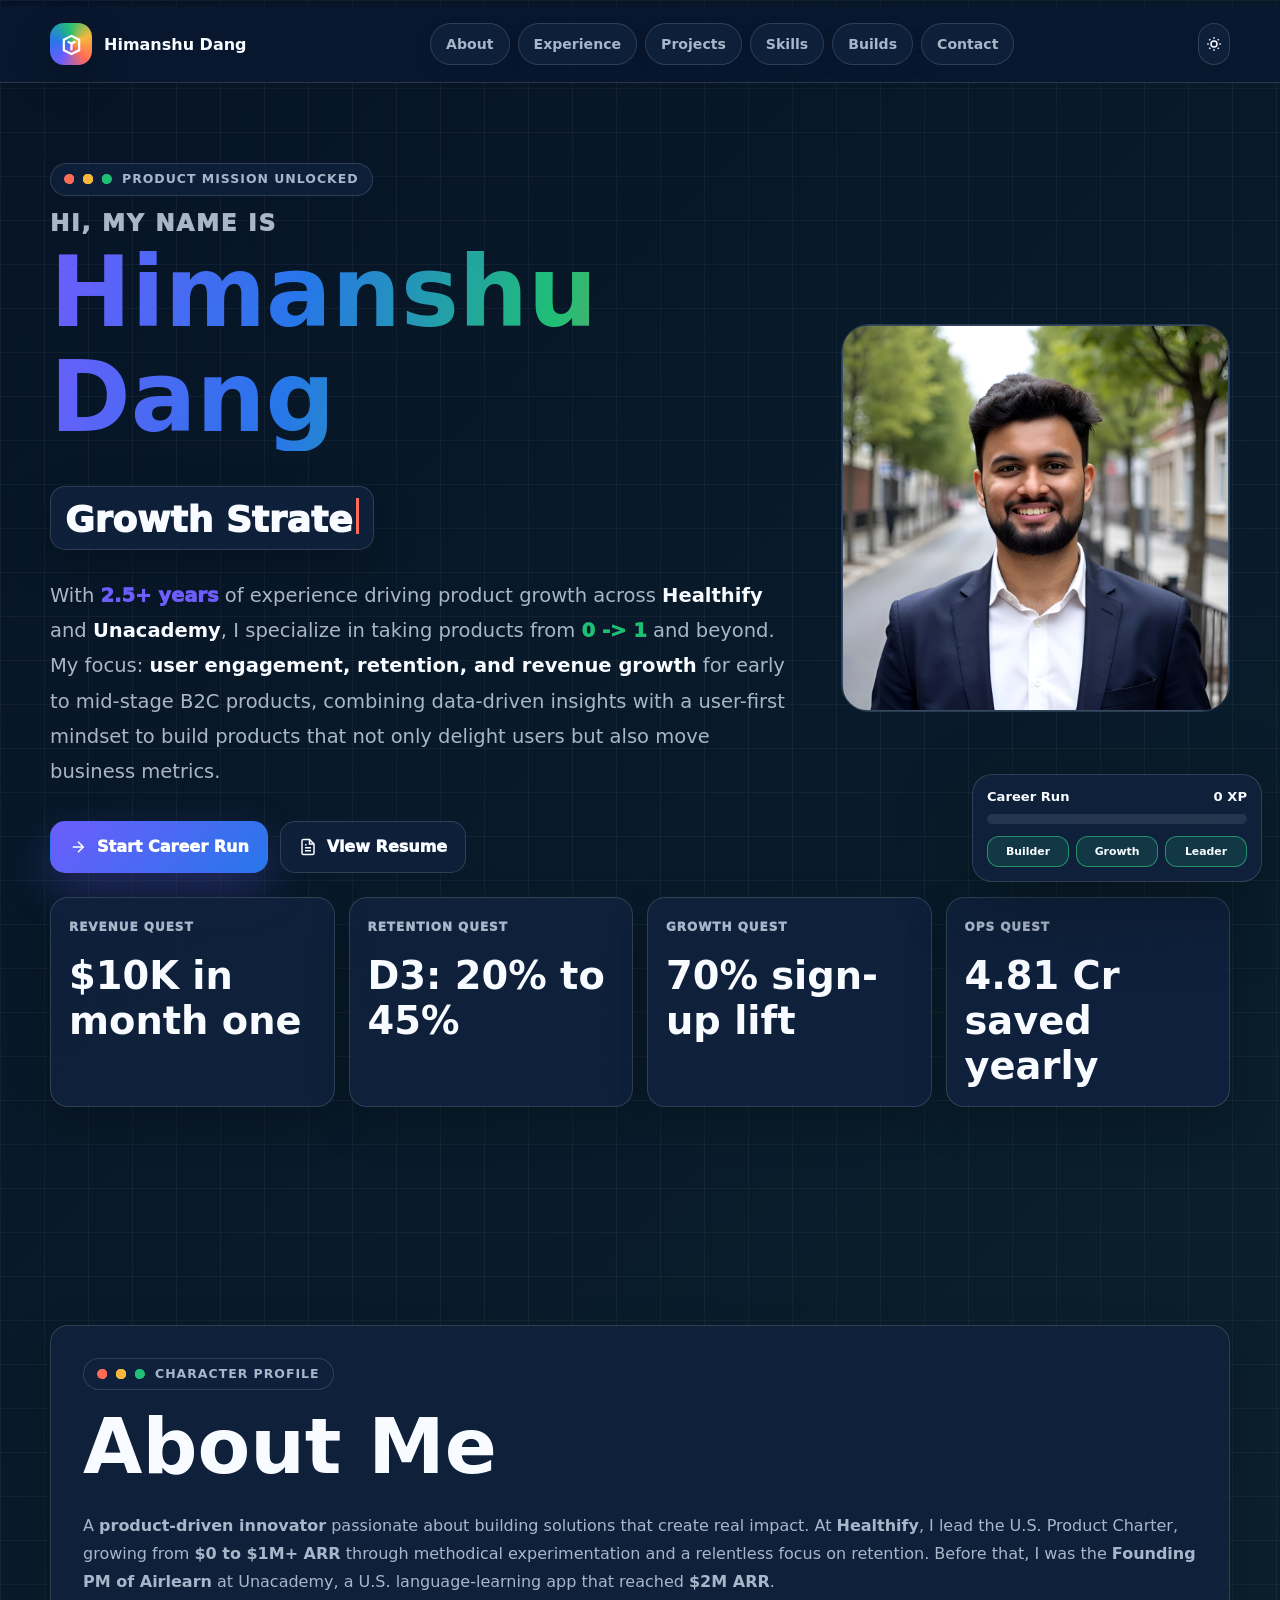
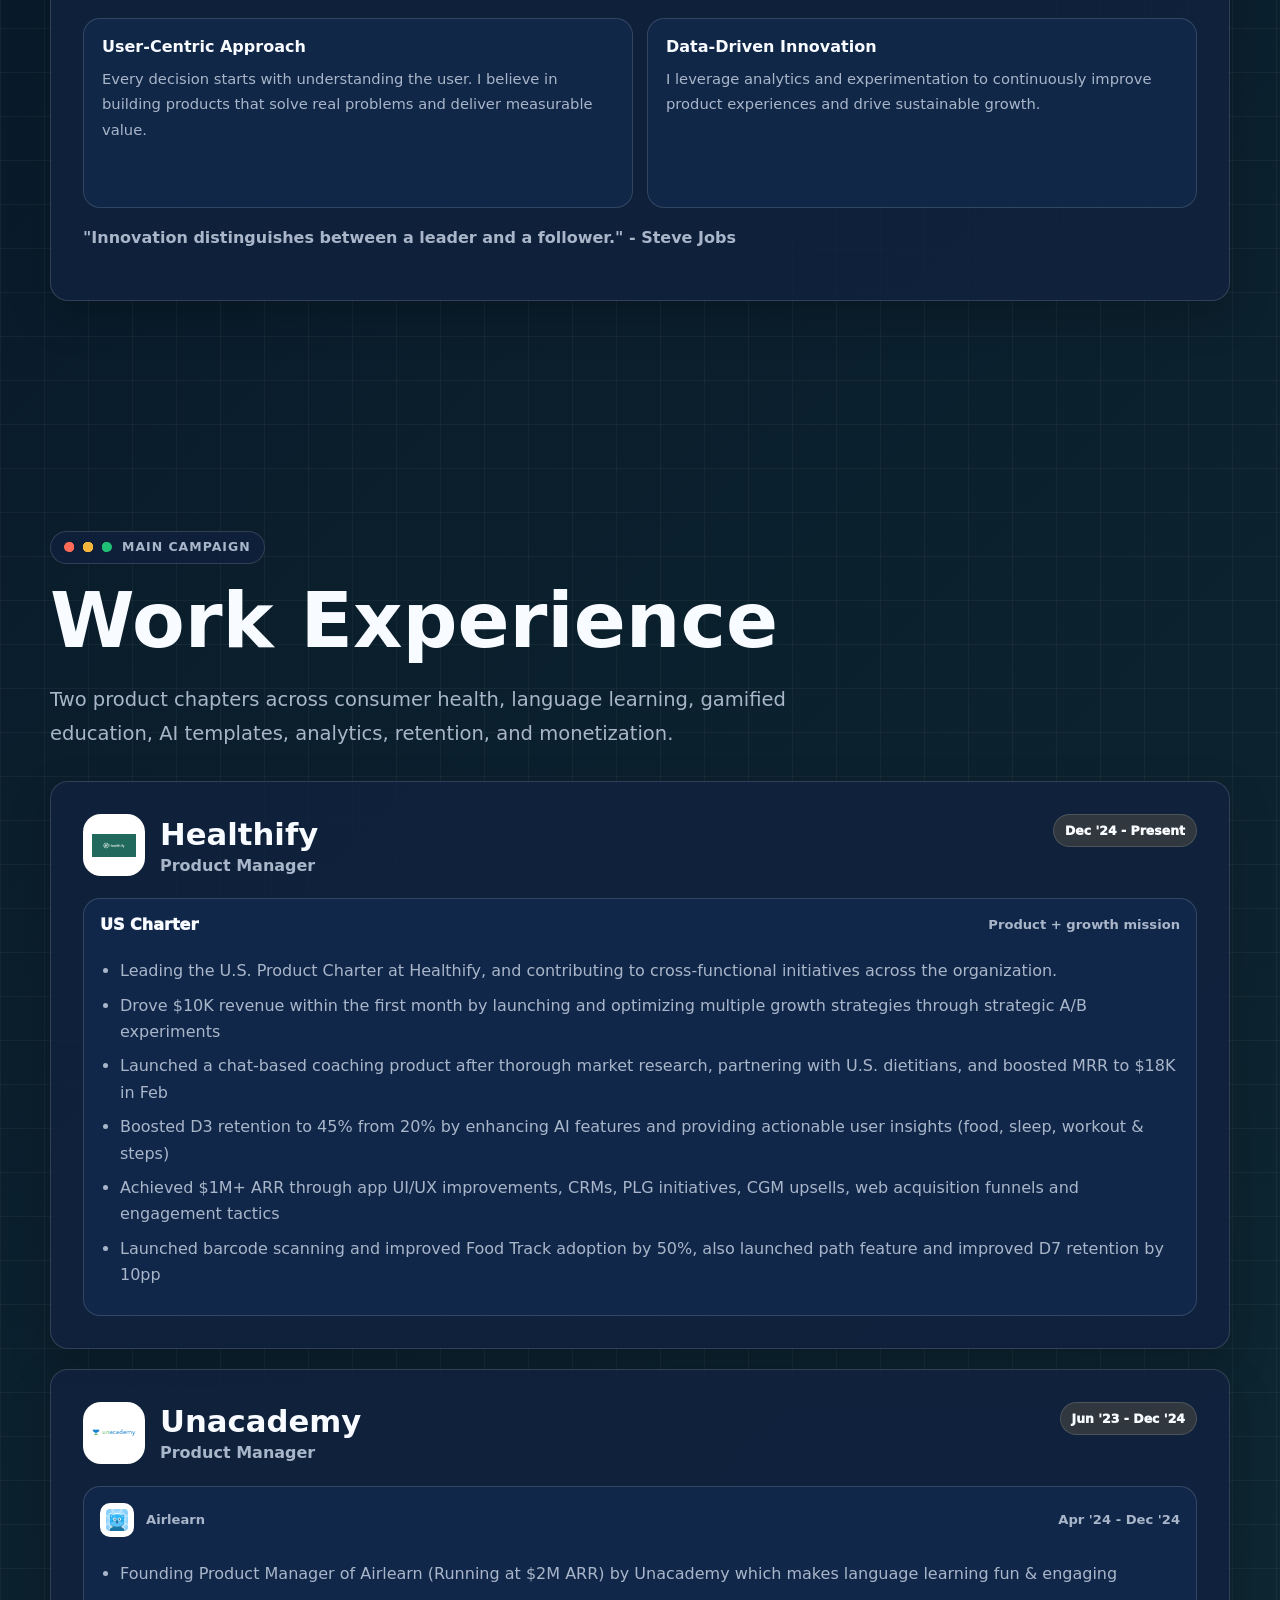
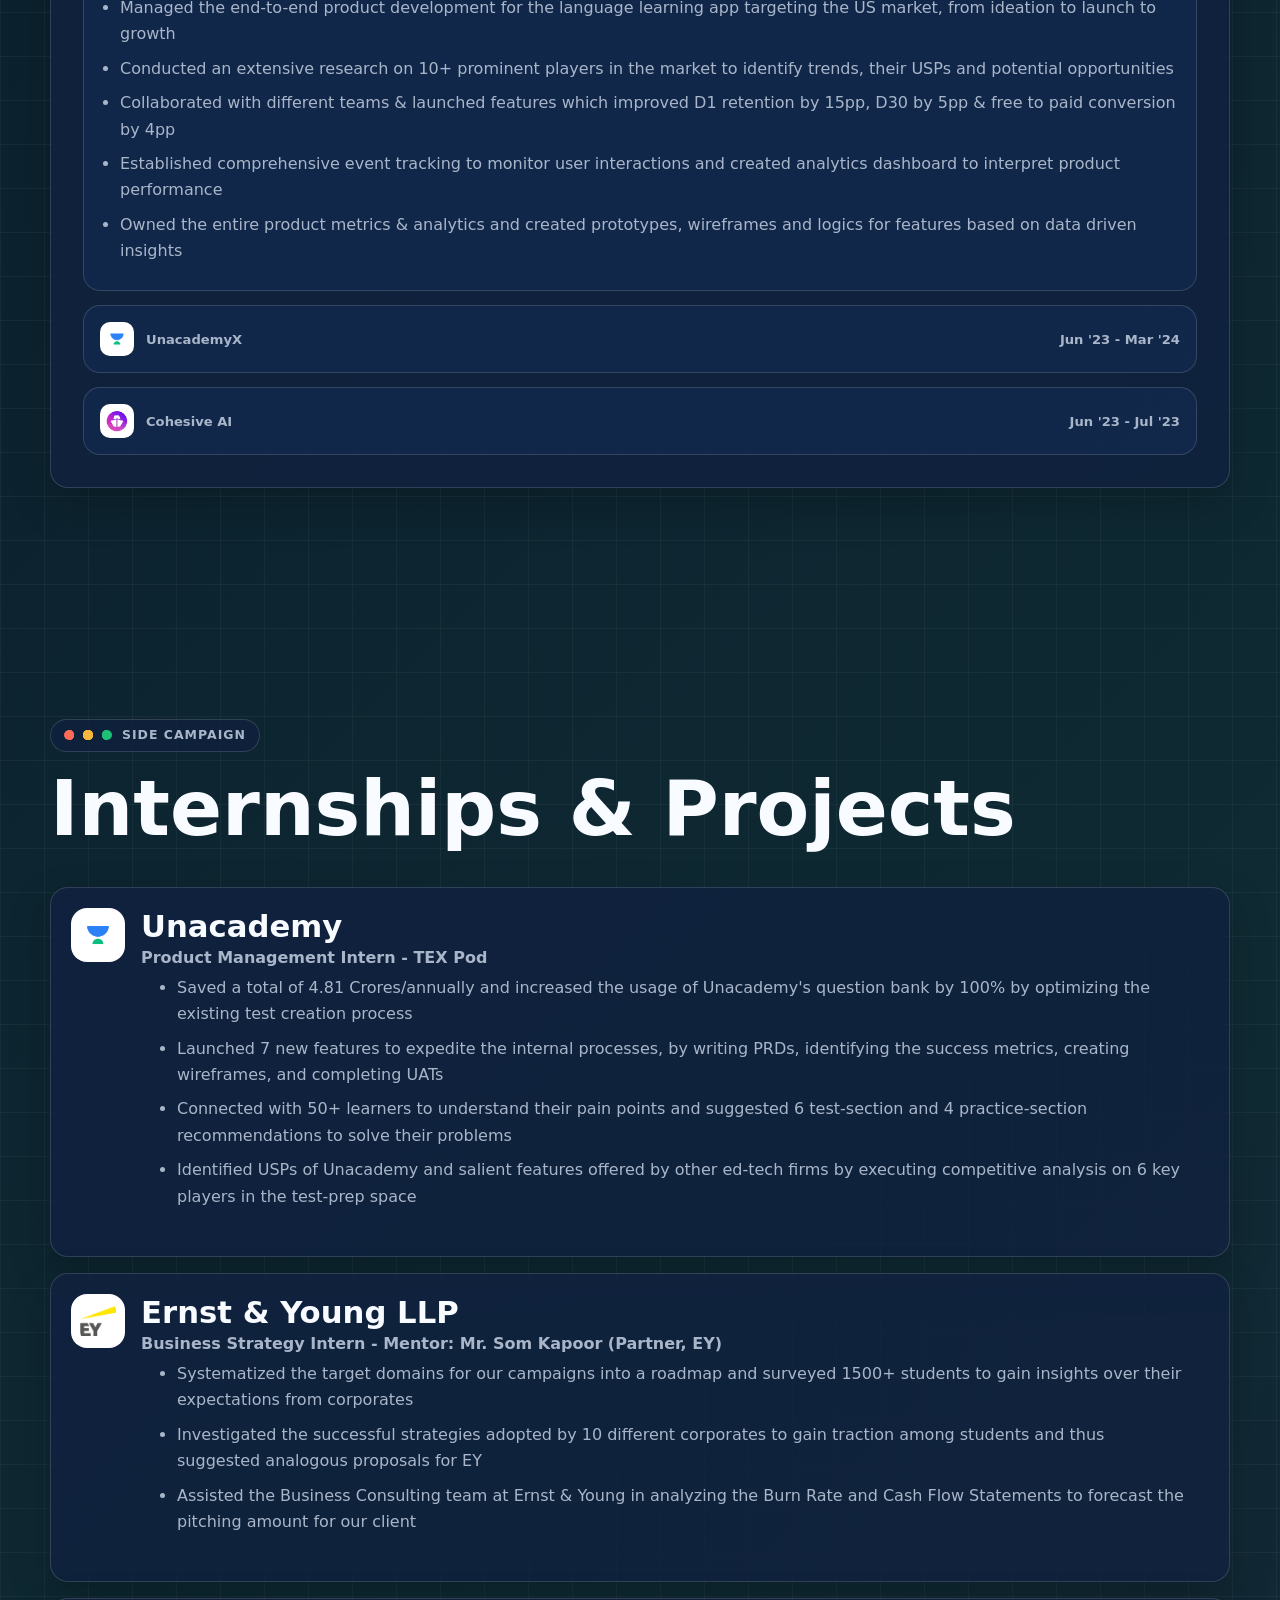
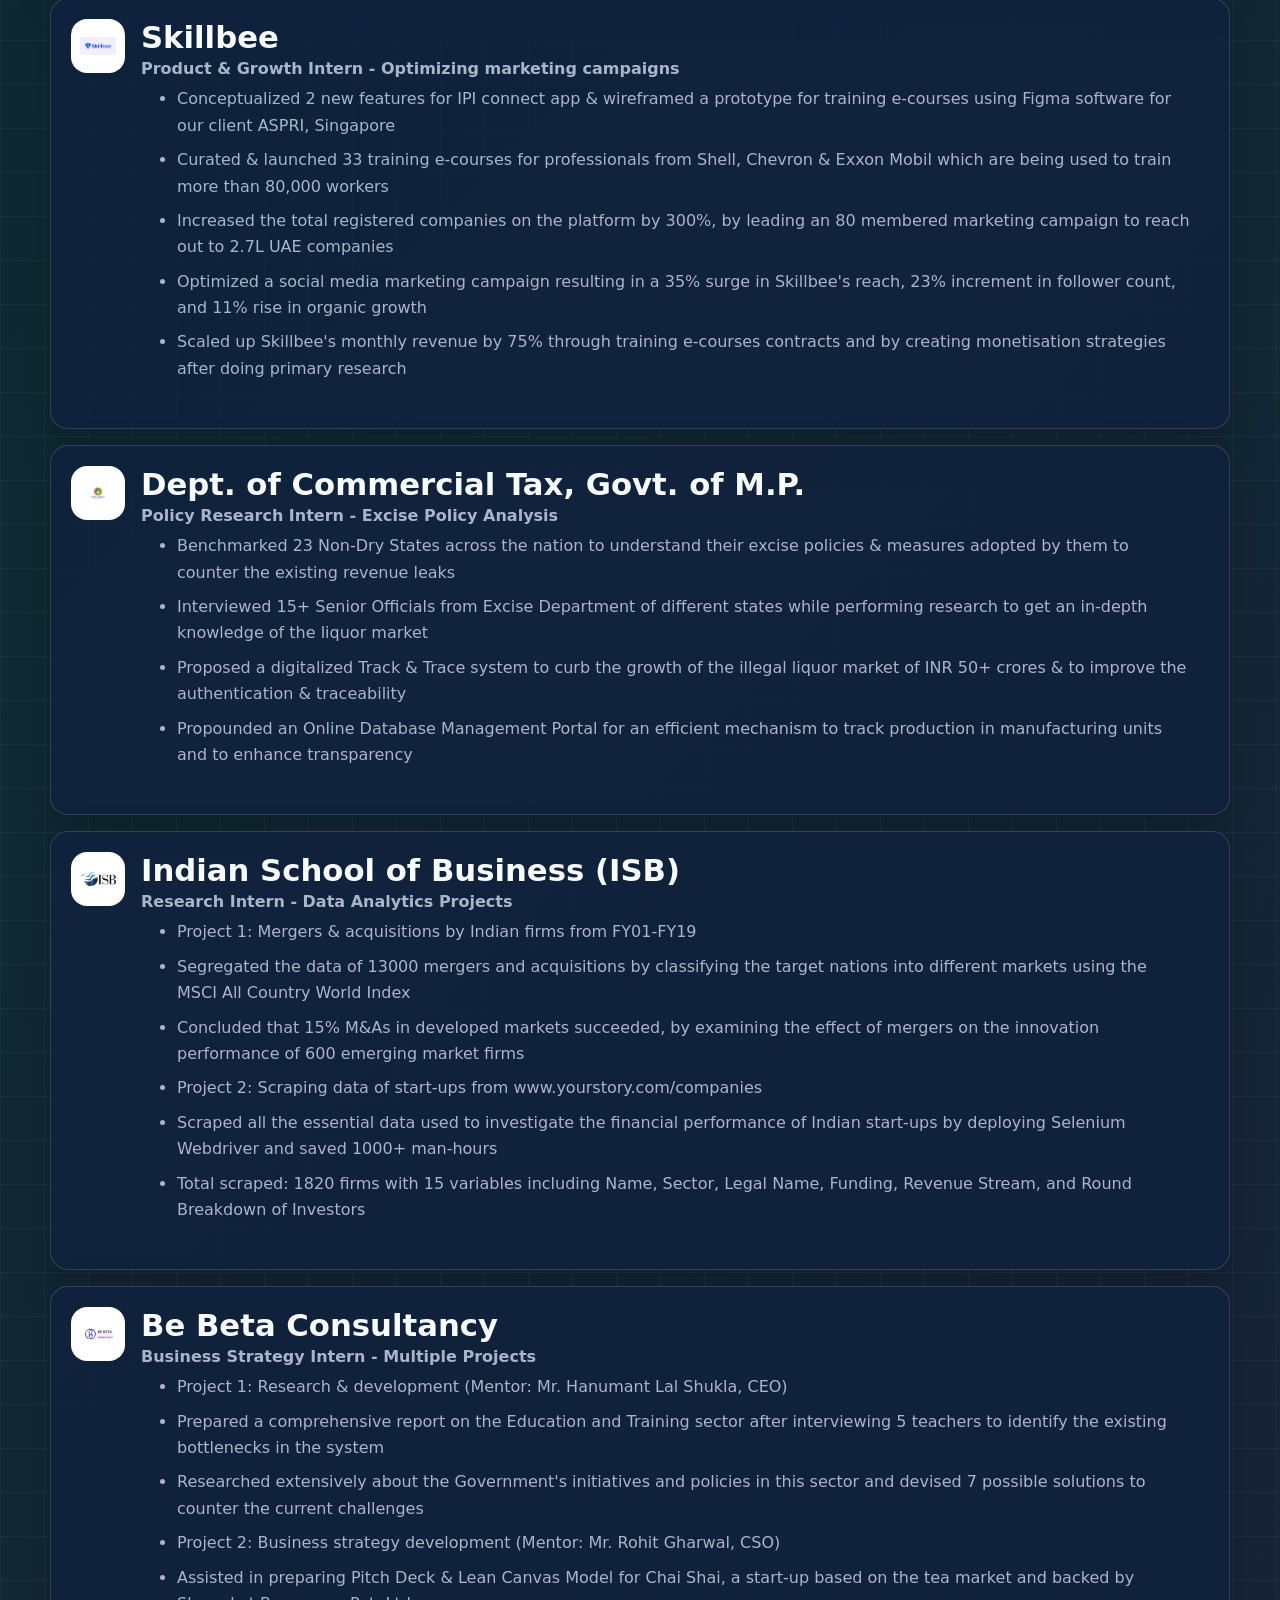
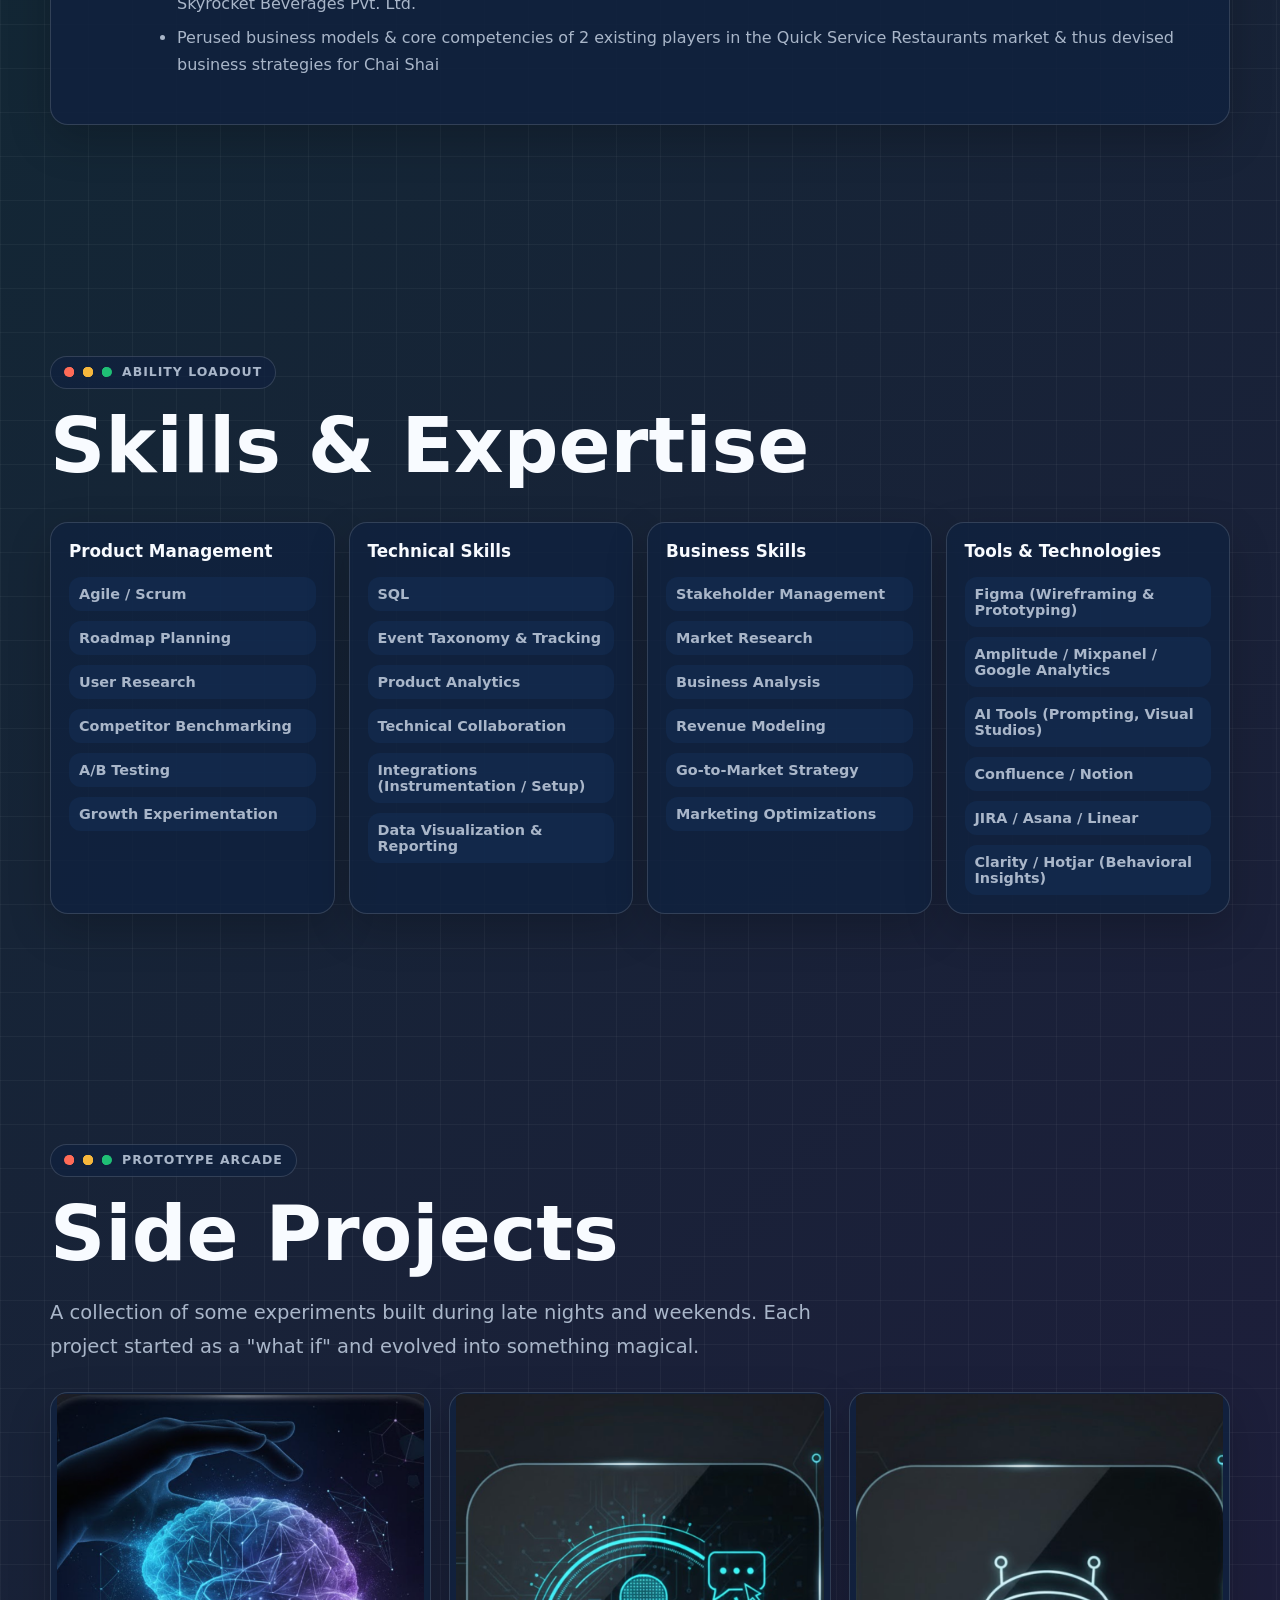
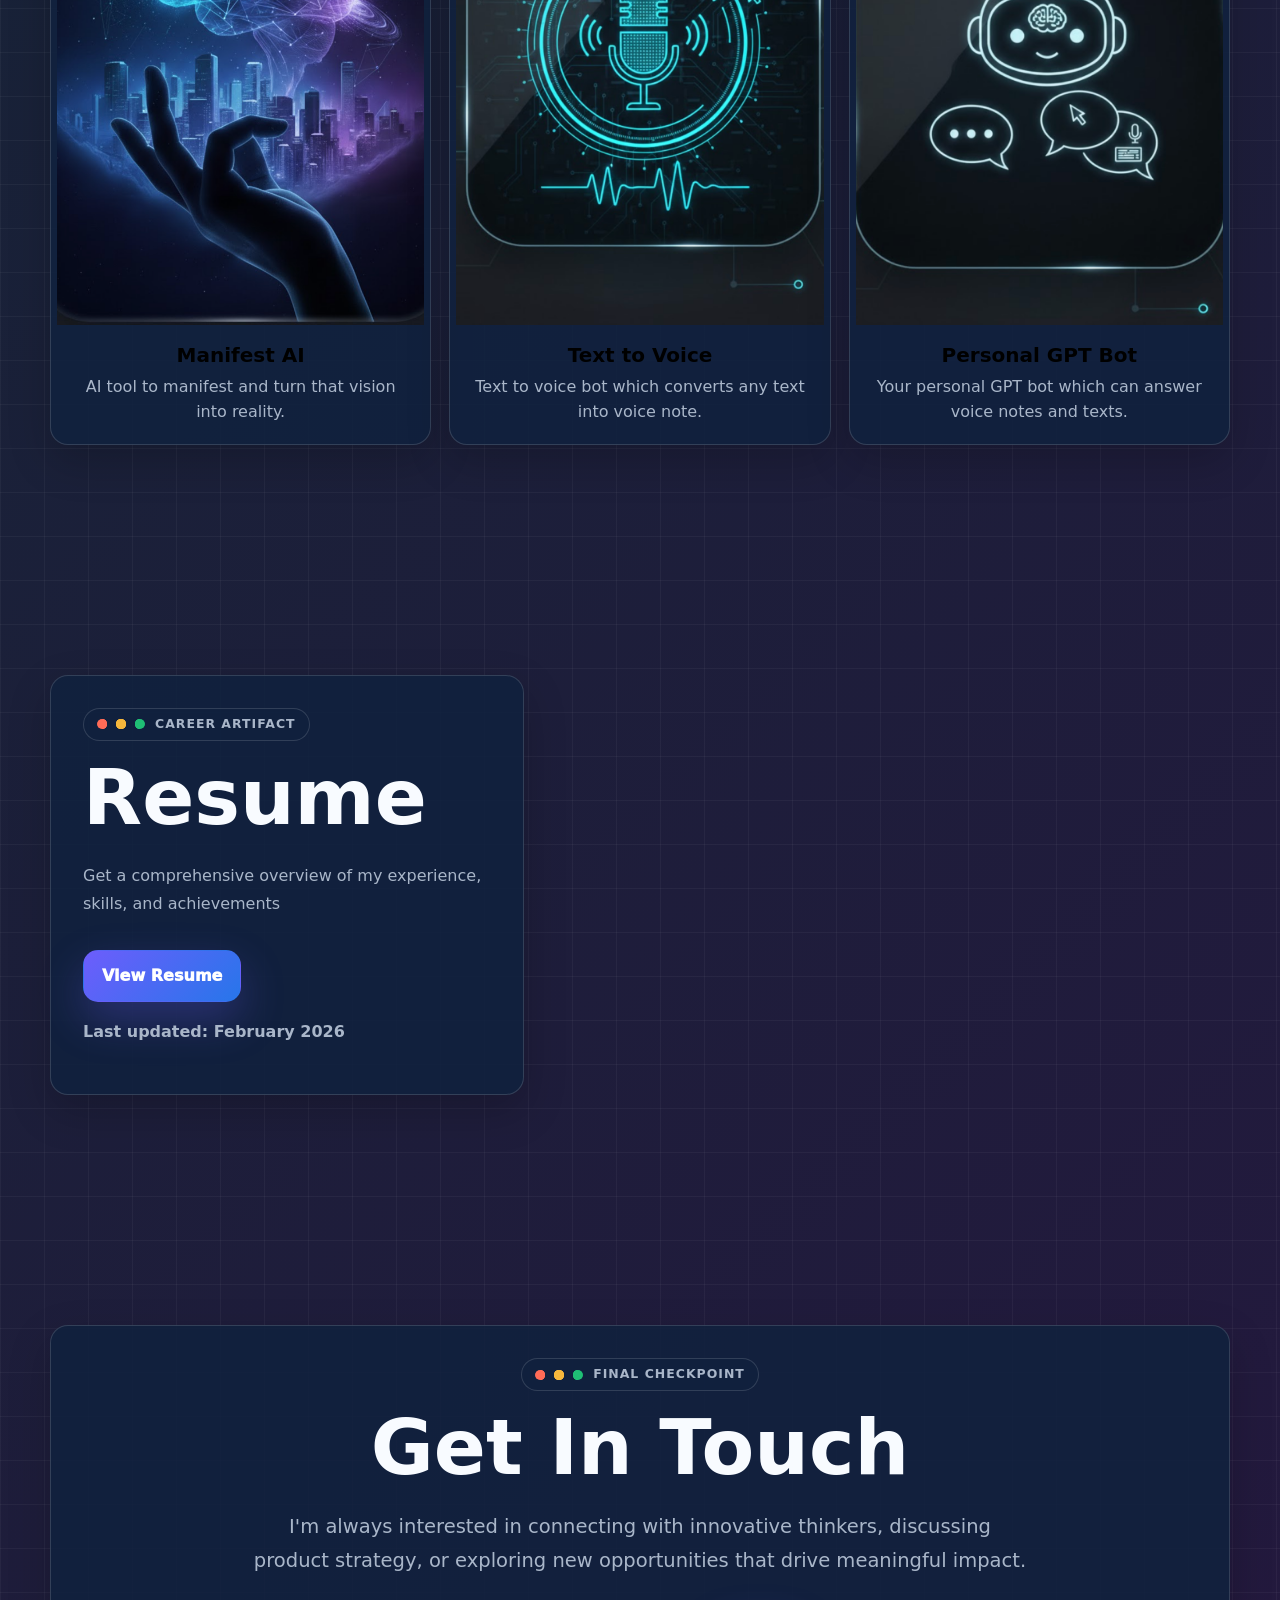
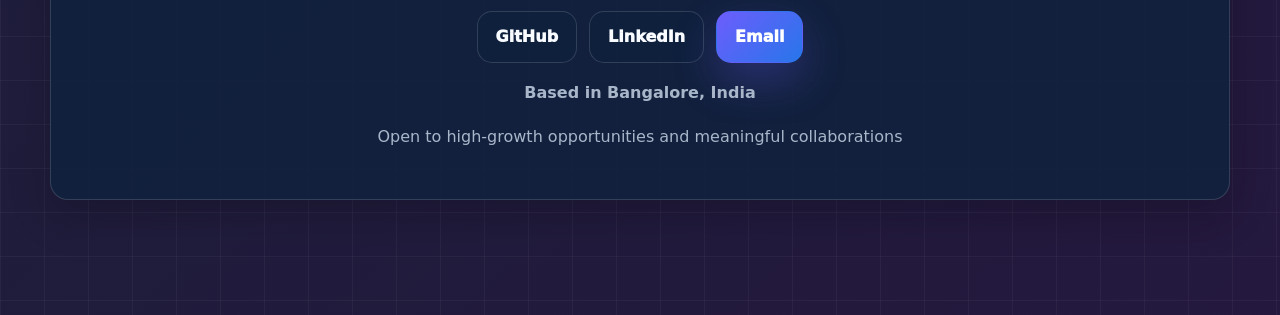
==== index.html @ cb5bceaf "Add portfolio favicon metadata" ====
<!DOCTYPE html>
<html lang="en">
<head>
  <meta charset="UTF-8" />
  <meta name="viewport" content="width=device-width, initial-scale=1.0" />
  <title>Himanshu Dang Portfolio - Iteration 1</title>
  <meta name="description" content="Product Manager with 2.5+ years of experience at Healthify and Unacademy. Specializing in 0 to 1 products, engagement, retention, and revenue growth." />
  <link rel="icon" type="image/png" sizes="32x32" href="./assets/favicon-32.png" />
  <link rel="apple-touch-icon" sizes="180x180" href="./assets/apple-touch-icon.png" />
  <meta name="theme-color" content="#061725" />
  <script>try{if(localStorage.getItem("portfolio-theme-v2")!=="light")document.documentElement.classList.add("dark")}catch(e){document.documentElement.classList.add("dark")}</script>
  <link rel="stylesheet" href="./shared.css" />
</head>
<body>
  <div class="progress-rail"><div class="progress-fill"></div></div>

  <header class="topbar">
    <div class="topbar-inner">
      <a class="brand" href="#hero" aria-label="Himanshu Dang home">
        <span class="brand-mark">
          <svg viewBox="0 0 24 24" fill="none" stroke="currentColor" stroke-width="2.25"><path d="M4 18V7l8-4 8 4v11l-8 4-8-4Z"/><path d="m8 9 4 2 4-2"/><path d="M12 11v7"/></svg>
        </span>
        <span>Himanshu Dang</span>
      </a>
      <nav class="navlinks" data-nav>
        <a href="#about">About</a>
        <a href="#experience">Experience</a>
        <a href="#internships">Projects</a>
        <a href="#skills">Skills</a>
        <a href="#side-projects">Builds</a>
        <a href="#contact">Contact</a>
      </nav>
      <div style="display:flex;gap:8px;align-items:center">
        <button class="icon-button" type="button" data-theme-toggle aria-label="Toggle theme">
          <svg viewBox="0 0 24 24" fill="none" stroke="currentColor" stroke-width="2"><path d="M12 3v2m0 14v2m9-9h-2M5 12H3m15.36-6.36-1.42 1.42M7.05 16.95l-1.41 1.41m12.72 0-1.42-1.41M7.05 7.05 5.64 5.64"/><circle cx="12" cy="12" r="4"/></svg>
        </button>
        <button class="menu-toggle" type="button" data-menu-toggle aria-label="Open menu">
          <svg viewBox="0 0 24 24" fill="none" stroke="currentColor" stroke-width="2.2"><path d="M4 7h16M4 12h16M4 17h16"/></svg>
        </button>
      </div>
    </div>
  </header>

  <aside class="hud" aria-label="Portfolio progress">
    <div class="hud-row"><span>Career Run</span><strong data-xp>0 XP</strong></div>
    <div class="hud-bar"><span data-hud-fill></span></div>
    <div class="hud-badges">
      <div class="badge-mini" data-badge>Builder</div>
      <div class="badge-mini" data-badge>Growth</div>
      <div class="badge-mini" data-badge>Leader</div>
    </div>
  </aside>

  <main>
    <section class="hero" id="hero">
      <div class="container hero-grid">
        <div class="reveal visible">
          <span class="section-kicker">Product mission unlocked</span>
          <h1><span class="hero-intro">Hi, my name is</span><span class="hero-name-gradient">Himanshu Dang</span></h1>
          <div class="typing-line"><span data-typing></span></div>
          <p class="hero-copy">
            With <span class="accent">2.5+ years</span> of experience driving product growth across
            <strong>Healthify</strong> and <strong>Unacademy</strong>, I specialize in taking products from
            <span class="accent-green">0 -> 1</span> and beyond. My focus:
            <strong>user engagement, retention, and revenue growth</strong> for early to mid-stage B2C products,
            combining data-driven insights with a user-first mindset to build products that not only delight users
            but also move business metrics.
          </p>
          <div class="cta-row">
            <a class="cta primary" href="#experience">
              <svg viewBox="0 0 24 24" fill="none" stroke="currentColor" stroke-width="2"><path d="M5 12h14"/><path d="m12 5 7 7-7 7"/></svg>
              Start Career Run
            </a>
            <a class="cta secondary" href="./resume.html">
              <svg viewBox="0 0 24 24" fill="none" stroke="currentColor" stroke-width="2"><path d="M14 2H6a2 2 0 0 0-2 2v16a2 2 0 0 0 2 2h12a2 2 0 0 0 2-2V8z"/><path d="M14 2v6h6"/><path d="M16 13H8M16 17H8M10 9H8"/></svg>
              View Resume
            </a>
          </div>
        </div>

        <div class="player-card clean tilt reveal visible">
          <div class="player-photo">
            <img src="./assets/favicon.jpg" alt="Himanshu Dang" />
          </div>
        </div>
      </div>

      <div class="container mission-strip reveal">
        <div class="mission"><span>Revenue quest</span><strong>$10K in month one</strong></div>
        <div class="mission"><span>Retention quest</span><strong>D3: 20% to 45%</strong></div>
        <div class="mission"><span>Growth quest</span><strong>70% sign-up lift</strong></div>
        <div class="mission"><span>Ops quest</span><strong>4.81 Cr saved yearly</strong></div>
      </div>
    </section>

    <section class="section" id="about">
      <div class="container about-layout">
        <div class="panel reveal">
          <span class="section-kicker">Character profile</span>
          <h2 class="section-title">About Me</h2>
          <p>
            A <strong>product-driven innovator</strong> passionate about building solutions that create real impact.
            At <strong>Healthify</strong>, I lead the U.S. Product Charter, growing from <strong>$0 to $1M+ ARR</strong>
            through methodical experimentation and a relentless focus on retention. Before that, I was the
            <strong>Founding PM of Airlearn</strong> at Unacademy, a U.S. language-learning app that reached
            <strong>$2M ARR</strong>.
          </p>
          <div class="approach-grid">
            <div class="approach-card">
              <h4>User-Centric Approach</h4>
              <p>Every decision starts with understanding the user. I believe in building products that solve real problems and deliver measurable value.</p>
            </div>
            <div class="approach-card">
              <h4>Data-Driven Innovation</h4>
              <p>I leverage analytics and experimentation to continuously improve product experiences and drive sustainable growth.</p>
            </div>
          </div>
          <p><strong>"Innovation distinguishes between a leader and a follower." - Steve Jobs</strong></p>
        </div>
      </div>
    </section>

    <section class="section" id="experience">
      <div class="container">
        <span class="section-kicker reveal">Main campaign</span>
        <h2 class="section-title reveal">Work Experience</h2>
        <p class="section-subtitle reveal">Two product chapters across consumer health, language learning, gamified education, AI templates, analytics, retention, and monetization.</p>

        <div class="quest-stack" style="margin-top:30px">
          <article class="quest-card tilt reveal">
            <div class="quest-head">
              <div class="quest-company">
                <a href="https://www.healthifyme.com/us/" target="_blank" rel="noopener noreferrer"><img class="logo" src="./assets/healthify-logo-BnQLW1wV.png" alt="Healthify logo"></a>
                <div>
                  <h3><a href="https://www.healthifyme.com/us/" target="_blank" rel="noopener noreferrer">Healthify</a></h3>
                  <p class="role">Product Manager</p>
                </div>
              </div>
              <span class="date-pill">Dec '24 - Present</span>
            </div>
            <div class="project-list">
              <details class="project-mini" open>
                <summary>US Charter <span>Product + growth mission</span></summary>
                <ul>
                  <li>Leading the U.S. Product Charter at Healthify, and contributing to cross-functional initiatives across the organization.</li>
                  <li>Drove $10K revenue within the first month by launching and optimizing multiple growth strategies through strategic A/B experiments</li>
                  <li>Launched a chat-based coaching product after thorough market research, partnering with U.S. dietitians, and boosted MRR to $18K in Feb</li>
                  <li>Boosted D3 retention to 45% from 20% by enhancing AI features and providing actionable user insights (food, sleep, workout & steps)</li>
                  <li>Achieved $1M+ ARR through app UI/UX improvements, CRMs, PLG initiatives, CGM upsells, web acquisition funnels and engagement tactics</li>
                  <li>Launched barcode scanning and improved Food Track adoption by 50%, also launched path feature and improved D7 retention by 10pp</li>
                </ul>
              </details>
            </div>
          </article>

          <article class="quest-card tilt reveal">
            <div class="quest-head">
              <div class="quest-company">
                <a href="https://unacademy.com" target="_blank" rel="noopener noreferrer"><img class="logo" src="./assets/unacademy-logo-D3rL4uFy.png" alt="Unacademy logo"></a>
                <div>
                  <h3><a href="https://unacademy.com" target="_blank" rel="noopener noreferrer">Unacademy</a></h3>
                  <p class="role">Product Manager</p>
                </div>
              </div>
              <span class="date-pill">Jun '23 - Dec '24</span>
            </div>
            <div class="project-list">
              <details class="project-mini" open>
                <summary>
                  <span class="project-summary-main">
                    <img class="mini-logo" src="./assets/airlearn-logo-B7maITIO.png" alt="Airlearn logo">
                    <a href="https://airlearn.com/" target="_blank" rel="noopener noreferrer">Airlearn</a>
                  </span>
                  <span>Apr '24 - Dec '24</span>
                </summary>
                <ul>
                  <li>Founding Product Manager of Airlearn (Running at $2M ARR) by Unacademy which makes language learning fun & engaging</li>
                  <li>Managed the end-to-end product development for the language learning app targeting the US market, from ideation to launch to growth</li>
                  <li>Conducted an extensive research on 10+ prominent players in the market to identify trends, their USPs and potential opportunities</li>
                  <li>Collaborated with different teams & launched features which improved D1 retention by 15pp, D30 by 5pp & free to paid conversion by 4pp</li>
                  <li>Established comprehensive event tracking to monitor user interactions and created analytics dashboard to interpret product performance</li>
                  <li>Owned the entire product metrics & analytics and created prototypes, wireframes and logics for features based on data driven insights</li>
                </ul>
              </details>
              <details class="project-mini">
                <summary>
                  <span class="project-summary-main">
                    <img class="mini-logo" src="./assets/unacademyx-logo-CcSRe7ei.png" alt="UnacademyX logo">
                    <a href="https://unacademy.com" target="_blank" rel="noopener noreferrer">UnacademyX</a>
                  </span>
                  <span>Jun '23 - Mar '24</span>
                </summary>
                <ul>
                  <li>UnacademyX is a gamified educational app for UPSC and NEET preparation</li>
                  <li>Collaborated closely with senior leadership in brainstorming and spearheaded product initiatives to enhance user engagement and retention</li>
                  <li>Remarkably increased the D1 Retention from 11% to 22% by leading the launch of Leagues and initiating customer communications via PNs</li>
                  <li>Led the launch of all growth campaigns and executed K-factor experiments to increase the total sign-ups in the NEET-UG category by 70%</li>
                  <li>Concluded 5 A/B experiments on lesson's content with variations like AI lessons in UPSC and interactive lessons with gamification in NEET</li>
                  <li>Owned the entire product metrics & analytics and created prototypes, wireframes and logics for features based on data driven insights</li>
                </ul>
              </details>
              <details class="project-mini">
                <summary>
                  <span class="project-summary-main">
                    <img class="mini-logo" src="./assets/cohesive-logo-CNdfymbT.png" alt="Cohesive AI logo">
                    <a href="https://cohesive-ai.en.softonic.com/web-apps" target="_blank" rel="noopener noreferrer">Cohesive AI</a>
                  </span>
                  <span>Jun '23 - Jul '23</span>
                </summary>
                <ul>
                  <li>Increased the MRR by 50% by spearheading the launch of Knowledge base feature to provide the latest and accurate data to customers</li>
                  <li>Created 100+ AI powered templates required for content creation that are currently serving 1500+ paid subscribers with ARR 300K USD</li>
                </ul>
              </details>
            </div>
          </article>
        </div>
      </div>
    </section>

    <section class="section" id="internships">
      <div class="container">
        <span class="section-kicker reveal">Side campaign</span>
        <h2 class="section-title reveal">Internships & Projects</h2>
        <div class="timeline" style="margin-top:30px">
          <article class="timeline-card reveal">
            <img class="logo" src="./assets/unacademyx-logo-CcSRe7ei.png" alt="Unacademy">
            <div>
              <h3>Unacademy</h3>
              <p class="role">Product Management Intern - TEX Pod</p>
              <ul>
                <li>Saved a total of 4.81 Crores/annually and increased the usage of Unacademy's question bank by 100% by optimizing the existing test creation process</li>
                <li>Launched 7 new features to expedite the internal processes, by writing PRDs, identifying the success metrics, creating wireframes, and completing UATs</li>
                <li>Connected with 50+ learners to understand their pain points and suggested 6 test-section and 4 practice-section recommendations to solve their problems</li>
                <li>Identified USPs of Unacademy and salient features offered by other ed-tech firms by executing competitive analysis on 6 key players in the test-prep space</li>
              </ul>
            </div>
          </article>

          <article class="timeline-card reveal">
            <img class="logo" src="./assets/ey-logo-BgG1Wc1F.png" alt="EY">
            <div>
              <h3>Ernst & Young LLP</h3>
              <p class="role">Business Strategy Intern - Mentor: Mr. Som Kapoor (Partner, EY)</p>
              <ul>
                <li>Systematized the target domains for our campaigns into a roadmap and surveyed 1500+ students to gain insights over their expectations from corporates</li>
                <li>Investigated the successful strategies adopted by 10 different corporates to gain traction among students and thus suggested analogous proposals for EY</li>
                <li>Assisted the Business Consulting team at Ernst & Young in analyzing the Burn Rate and Cash Flow Statements to forecast the pitching amount for our client</li>
              </ul>
            </div>
          </article>

          <article class="timeline-card reveal">
            <img class="logo" src="./assets/skillbee-logo-DbFC6B-G.png" alt="Skillbee">
            <div>
              <h3>Skillbee</h3>
              <p class="role">Product & Growth Intern - Optimizing marketing campaigns</p>
              <ul>
                <li>Conceptualized 2 new features for IPI connect app & wireframed a prototype for training e-courses using Figma software for our client ASPRI, Singapore</li>
                <li>Curated & launched 33 training e-courses for professionals from Shell, Chevron & Exxon Mobil which are being used to train more than 80,000 workers</li>
                <li>Increased the total registered companies on the platform by 300%, by leading an 80 membered marketing campaign to reach out to 2.7L UAE companies</li>
                <li>Optimized a social media marketing campaign resulting in a 35% surge in Skillbee's reach, 23% increment in follower count, and 11% rise in organic growth</li>
                <li>Scaled up Skillbee's monthly revenue by 75% through training e-courses contracts and by creating monetisation strategies after doing primary research</li>
              </ul>
            </div>
          </article>

          <article class="timeline-card reveal">
            <img class="logo" src="./assets/mpgovt-logo-BsinwV2K.png" alt="MP Govt">
            <div>
              <h3>Dept. of Commercial Tax, Govt. of M.P.</h3>
              <p class="role">Policy Research Intern - Excise Policy Analysis</p>
              <ul>
                <li>Benchmarked 23 Non-Dry States across the nation to understand their excise policies & measures adopted by them to counter the existing revenue leaks</li>
                <li>Interviewed 15+ Senior Officials from Excise Department of different states while performing research to get an in-depth knowledge of the liquor market</li>
                <li>Proposed a digitalized Track & Trace system to curb the growth of the illegal liquor market of INR 50+ crores & to improve the authentication & traceability</li>
                <li>Propounded an Online Database Management Portal for an efficient mechanism to track production in manufacturing units and to enhance transparency</li>
              </ul>
            </div>
          </article>

          <article class="timeline-card reveal">
            <img class="logo" src="./assets/isb-logo-Cz7ex_cP.png" alt="ISB">
            <div>
              <h3>Indian School of Business (ISB)</h3>
              <p class="role">Research Intern - Data Analytics Projects</p>
              <ul>
                <li>Project 1: Mergers & acquisitions by Indian firms from FY01-FY19</li>
                <li>Segregated the data of 13000 mergers and acquisitions by classifying the target nations into different markets using the MSCI All Country World Index</li>
                <li>Concluded that 15% M&As in developed markets succeeded, by examining the effect of mergers on the innovation performance of 600 emerging market firms</li>
                <li>Project 2: Scraping data of start-ups from www.yourstory.com/companies</li>
                <li>Scraped all the essential data used to investigate the financial performance of Indian start-ups by deploying Selenium Webdriver and saved 1000+ man-hours</li>
                <li>Total scraped: 1820 firms with 15 variables including Name, Sector, Legal Name, Funding, Revenue Stream, and Round Breakdown of Investors</li>
              </ul>
            </div>
          </article>

          <article class="timeline-card reveal">
            <img class="logo" src="./assets/bebeta-logo-Bg5K1AFi.png" alt="Be Beta">
            <div>
              <h3>Be Beta Consultancy</h3>
              <p class="role">Business Strategy Intern - Multiple Projects</p>
              <ul>
                <li>Project 1: Research & development (Mentor: Mr. Hanumant Lal Shukla, CEO)</li>
                <li>Prepared a comprehensive report on the Education and Training sector after interviewing 5 teachers to identify the existing bottlenecks in the system</li>
                <li>Researched extensively about the Government's initiatives and policies in this sector and devised 7 possible solutions to counter the current challenges</li>
                <li>Project 2: Business strategy development (Mentor: Mr. Rohit Gharwal, CSO)</li>
                <li>Assisted in preparing Pitch Deck & Lean Canvas Model for Chai Shai, a start-up based on the tea market and backed by Skyrocket Beverages Pvt. Ltd.</li>
                <li>Perused business models & core competencies of 2 existing players in the Quick Service Restaurants market & thus devised business strategies for Chai Shai</li>
              </ul>
            </div>
          </article>
        </div>
      </div>
    </section>

    <section class="section" id="skills">
      <div class="container">
        <span class="section-kicker reveal">Ability loadout</span>
        <h2 class="section-title reveal">Skills & Expertise</h2>
        <div class="skills-grid">
          <div class="skill-card reveal"><h3>Product Management</h3><ul><li>Agile / Scrum</li><li>Roadmap Planning</li><li>User Research</li><li>Competitor Benchmarking</li><li>A/B Testing</li><li>Growth Experimentation</li></ul></div>
          <div class="skill-card reveal"><h3>Technical Skills</h3><ul><li>SQL</li><li>Event Taxonomy & Tracking</li><li>Product Analytics</li><li>Technical Collaboration</li><li>Integrations (Instrumentation / Setup)</li><li>Data Visualization & Reporting</li></ul></div>
          <div class="skill-card reveal"><h3>Business Skills</h3><ul><li>Stakeholder Management</li><li>Market Research</li><li>Business Analysis</li><li>Revenue Modeling</li><li>Go-to-Market Strategy</li><li>Marketing Optimizations</li></ul></div>
          <div class="skill-card reveal"><h3>Tools & Technologies</h3><ul><li>Figma (Wireframing & Prototyping)</li><li>Amplitude / Mixpanel / Google Analytics</li><li>AI Tools (Prompting, Visual Studios)</li><li>Confluence / Notion</li><li>JIRA / Asana / Linear</li><li>Clarity / Hotjar (Behavioral Insights)</li></ul></div>
        </div>
      </div>
    </section>

    <section class="section" id="side-projects">
      <div class="container">
        <span class="section-kicker reveal">Prototype arcade</span>
        <h2 class="section-title reveal">Side Projects</h2>
        <p class="section-subtitle reveal">A collection of some experiments built during late nights and weekends. Each project started as a "what if" and evolved into something magical.</p>
        <div class="project-gallery">
          <button class="project-card reveal" type="button" onclick="openVideo('./assets/manifest-ai-0_m1M68F.mp4')">
            <div class="project-thumb"><img src="./assets/manifest-ai-thumb-Cvb-9Ytn.png" alt="Manifest AI"></div>
            <div class="project-body"><h3>Manifest AI</h3><p>AI tool to manifest and turn that vision into reality.</p></div>
          </button>
          <button class="project-card reveal" type="button" onclick="openVideo('./assets/text-to-voice-C361Z4tL.mp4')">
            <div class="project-thumb"><img src="./assets/text-to-voice-thumb-02S0sp1g.png" alt="Text to Voice"></div>
            <div class="project-body"><h3>Text to Voice</h3><p>Text to voice bot which converts any text into voice note.</p></div>
          </button>
          <button class="project-card reveal" type="button" onclick="openVideo('./assets/gpt-voice-bot-Bj2va2DW.mp4')">
            <div class="project-thumb"><img src="./assets/gpt-voice-bot-thumb-DGoxhQDK.png" alt="Personal GPT Bot"></div>
            <div class="project-body"><h3>Personal GPT Bot</h3><p>Your personal GPT bot which can answer voice notes and texts.</p></div>
          </button>
        </div>
      </div>
    </section>

    <section class="section" id="resume">
      <div class="container two-column">
        <div class="panel reveal">
          <span class="section-kicker">Career artifact</span>
          <h2 class="section-title">Resume</h2>
          <p>Get a comprehensive overview of my experience, skills, and achievements</p>
          <div class="cta-row"><a class="cta primary" href="./resume.html">View Resume</a></div>
          <p><strong>Last updated: February 2026</strong></p>
        </div>
        <div class="panel reveal">
          <span class="section-kicker">Bonus world</span>
          <h2 class="section-title">Beyond Work</h2>
          <p>Discover my journey in sports excellence, leadership roles, and achievements that shaped my professional growth</p>
          <div class="cta-row"><a class="cta secondary" href="./extracurricular.html">Explore My Journey</a></div>
        </div>
      </div>
    </section>

    <section class="section" id="contact">
      <div class="container">
        <div class="panel reveal" style="text-align:center">
          <span class="section-kicker">Final checkpoint</span>
          <h2 class="section-title">Get In Touch</h2>
          <p class="section-subtitle" style="margin:0 auto">I'm always interested in connecting with innovative thinkers, discussing product strategy, or exploring new opportunities that drive meaningful impact.</p>
          <div class="cta-row" style="justify-content:center">
            <a class="cta secondary" href="https://github.com/hdang2000" target="_blank" rel="noopener noreferrer">GitHub</a>
            <a class="cta secondary" href="https://www.linkedin.com/in/himanshudang/" target="_blank" rel="noopener noreferrer">LinkedIn</a>
            <a class="cta primary" href="mailto:himanshudang2000@gmail.com">Email</a>
          </div>
          <p><strong>Based in Bangalore, India</strong></p>
          <p>Open to high-growth opportunities and meaningful collaborations</p>
        </div>
      </div>
    </section>
  </main>

  <div class="modal" data-video-modal>
    <div class="modal-box">
      <button class="close" type="button" onclick="closeVideo()" aria-label="Close video">X</button>
      <video data-video controls playsinline></video>
    </div>
  </div>

  <script src="./shared.js"></script>
</body>
</html>
---- shared.css ----
:root {
  --ink: #111827;
  --paper: #fbfaf6;
  --panel: #ffffff;
  --panel-2: #f2f7f5;
  --line: rgba(17, 24, 39, 0.12);
  --muted: #5b6472;
  --violet: #6d5dfc;
  --green: #1fbf75;
  --coral: #ff6b57;
  --gold: #f6b73c;
  --blue: #2776ea;
  --navy: #0a192f;
  --shadow: 0 22px 70px rgba(17, 24, 39, 0.12);
  --shadow-soft: 0 12px 36px rgba(17, 24, 39, 0.09);
  --radius: 18px;
}

* { box-sizing: border-box; }

html {
  scroll-behavior: smooth;
  font-family: Inter, ui-sans-serif, system-ui, -apple-system, BlinkMacSystemFont, "Segoe UI", sans-serif;
}

body {
  margin: 0;
  min-height: 100vh;
  color: var(--ink);
  background:
    linear-gradient(90deg, rgba(17, 24, 39, 0.035) 1px, transparent 1px),
    linear-gradient(180deg, rgba(17, 24, 39, 0.035) 1px, transparent 1px),
    linear-gradient(135deg, #fbfaf6 0%, #eef8f2 42%, #f7f0ff 100%);
  background-size: 44px 44px, 44px 44px, auto;
  overflow-x: hidden;
}

body.dark {
  --ink: #f8fbff;
  --paper: #0a192f;
  --panel: #10223e;
  --panel-2: #132b4f;
  --line: rgba(255, 255, 255, 0.14);
  --muted: #a9b6c9;
  --shadow: 0 24px 80px rgba(0, 0, 0, 0.28);
  --shadow-soft: 0 16px 44px rgba(0, 0, 0, 0.2);
  background:
    linear-gradient(90deg, rgba(255, 255, 255, 0.04) 1px, transparent 1px),
    linear-gradient(180deg, rgba(255, 255, 255, 0.04) 1px, transparent 1px),
    linear-gradient(135deg, #061426 0%, #0f2a33 48%, #24183e 100%);
  background-size: 44px 44px, 44px 44px, auto;
}

:root.dark {
  --ink: #f8fbff;
  --paper: #0a192f;
  --panel: #10223e;
  --panel-2: #132b4f;
  --line: rgba(255, 255, 255, 0.14);
  --muted: #a9b6c9;
  --shadow: 0 24px 80px rgba(0, 0, 0, 0.28);
  --shadow-soft: 0 16px 44px rgba(0, 0, 0, 0.2);
}

:root.dark body {
  background:
    linear-gradient(90deg, rgba(255, 255, 255, 0.04) 1px, transparent 1px),
    linear-gradient(180deg, rgba(255, 255, 255, 0.04) 1px, transparent 1px),
    linear-gradient(135deg, #061426 0%, #0f2a33 48%, #24183e 100%);
  background-size: 44px 44px, 44px 44px, auto;
}

a { color: inherit; text-decoration: none; }
img { display: block; max-width: 100%; }
button { font: inherit; }

.progress-rail {
  position: fixed;
  top: 0;
  left: 0;
  right: 0;
  height: 6px;
  z-index: 100;
  background: rgba(17, 24, 39, 0.08);
}

.progress-fill {
  height: 100%;
  width: 0%;
  background: linear-gradient(90deg, var(--green), var(--gold), var(--coral), var(--violet));
  transform-origin: left center;
  box-shadow: 0 0 18px rgba(31, 191, 117, 0.4);
}

.topbar {
  position: sticky;
  top: 6px;
  z-index: 90;
  border-bottom: 1px solid var(--line);
  background: color-mix(in srgb, var(--paper) 88%, transparent);
  backdrop-filter: blur(18px);
}

.topbar-inner {
  width: min(1180px, calc(100% - 32px));
  height: 76px;
  margin: 0 auto;
  display: flex;
  align-items: center;
  justify-content: space-between;
  gap: 18px;
}

.brand {
  display: inline-flex;
  align-items: center;
  gap: 12px;
  font-weight: 900;
  letter-spacing: 0;
}

.brand-mark {
  width: 42px;
  height: 42px;
  border-radius: 14px;
  display: grid;
  place-items: center;
  color: white;
  background: conic-gradient(from 210deg, var(--violet), var(--blue), var(--green), var(--gold), var(--coral), var(--violet));
  box-shadow: var(--shadow-soft);
}

.brand-mark svg { width: 23px; height: 23px; }

.navlinks {
  display: flex;
  align-items: center;
  gap: 8px;
  flex-wrap: wrap;
  justify-content: center;
}

.navlinks a,
.chip-button,
.icon-button,
.menu-toggle {
  border: 1px solid var(--line);
  background: color-mix(in srgb, var(--panel) 84%, transparent);
  color: var(--ink);
  border-radius: 999px;
  min-height: 42px;
  display: inline-flex;
  align-items: center;
  justify-content: center;
  gap: 9px;
  box-shadow: 0 8px 22px rgba(17, 24, 39, 0.06);
  transition: transform 180ms ease, border-color 180ms ease, background 180ms ease, box-shadow 180ms ease;
}

.navlinks a {
  padding: 0 15px;
  font-size: 0.88rem;
  font-weight: 800;
  color: var(--muted);
}

.navlinks a:hover,
.navlinks a.active,
.chip-button:hover,
.icon-button:hover,
.menu-toggle:hover {
  color: var(--ink);
  transform: translateY(-2px);
  border-color: color-mix(in srgb, var(--violet) 60%, var(--line));
  box-shadow: var(--shadow-soft);
}

.menu-toggle {
  display: none;
  width: 44px;
  padding: 0;
  cursor: pointer;
}

.menu-toggle svg,
.icon-button svg,
.chip-button svg,
.cta svg { width: 18px; height: 18px; }

.hud {
  position: fixed;
  right: 18px;
  bottom: 18px;
  z-index: 80;
  width: min(290px, calc(100vw - 36px));
  padding: 14px;
  border: 1px solid var(--line);
  border-radius: 20px;
  background: color-mix(in srgb, var(--panel) 88%, transparent);
  backdrop-filter: blur(18px);
  box-shadow: var(--shadow);
}

.hud-row {
  display: flex;
  align-items: center;
  justify-content: space-between;
  gap: 12px;
  font-weight: 900;
  font-size: 0.82rem;
}

.hud-bar {
  height: 10px;
  margin-top: 10px;
  border-radius: 999px;
  overflow: hidden;
  background: color-mix(in srgb, var(--muted) 14%, transparent);
}

.hud-bar span {
  display: block;
  height: 100%;
  width: 0%;
  border-radius: inherit;
  background: linear-gradient(90deg, var(--green), var(--gold), var(--coral));
}

.hud-badges {
  display: grid;
  grid-template-columns: repeat(3, 1fr);
  gap: 7px;
  margin-top: 12px;
}

.badge-mini {
  border: 1px solid var(--line);
  border-radius: 12px;
  padding: 8px 6px;
  text-align: center;
  font-size: 0.68rem;
  font-weight: 900;
  color: var(--muted);
  background: color-mix(in srgb, var(--panel-2) 70%, transparent);
}

.badge-mini.unlocked {
  color: var(--ink);
  border-color: color-mix(in srgb, var(--green) 55%, var(--line));
  background: color-mix(in srgb, var(--green) 14%, var(--panel));
}

.container {
  width: min(1180px, calc(100% - 32px));
  margin: 0 auto;
}

.section {
  position: relative;
  padding: clamp(74px, 9vw, 120px) 0;
}

.section-kicker {
  display: inline-flex;
  align-items: center;
  gap: 10px;
  padding: 8px 13px;
  border: 1px solid var(--line);
  border-radius: 999px;
  color: var(--muted);
  background: color-mix(in srgb, var(--panel) 76%, transparent);
  font-size: 0.78rem;
  font-weight: 900;
  text-transform: uppercase;
  letter-spacing: 0.08em;
  line-height: 1.2;
}

.section-kicker::before {
  content: "";
  width: 48px;
  height: 10px;
  flex: 0 0 48px;
  border-radius: 999px;
  background:
    radial-gradient(circle at 5px 50%, var(--coral) 0 5px, transparent 5.5px),
    radial-gradient(circle at 24px 50%, var(--gold) 0 5px, transparent 5.5px),
    radial-gradient(circle at 43px 50%, var(--green) 0 5px, transparent 5.5px);
}

.section-title {
  margin: 16px 0 14px;
  font-size: clamp(2.15rem, 6vw, 5.2rem);
  line-height: 1.08;
  letter-spacing: 0;
  padding-bottom: 0.08em;
  overflow: visible;
}

.section-subtitle {
  max-width: 780px;
  margin: 0;
  color: var(--muted);
  font-size: clamp(1rem, 2vw, 1.22rem);
  line-height: 1.75;
}

.hero {
  min-height: calc(100vh - 82px);
  display: grid;
  align-items: center;
  padding: clamp(42px, 7vw, 86px) 0 clamp(60px, 8vw, 110px);
}

.hero-grid {
  display: grid;
  grid-template-columns: minmax(0, 1.18fr) minmax(280px, 0.62fr);
  align-items: center;
  gap: clamp(24px, 4vw, 56px);
}

.hero-card,
.panel,
.quest-card,
.timeline-card,
.project-card,
.sport-card,
.achievement-card,
.resume-shell {
  border: 1px solid var(--line);
  border-radius: var(--radius);
  background: color-mix(in srgb, var(--panel) 88%, transparent);
  box-shadow: var(--shadow-soft);
}

.hero h1 {
  margin: 14px 0 0;
  max-width: min(100%, 920px);
  font-size: clamp(3rem, 7.6vw, 6.9rem);
  line-height: 1.08;
  letter-spacing: 0;
  padding-bottom: 0.12em;
  overflow: visible;
}

.hero-intro {
  display: block;
  margin-bottom: 0.12em;
  color: var(--muted);
  font-size: clamp(1rem, 1.8vw, 1.45rem);
  line-height: 1.2;
  font-weight: 950;
  text-transform: uppercase;
  letter-spacing: 0.08em;
}

.hero-name-gradient {
  display: block;
  max-width: 100%;
  color: transparent;
  background: linear-gradient(100deg, var(--violet), var(--blue), var(--green), var(--coral));
  -webkit-background-clip: text;
  background-clip: text;
  overflow-wrap: normal;
}

.typing-line {
  min-height: 52px;
  margin: 24px 0 0;
  display: inline-flex;
  align-items: center;
  padding: 9px 14px;
  border: 1px solid var(--line);
  border-radius: 15px;
  background: color-mix(in srgb, var(--panel) 82%, transparent);
  box-shadow: var(--shadow-soft);
  font-size: clamp(1.35rem, 3vw, 2.25rem);
  font-weight: 950;
}

.typing-line span::after {
  content: "";
  display: inline-block;
  width: 3px;
  height: 1em;
  margin-left: 4px;
  transform: translateY(2px);
  background: var(--coral);
  animation: blink 800ms steps(2) infinite;
}

.hero-copy {
  max-width: 800px;
  margin: 28px 0 0;
  color: var(--muted);
  font-size: clamp(1rem, 1.7vw, 1.22rem);
  line-height: 1.8;
}

.hero-copy strong { color: var(--ink); }
.accent { color: var(--violet); font-weight: 950; }
.accent-green { color: var(--green); font-weight: 950; }
.accent-coral { color: var(--coral); font-weight: 950; }

.cta-row {
  display: flex;
  flex-wrap: wrap;
  gap: 12px;
  margin-top: 32px;
}

.cta {
  min-height: 52px;
  padding: 0 18px;
  display: inline-flex;
  align-items: center;
  justify-content: center;
  gap: 10px;
  border: 1px solid var(--line);
  border-radius: 15px;
  font-weight: 950;
  cursor: pointer;
  transition: transform 180ms ease, box-shadow 180ms ease, background 180ms ease;
}

.cta.primary {
  color: white;
  background: linear-gradient(135deg, var(--violet), var(--blue));
  border-color: transparent;
  box-shadow: 0 18px 44px rgba(109, 93, 252, 0.28);
}

.cta.secondary {
  color: var(--ink);
  background: color-mix(in srgb, var(--panel) 85%, transparent);
}

.cta:hover {
  transform: translateY(-3px);
  box-shadow: var(--shadow);
}

.player-card {
  position: relative;
  overflow: hidden;
  padding: 18px;
  border-radius: 28px;
  border: 1px solid var(--line);
  background:
    linear-gradient(135deg, color-mix(in srgb, var(--panel) 90%, transparent), color-mix(in srgb, var(--panel-2) 78%, transparent));
  box-shadow: var(--shadow);
}

.player-card.clean {
  padding: 0;
  background: transparent;
  box-shadow: none;
}

.player-photo {
  position: relative;
  aspect-ratio: 1 / 1;
  overflow: hidden;
  border-radius: 22px;
  border: 1px solid var(--line);
  background: var(--panel-2);
}

.player-card.clean .player-photo {
  border-radius: 24px;
  box-shadow: var(--shadow);
}

.player-photo img {
  width: 100%;
  height: 100%;
  object-fit: cover;
  filter: saturate(1.04) contrast(1.04);
}

.scanline {
  position: absolute;
  left: 0;
  right: 0;
  top: -20%;
  height: 18%;
  background: linear-gradient(180deg, transparent, rgba(255, 255, 255, 0.55), transparent);
  animation: scan 5s linear infinite;
  mix-blend-mode: overlay;
}

.player-stats {
  display: grid;
  grid-template-columns: repeat(3, 1fr);
  gap: 10px;
  margin-top: 14px;
}

.stat-tile {
  padding: 12px 10px;
  border: 1px solid var(--line);
  border-radius: 16px;
  background: color-mix(in srgb, var(--panel) 78%, transparent);
  text-align: center;
}

.stat-tile strong {
  display: block;
  font-size: 1.45rem;
  line-height: 1;
}

.stat-tile span {
  display: block;
  margin-top: 6px;
  color: var(--muted);
  font-size: 0.72rem;
  font-weight: 900;
  text-transform: uppercase;
  letter-spacing: 0.06em;
}

.mission-strip {
  display: grid;
  grid-template-columns: repeat(4, 1fr);
  gap: 14px;
  margin-top: 24px;
}

.mission {
  min-height: 132px;
  padding: 18px;
  border: 1px solid var(--line);
  border-radius: 18px;
  background: color-mix(in srgb, var(--panel) 84%, transparent);
  box-shadow: var(--shadow-soft);
}

.mission span {
  color: var(--muted);
  font-size: 0.75rem;
  font-weight: 950;
  text-transform: uppercase;
  letter-spacing: 0.08em;
}

.mission strong {
  display: block;
  margin-top: 18px;
  font-size: clamp(1.3rem, 3vw, 2.4rem);
}

.two-column {
  display: grid;
  grid-template-columns: minmax(0, 0.82fr) minmax(0, 1.18fr);
  gap: 24px;
  align-items: start;
}

.about-layout {
  display: grid;
  grid-template-columns: minmax(0, 1fr);
}

.panel {
  padding: clamp(20px, 3vw, 32px);
  overflow: visible;
}

.panel h3 {
  margin: 0;
  font-size: clamp(1.4rem, 2.8vw, 2.4rem);
  line-height: 1.1;
}

.panel p {
  color: var(--muted);
  line-height: 1.75;
}

.approach-grid {
  display: grid;
  grid-template-columns: repeat(2, 1fr);
  gap: 14px;
  margin-top: 22px;
}

.approach-card {
  min-height: 190px;
  padding: 18px;
  border: 1px solid var(--line);
  border-radius: 17px;
  background: color-mix(in srgb, var(--panel-2) 70%, transparent);
}

.approach-card h4 {
  margin: 0 0 10px;
  font-size: 1rem;
}

.approach-card p { margin: 0; font-size: 0.92rem; }

.map {
  position: sticky;
  top: 102px;
  display: grid;
  gap: 12px;
}

.map-node {
  display: grid;
  grid-template-columns: 44px 1fr auto;
  align-items: center;
  gap: 12px;
  padding: 14px;
  border: 1px solid var(--line);
  border-radius: 18px;
  background: color-mix(in srgb, var(--panel) 82%, transparent);
  box-shadow: var(--shadow-soft);
}

.node-icon {
  width: 44px;
  height: 44px;
  border-radius: 14px;
  display: grid;
  place-items: center;
  color: white;
  background: linear-gradient(135deg, var(--blue), var(--green));
}

.node-icon svg { width: 22px; height: 22px; }

.map-node strong { display: block; }
.map-node span { color: var(--muted); font-size: 0.84rem; font-weight: 800; }
.node-xp { font-size: 0.78rem; font-weight: 950; color: var(--coral); }

.quest-stack {
  display: grid;
  gap: 20px;
}

.quest-card {
  position: relative;
  overflow: hidden;
  padding: clamp(20px, 4vw, 32px);
  transition: transform 180ms ease, box-shadow 180ms ease;
}

.quest-card:hover {
  transform: translateY(-4px);
  box-shadow: var(--shadow);
}

.quest-head {
  display: flex;
  align-items: flex-start;
  gap: 16px;
  justify-content: space-between;
}

.quest-company {
  display: flex;
  align-items: center;
  gap: 15px;
}

.logo {
  width: 62px;
  height: 62px;
  padding: 8px;
  object-fit: contain;
  border-radius: 18px;
  border: 1px solid var(--line);
  background: white;
}

.quest-company h3,
.timeline-card h3 {
  margin: 0 0 4px;
  font-size: clamp(1.35rem, 2.4vw, 2.2rem);
}

.role {
  margin: 0;
  color: var(--muted);
  font-weight: 800;
}

.date-pill {
  white-space: nowrap;
  padding: 8px 11px;
  border: 1px solid var(--line);
  border-radius: 999px;
  background: color-mix(in srgb, var(--gold) 14%, var(--panel));
  font-size: 0.78rem;
  font-weight: 950;
}

.project-list {
  display: grid;
  gap: 14px;
  margin-top: 22px;
}

.project-mini {
  border: 1px solid var(--line);
  border-radius: 17px;
  background: color-mix(in srgb, var(--panel-2) 76%, transparent);
  overflow: hidden;
}

.project-mini summary {
  list-style: none;
  cursor: pointer;
  padding: 16px;
  display: flex;
  align-items: center;
  justify-content: space-between;
  gap: 16px;
  font-weight: 950;
}

.project-summary-main {
  display: inline-flex;
  align-items: center;
  min-width: 0;
  gap: 12px;
}

.mini-logo {
  width: 34px;
  height: 34px;
  padding: 5px;
  object-fit: contain;
  flex: 0 0 34px;
  border-radius: 10px;
  border: 1px solid var(--line);
  background: white;
}

.project-mini summary::-webkit-details-marker { display: none; }

.project-mini summary span {
  color: var(--muted);
  font-size: 0.82rem;
  font-weight: 800;
}

.project-mini ul,
.timeline-card ul,
.sport-card ul {
  margin: 0;
  padding: 0 18px 18px 36px;
  color: var(--muted);
  line-height: 1.65;
}

.project-mini li,
.timeline-card li,
.sport-card li { margin: 8px 0; }

.timeline {
  position: relative;
  display: grid;
  gap: 16px;
}

.timeline-card {
  padding: 20px;
  display: grid;
  grid-template-columns: auto 1fr;
  gap: 16px;
}

.timeline-card .logo { width: 54px; height: 54px; border-radius: 16px; }

.skills-grid {
  display: grid;
  grid-template-columns: repeat(4, 1fr);
  gap: 14px;
  margin-top: 28px;
}

.skill-card {
  min-height: 260px;
  padding: 18px;
  border: 1px solid var(--line);
  border-radius: 18px;
  background: color-mix(in srgb, var(--panel) 84%, transparent);
  box-shadow: var(--shadow-soft);
}

.skill-card h3 {
  margin: 0 0 16px;
  font-size: 1.05rem;
}

.skill-card ul {
  margin: 0;
  padding: 0;
  list-style: none;
  display: grid;
  gap: 10px;
}

.skill-card li {
  padding: 9px 10px;
  border-radius: 12px;
  background: color-mix(in srgb, var(--panel-2) 78%, transparent);
  color: var(--muted);
  font-weight: 800;
  font-size: 0.9rem;
}

.project-gallery {
  display: grid;
  grid-template-columns: repeat(3, 1fr);
  gap: 18px;
  margin-top: 28px;
}

.project-card {
  overflow: hidden;
  cursor: pointer;
  transition: transform 180ms ease, box-shadow 180ms ease;
}

.project-card:hover {
  transform: translateY(-5px) rotate(-0.4deg);
  box-shadow: var(--shadow);
}

.project-thumb {
  aspect-ratio: 9 / 13;
  overflow: hidden;
  background: #111827;
}

.project-thumb img {
  width: 100%;
  height: 100%;
  object-fit: cover;
}

.project-body {
  padding: 18px;
}

.project-body h3 {
  margin: 0 0 8px;
  font-size: 1.25rem;
}

.project-body p {
  margin: 0;
  color: var(--muted);
  line-height: 1.55;
}

.arena-hero {
  min-height: 62vh;
  display: grid;
  align-items: end;
  position: relative;
  overflow: hidden;
  padding: 110px 0 54px;
  color: white;
  background: #0a192f;
}

.arena-hero::before {
  content: "";
  position: absolute;
  inset: 0;
  background: linear-gradient(180deg, rgba(10, 25, 47, 0.2), rgba(10, 25, 47, 0.88)), url("./assets/hockey-hero-BPnyLo-I.jpg") center / cover;
  transform: scale(1.04);
}

.arena-hero .container { position: relative; z-index: 1; }

.arena-hero h1 {
  max-width: 850px;
  margin: 14px 0 0;
  font-size: clamp(3.2rem, 11vw, 8rem);
  line-height: 0.9;
}

.arena-hero p {
  max-width: 640px;
  color: rgba(255, 255, 255, 0.76);
  font-size: clamp(1rem, 2vw, 1.24rem);
  line-height: 1.7;
}

.sports-grid {
  display: grid;
  grid-template-columns: repeat(3, 1fr);
  gap: 16px;
  margin-top: 28px;
}

.sport-card {
  min-height: 260px;
  padding: 20px;
  transition: transform 180ms ease, box-shadow 180ms ease;
}

.sport-card:hover {
  transform: translateY(-4px);
  box-shadow: var(--shadow);
}

.sport-date {
  color: var(--coral);
  font-weight: 950;
  text-transform: uppercase;
  letter-spacing: 0.08em;
  font-size: 0.72rem;
}

.sport-card h3 {
  margin: 10px 0 14px;
  font-size: 1.2rem;
}

.achievement-grid {
  display: grid;
  grid-template-columns: repeat(4, 1fr);
  gap: 16px;
  margin-top: 28px;
}

.achievement-card {
  padding: 20px;
  min-height: 170px;
}

.achievement-card p {
  margin: 0;
  color: var(--muted);
  line-height: 1.65;
  font-weight: 780;
}

.resume-page {
  min-height: 100vh;
  display: grid;
  grid-template-rows: auto 1fr;
}

.resume-shell {
  width: min(1180px, calc(100% - 32px));
  margin: 24px auto 32px;
  overflow: hidden;
  display: grid;
  grid-template-rows: auto minmax(640px, 1fr);
}

.resume-toolbar {
  padding: 16px;
  display: flex;
  align-items: center;
  justify-content: space-between;
  gap: 14px;
  border-bottom: 1px solid var(--line);
}

.resume-toolbar h1 {
  margin: 0;
  font-size: clamp(1.1rem, 2.4vw, 1.75rem);
}

.resume-frame {
  width: 100%;
  height: 100%;
  min-height: 640px;
  border: 0;
  background: white;
}

.modal {
  position: fixed;
  inset: 0;
  z-index: 110;
  display: none;
  align-items: center;
  justify-content: center;
  padding: 22px;
  background: rgba(8, 15, 28, 0.7);
  backdrop-filter: blur(14px);
}

.modal.open { display: flex; }

.modal-box {
  position: relative;
  width: min(420px, calc(100vw - 44px));
  border-radius: 24px;
  overflow: hidden;
  background: #060b14;
  box-shadow: 0 30px 90px rgba(0, 0, 0, 0.5);
}

.modal video {
  width: 100%;
  max-height: min(82vh, 760px);
  display: block;
}

.close {
  position: absolute;
  top: 10px;
  right: 10px;
  z-index: 1;
  width: 42px;
  height: 42px;
  border: 0;
  border-radius: 50%;
  color: white;
  background: rgba(0, 0, 0, 0.52);
  cursor: pointer;
}

.reveal {
  opacity: 0;
  transform: translateY(22px);
  transition: opacity 600ms ease, transform 600ms ease;
}

.reveal.visible {
  opacity: 1;
  transform: translateY(0);
}

.tilt {
  transform-style: preserve-3d;
}

@keyframes blink {
  0%, 48% { opacity: 1; }
  49%, 100% { opacity: 0; }
}

@keyframes scan {
  from { transform: translateY(0); }
  to { transform: translateY(760%); }
}

@media (prefers-reduced-motion: reduce) {
  *, *::before, *::after {
    animation-duration: 0.01ms !important;
    animation-iteration-count: 1 !important;
    scroll-behavior: auto !important;
    transition-duration: 0.01ms !important;
  }
}

@media (max-width: 980px) {
  .hero-grid,
  .two-column {
    grid-template-columns: 1fr;
  }

  .mission-strip,
  .skills-grid,
  .achievement-grid {
    grid-template-columns: repeat(2, 1fr);
  }

  .project-gallery,
  .sports-grid {
    grid-template-columns: 1fr 1fr;
  }

  .hud { display: none; }
  .map { position: relative; top: auto; }
}

@media (max-width: 760px) {
  .topbar-inner { height: 68px; }
  .menu-toggle { display: inline-flex; }
  .navlinks {
    position: absolute;
    left: 16px;
    right: 16px;
    top: 76px;
    display: none;
    padding: 12px;
    border: 1px solid var(--line);
    border-radius: 18px;
    background: color-mix(in srgb, var(--panel) 96%, transparent);
    box-shadow: var(--shadow);
  }

  .navlinks.open { display: grid; grid-template-columns: 1fr 1fr; }
  .navlinks a { min-height: 42px; }
  .hero { min-height: auto; }
  .mission-strip,
  .skills-grid,
  .achievement-grid,
  .project-gallery,
  .sports-grid,
  .approach-grid {
    grid-template-columns: 1fr;
  }

  .quest-head {
    flex-direction: column;
  }

  .date-pill { white-space: normal; }
}
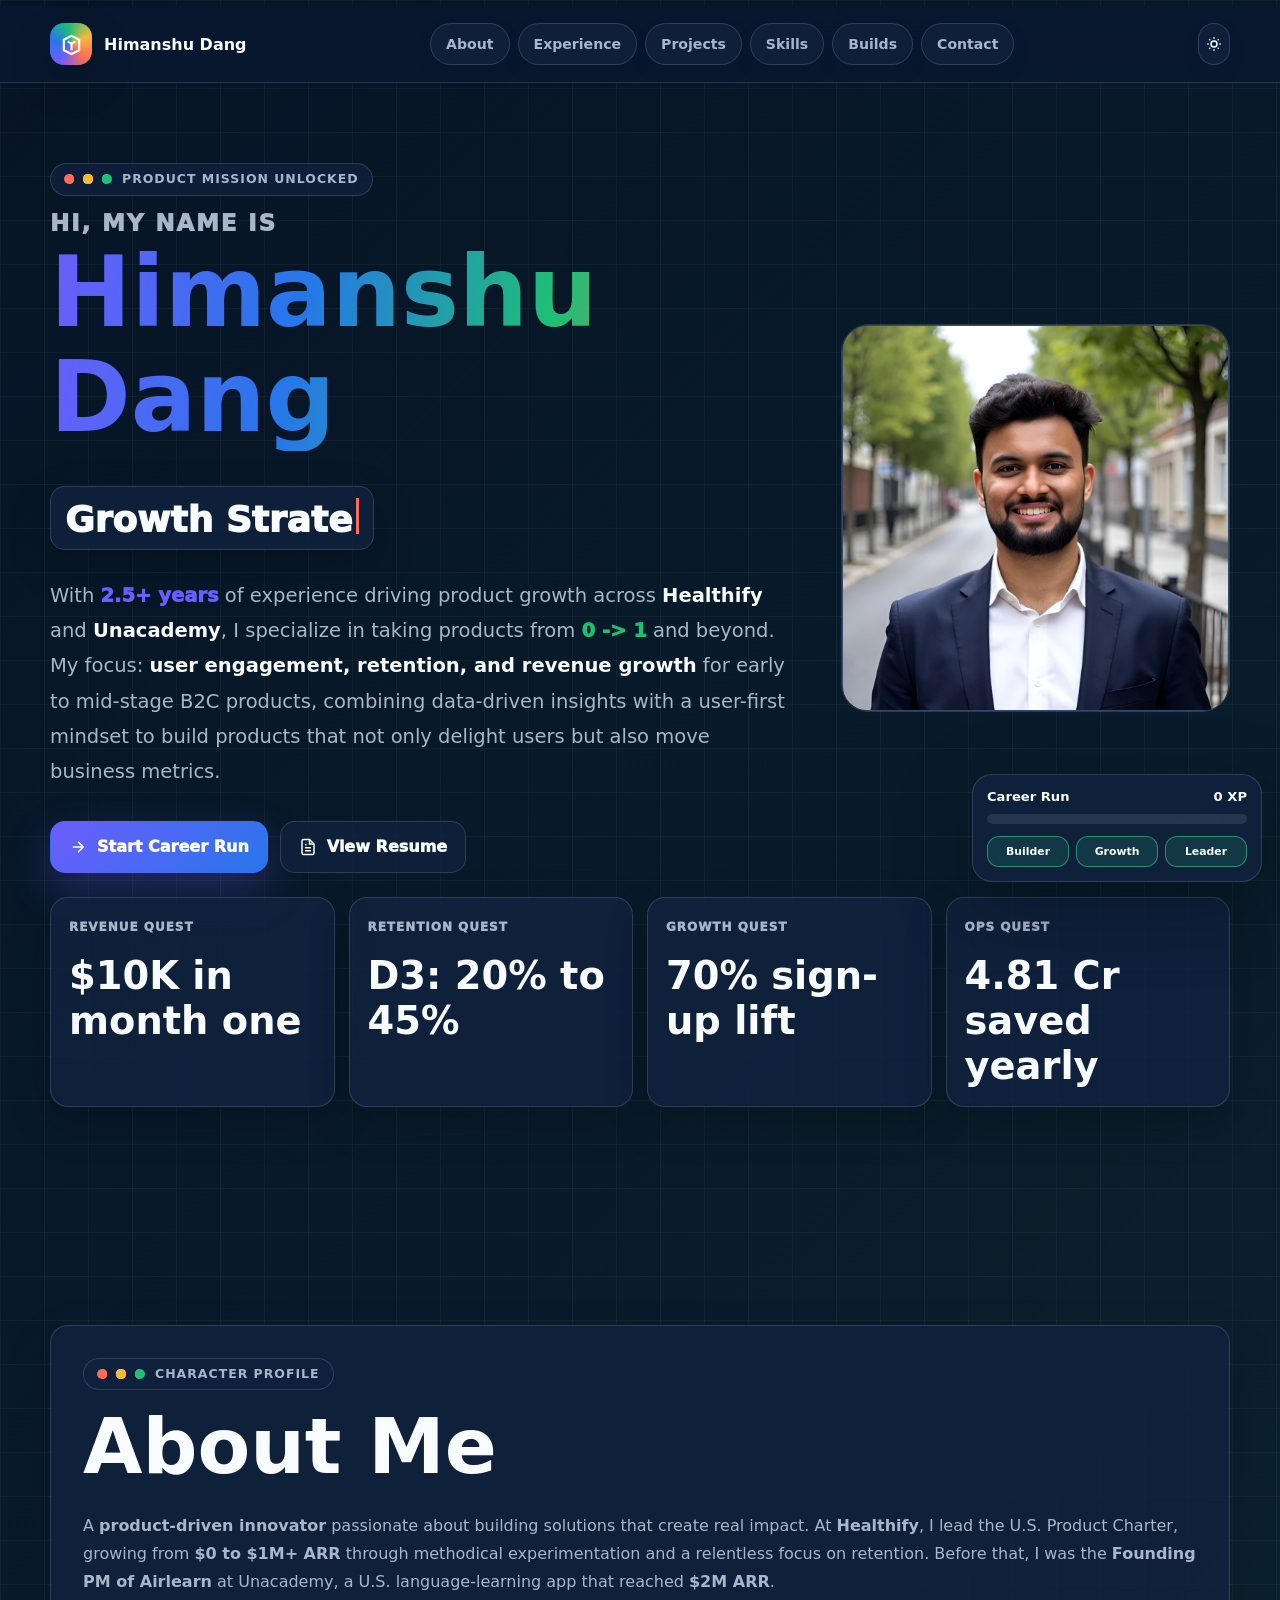
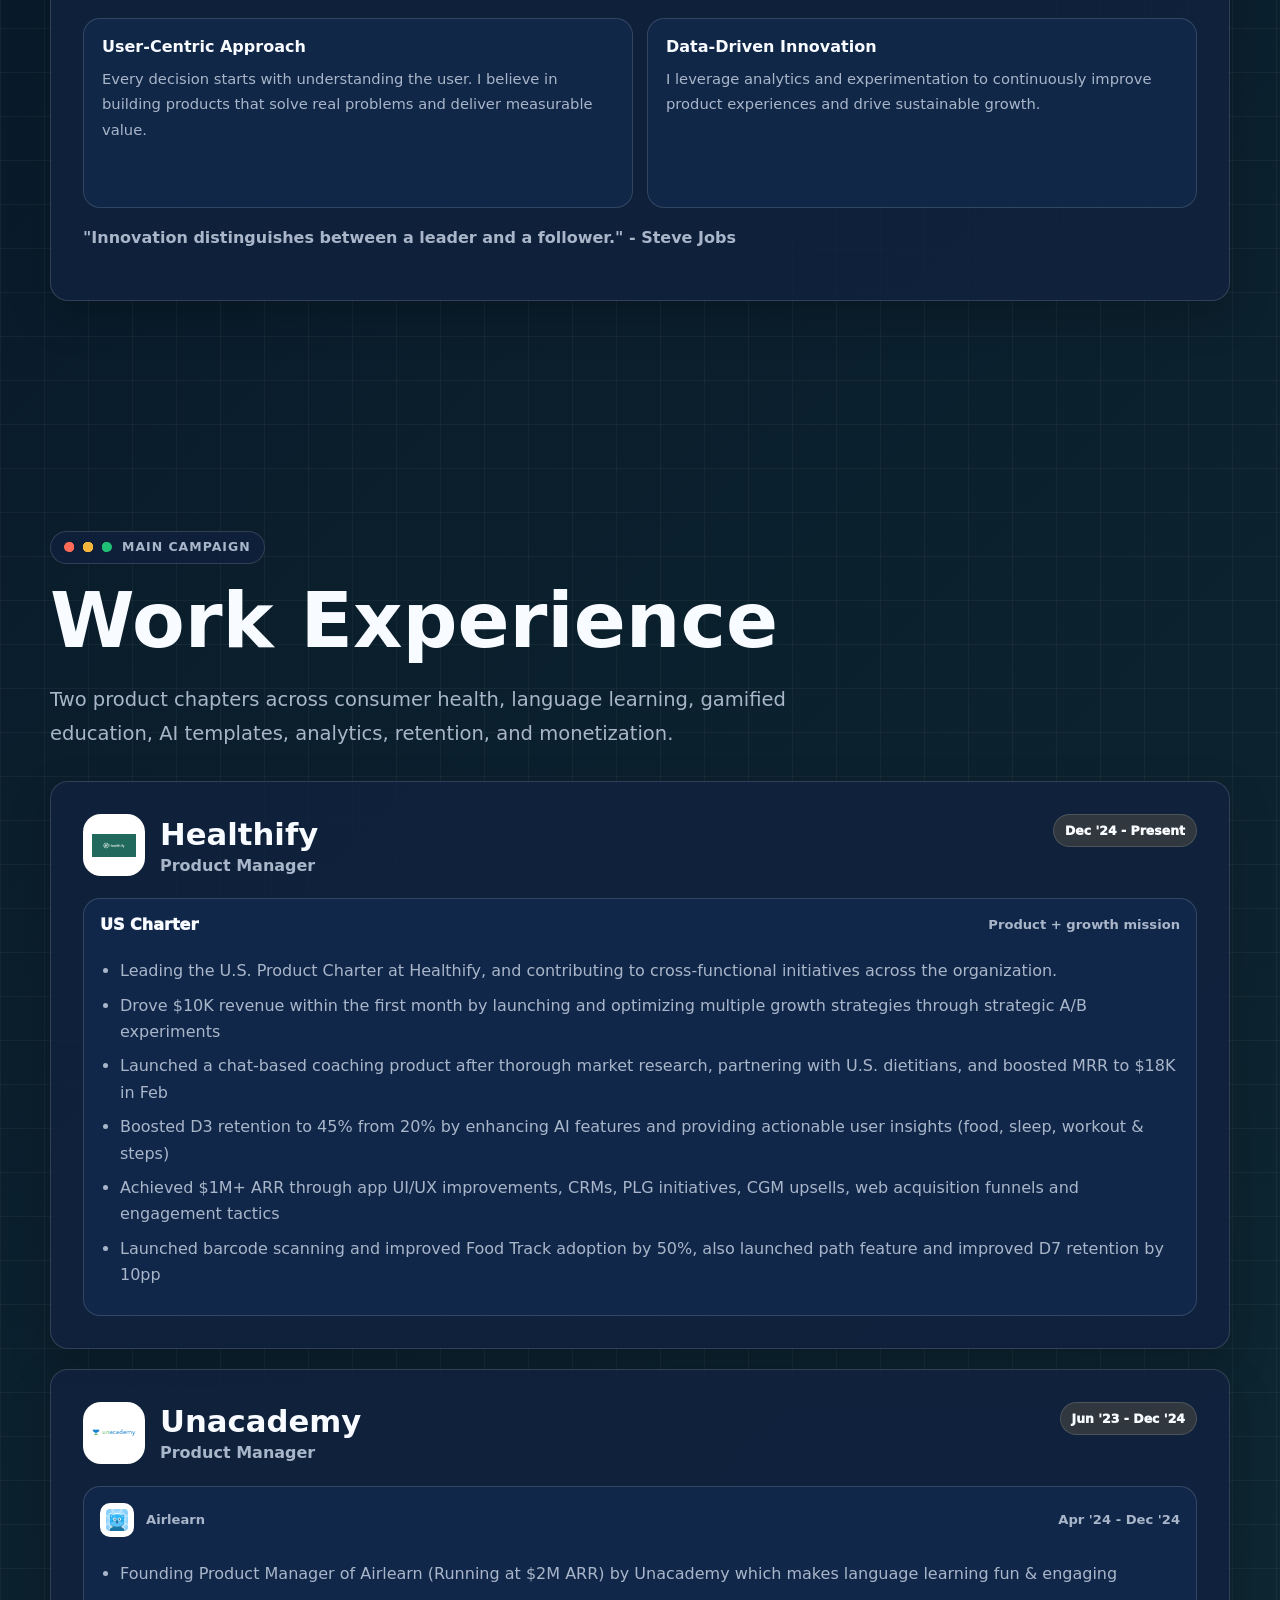
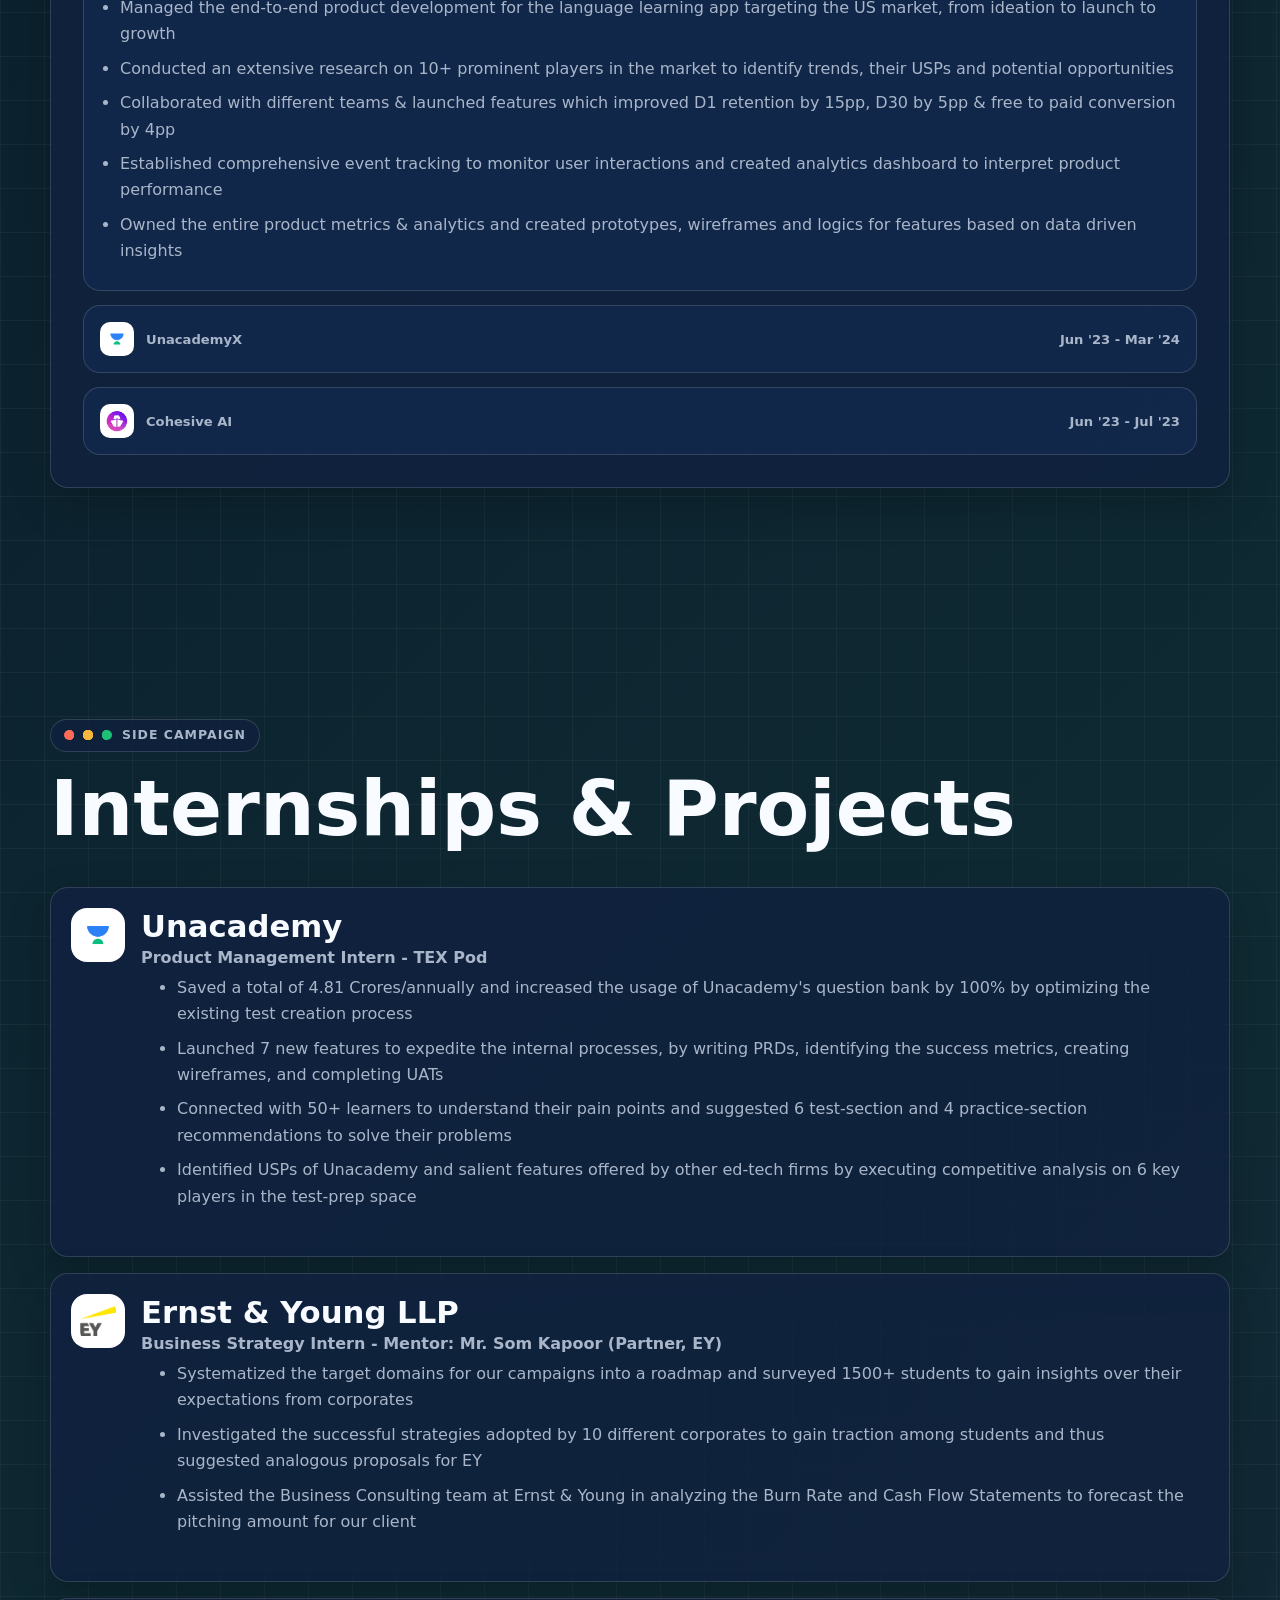
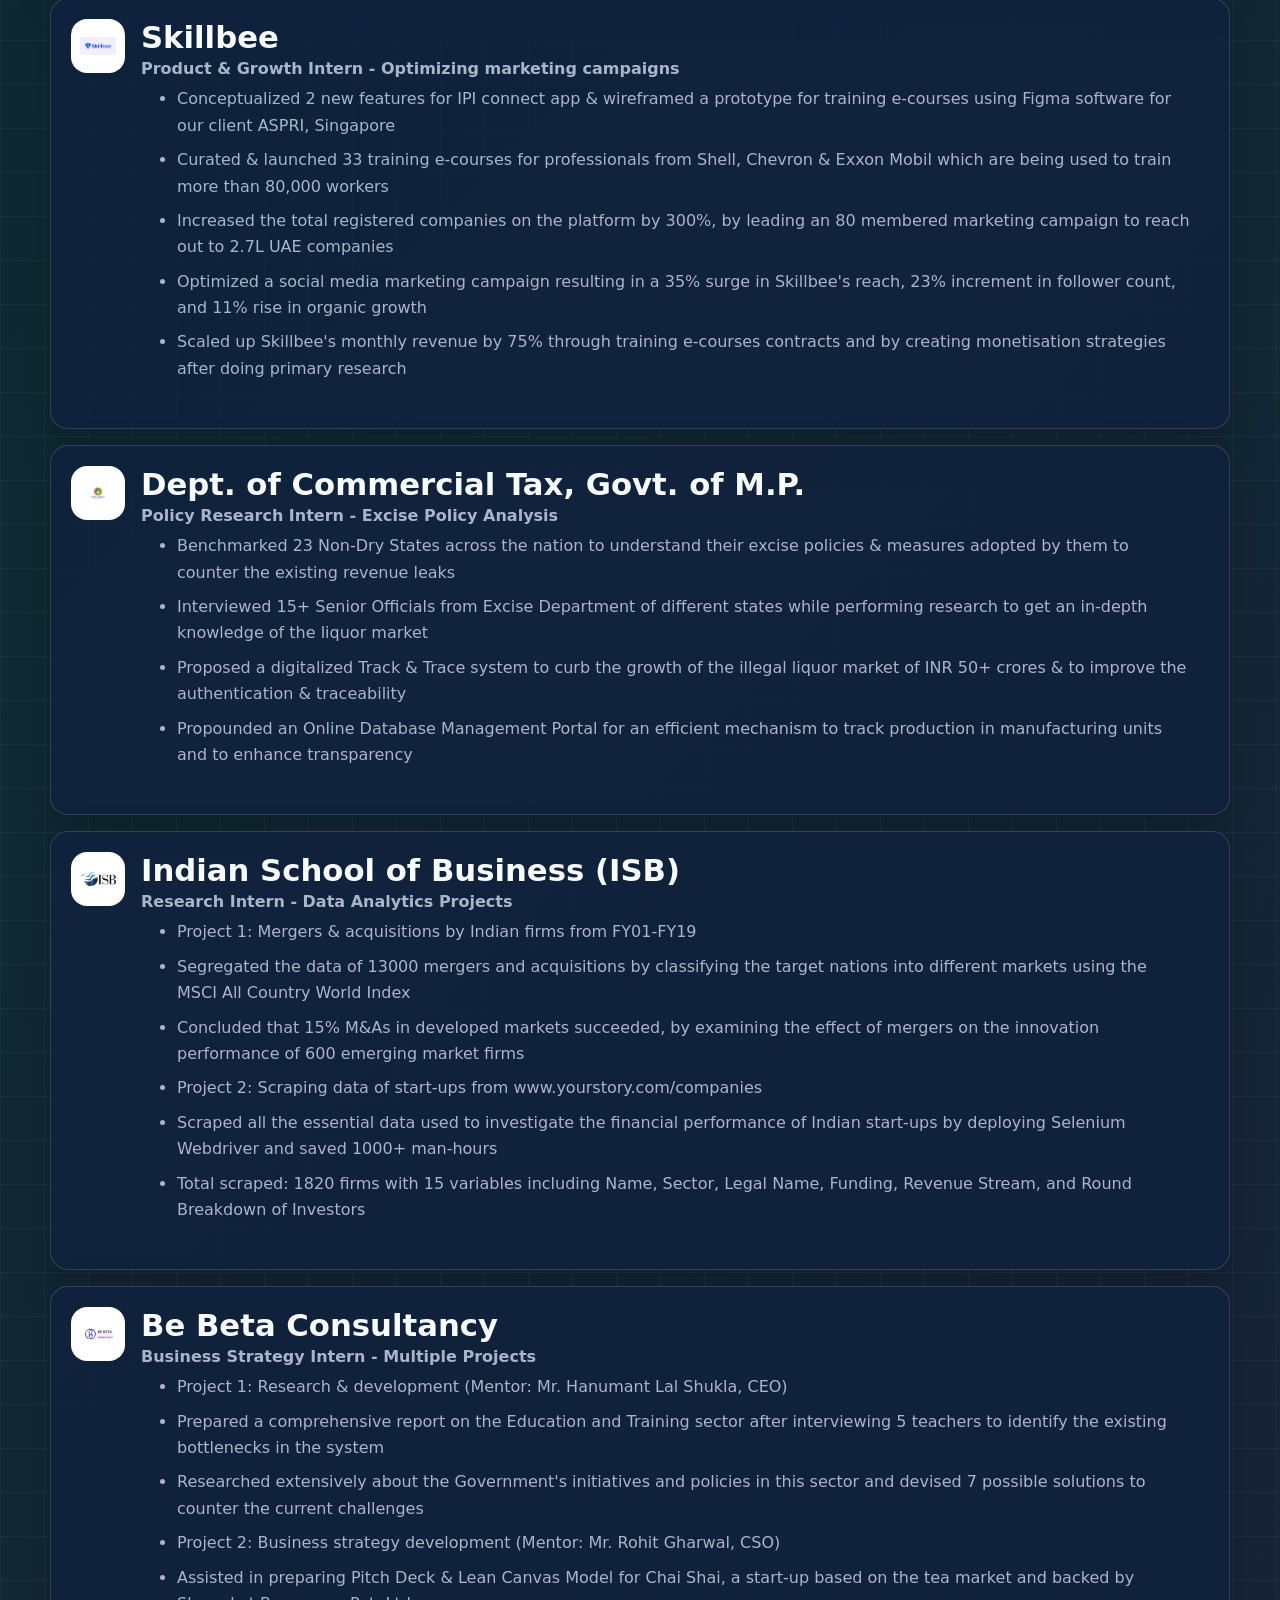
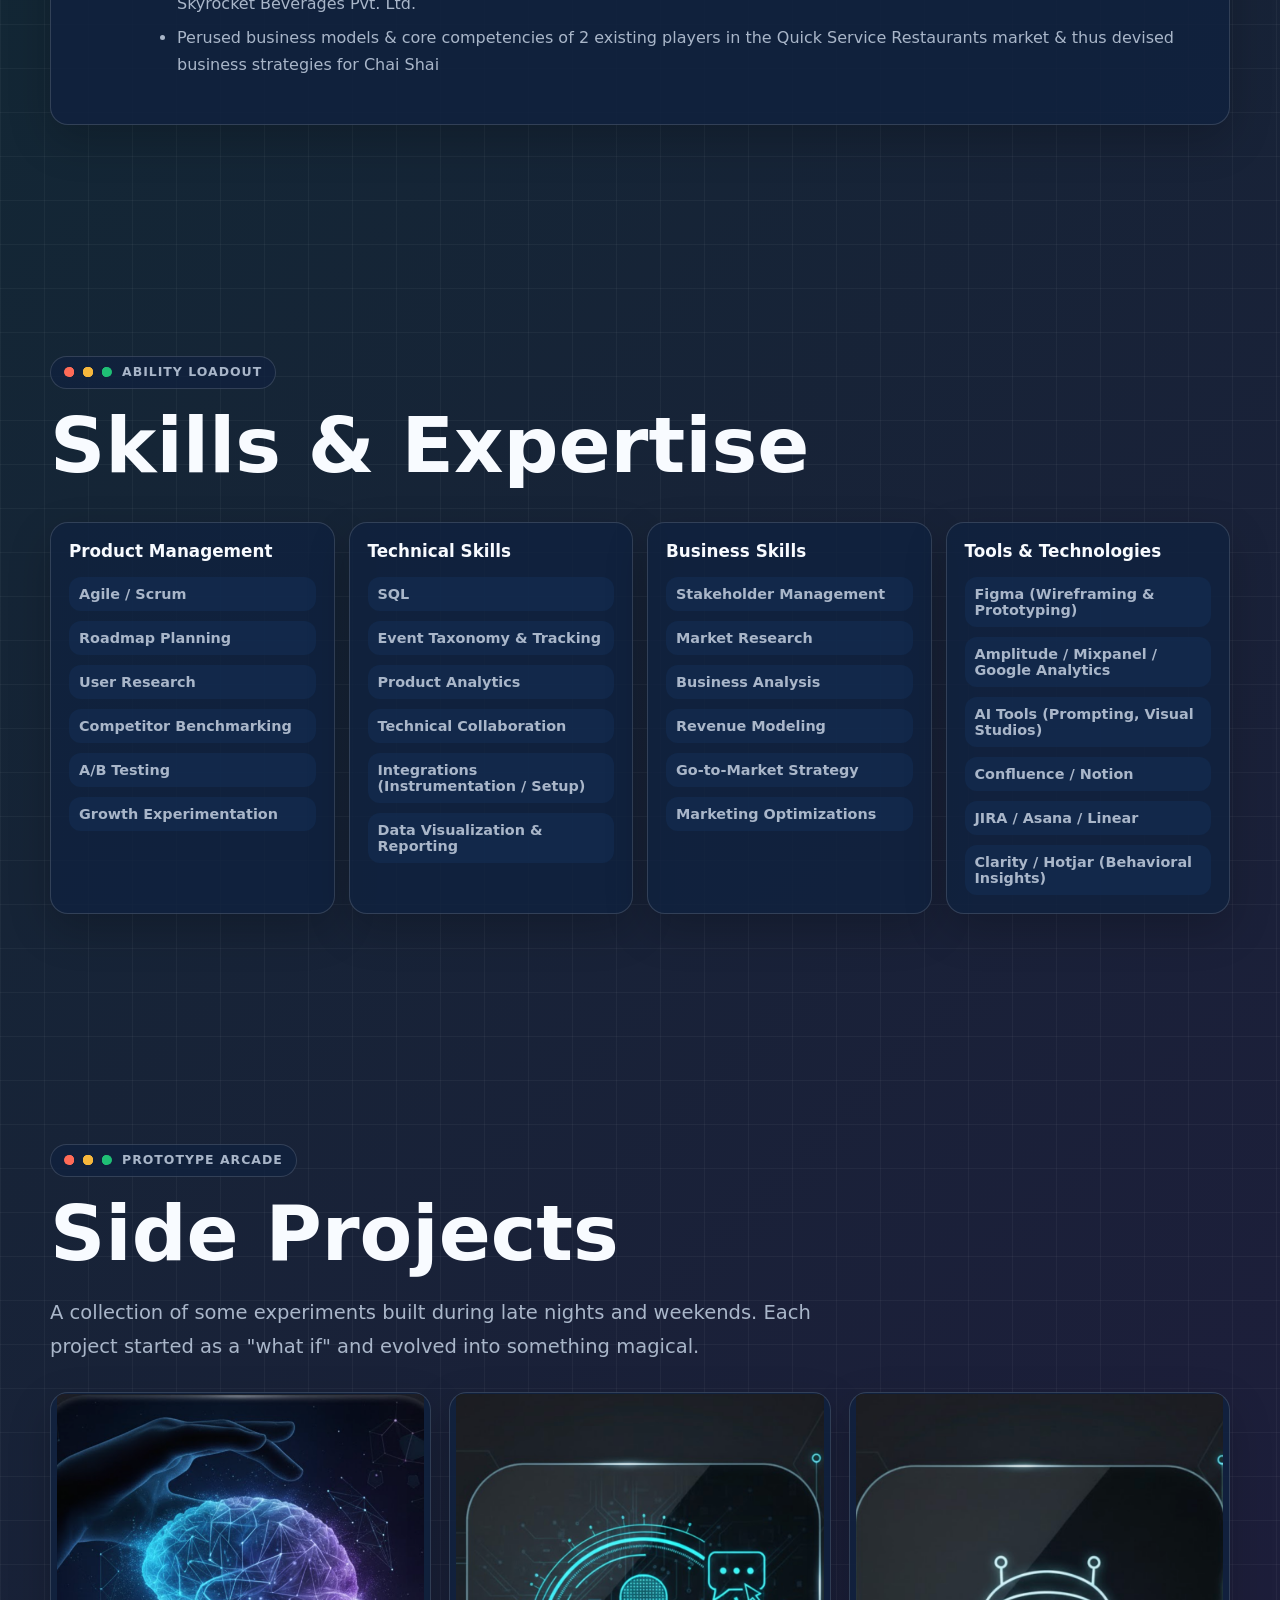
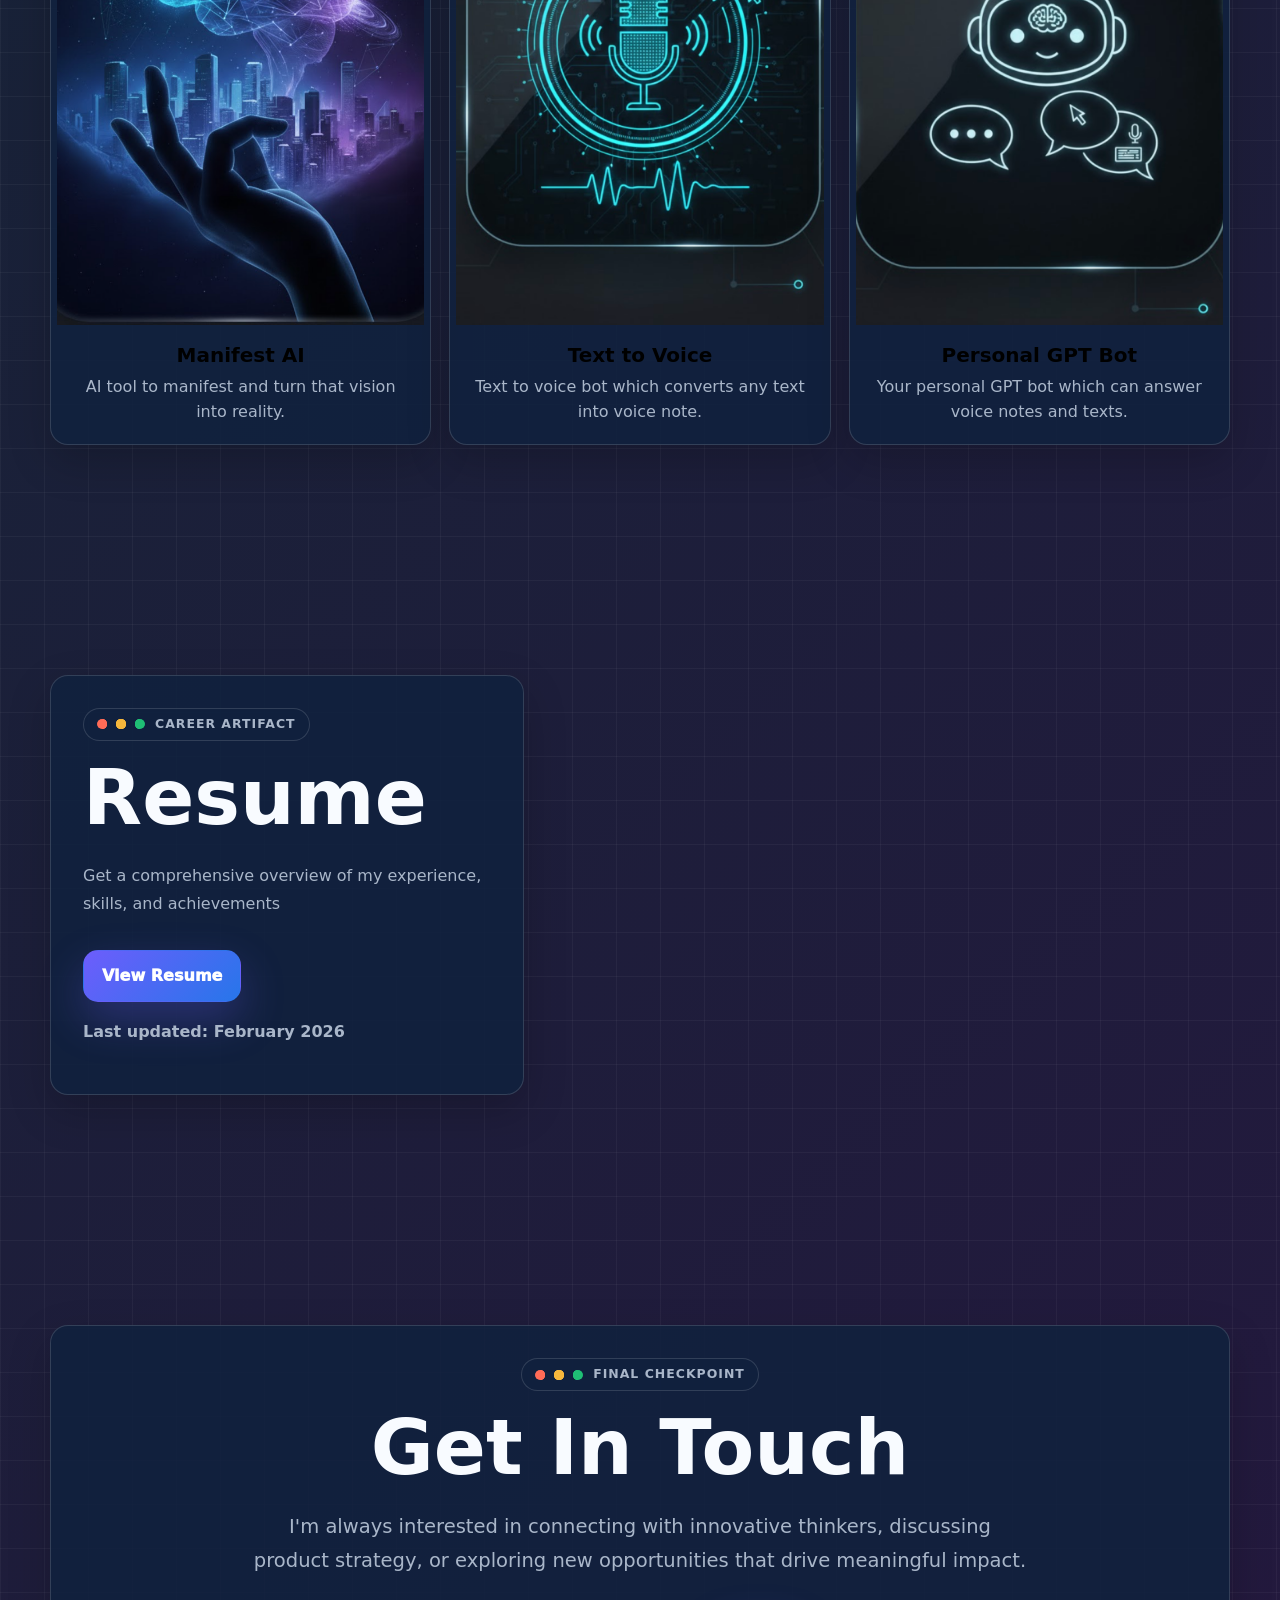
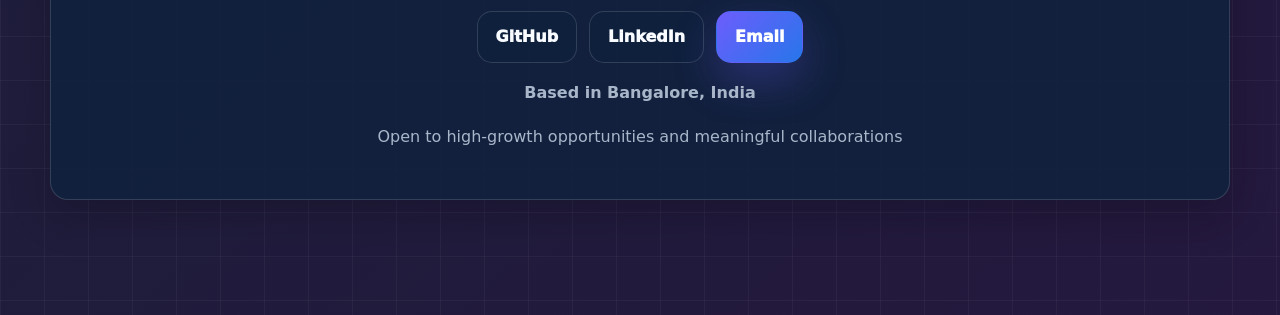
==== commit ecec951a: "Update portfolio page title" ====
--- a/index.html
+++ b/index.html
@@ -3,7 +3,7 @@
 <head>
   <meta charset="UTF-8" />
   <meta name="viewport" content="width=device-width, initial-scale=1.0" />
-  <title>Himanshu Dang Portfolio - Iteration 1</title>
+  <title>Himanshu Dang - Product Manager</title>
   <meta name="description" content="Product Manager with 2.5+ years of experience at Healthify and Unacademy. Specializing in 0 to 1 products, engagement, retention, and revenue growth." />
   <link rel="icon" type="image/png" sizes="32x32" href="./assets/favicon-32.png" />
   <link rel="apple-touch-icon" sizes="180x180" href="./assets/apple-touch-icon.png" />
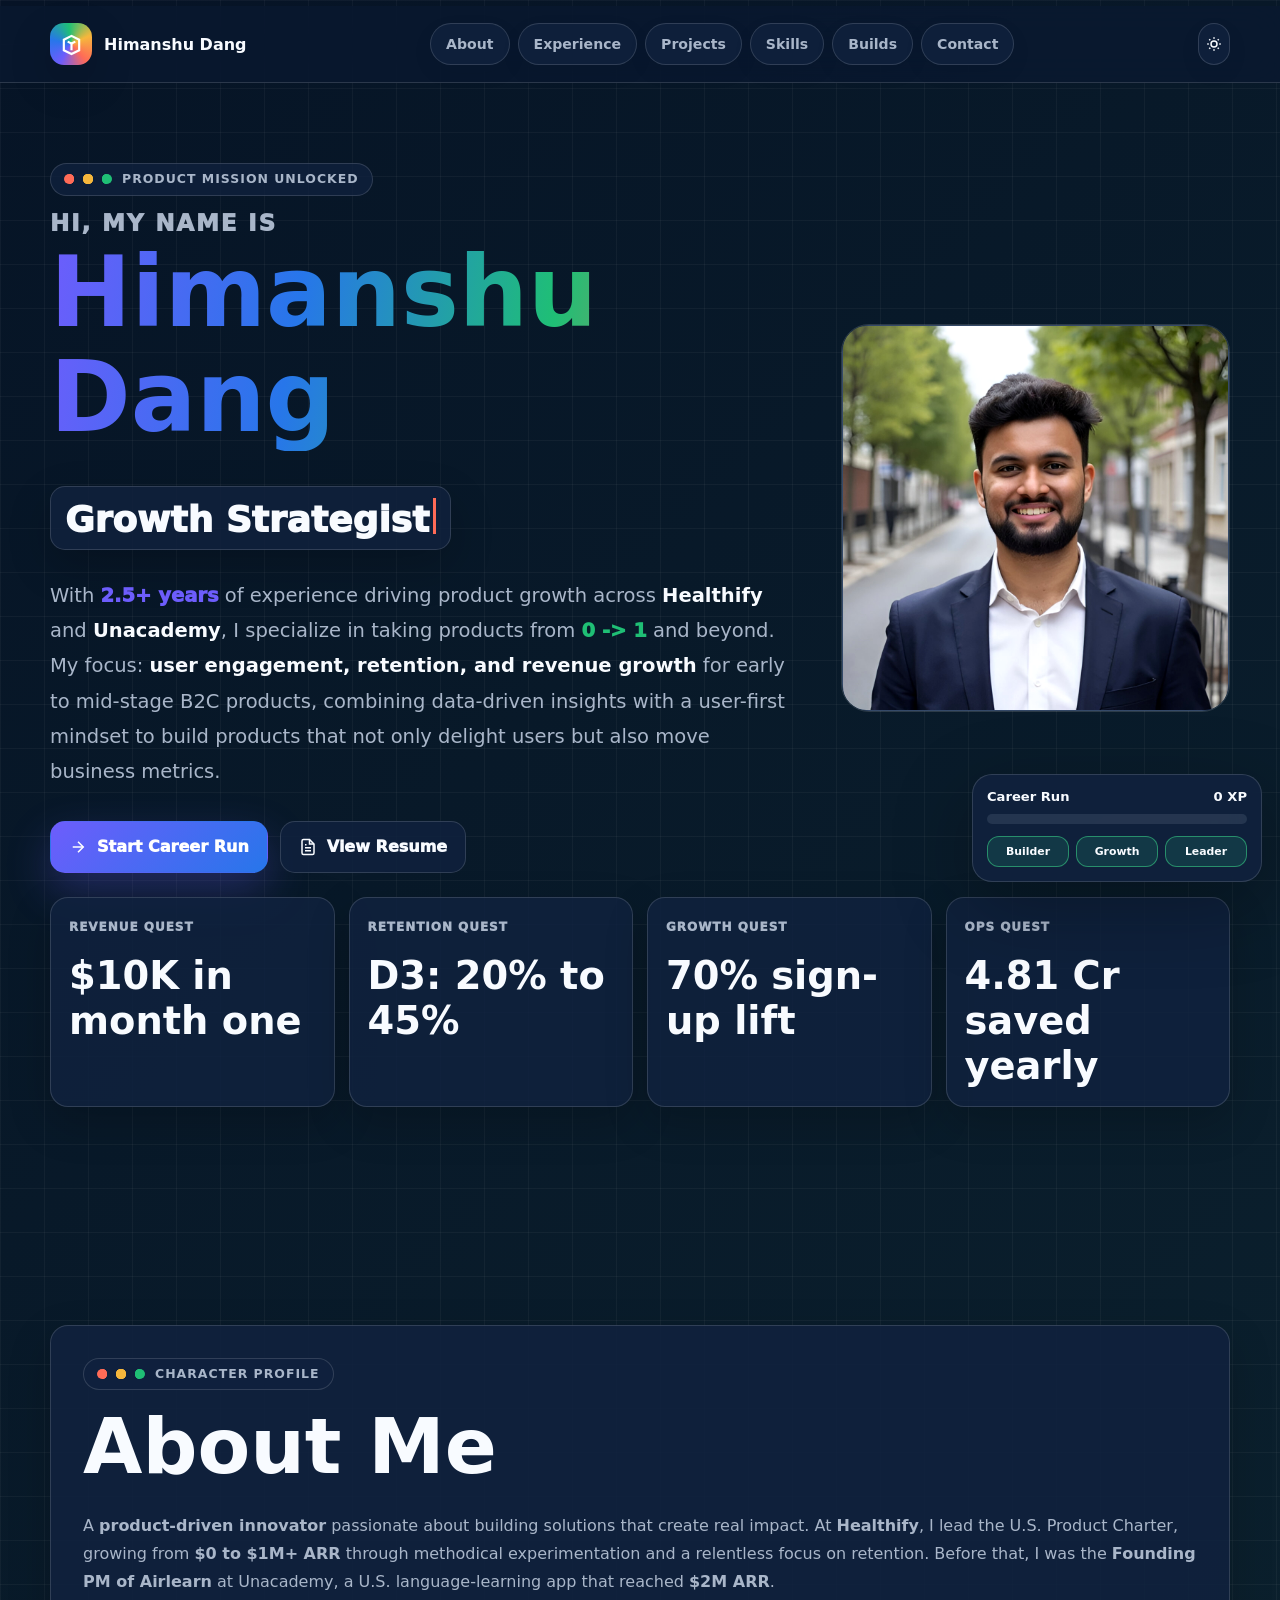
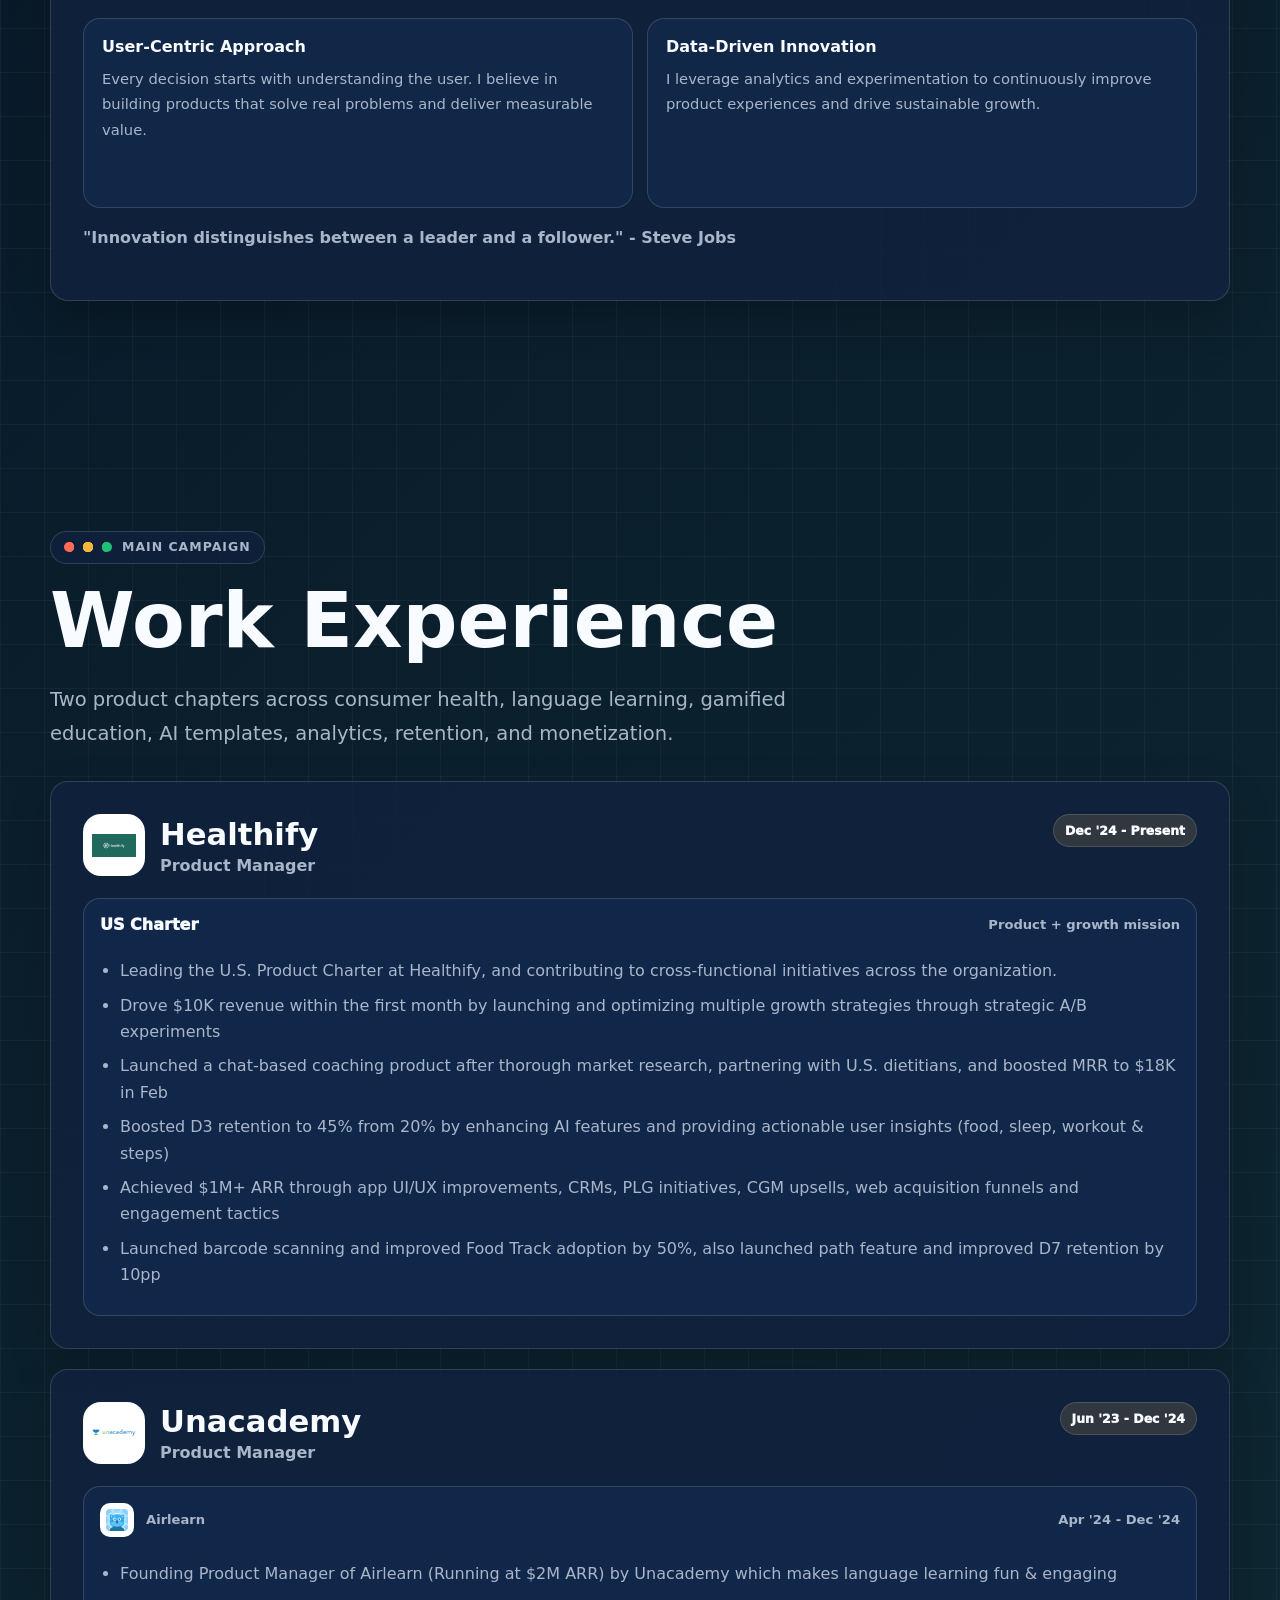
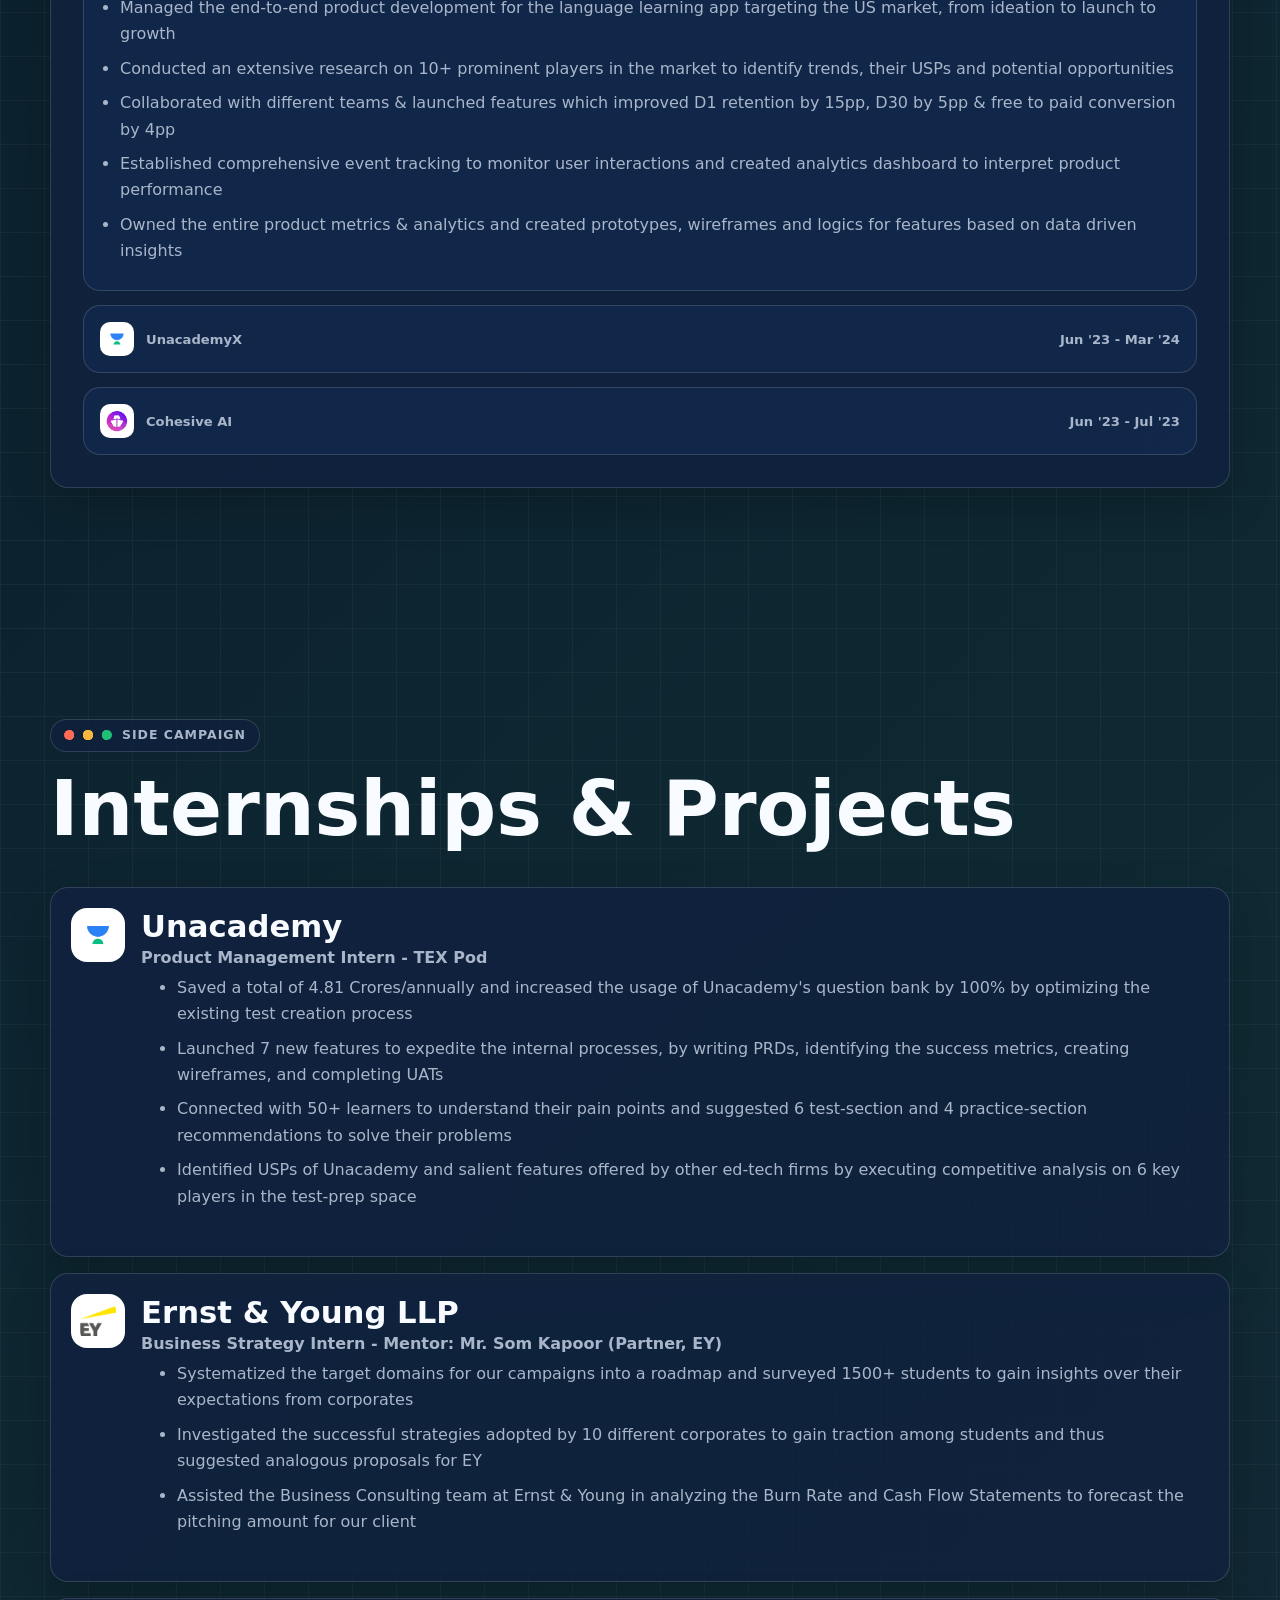
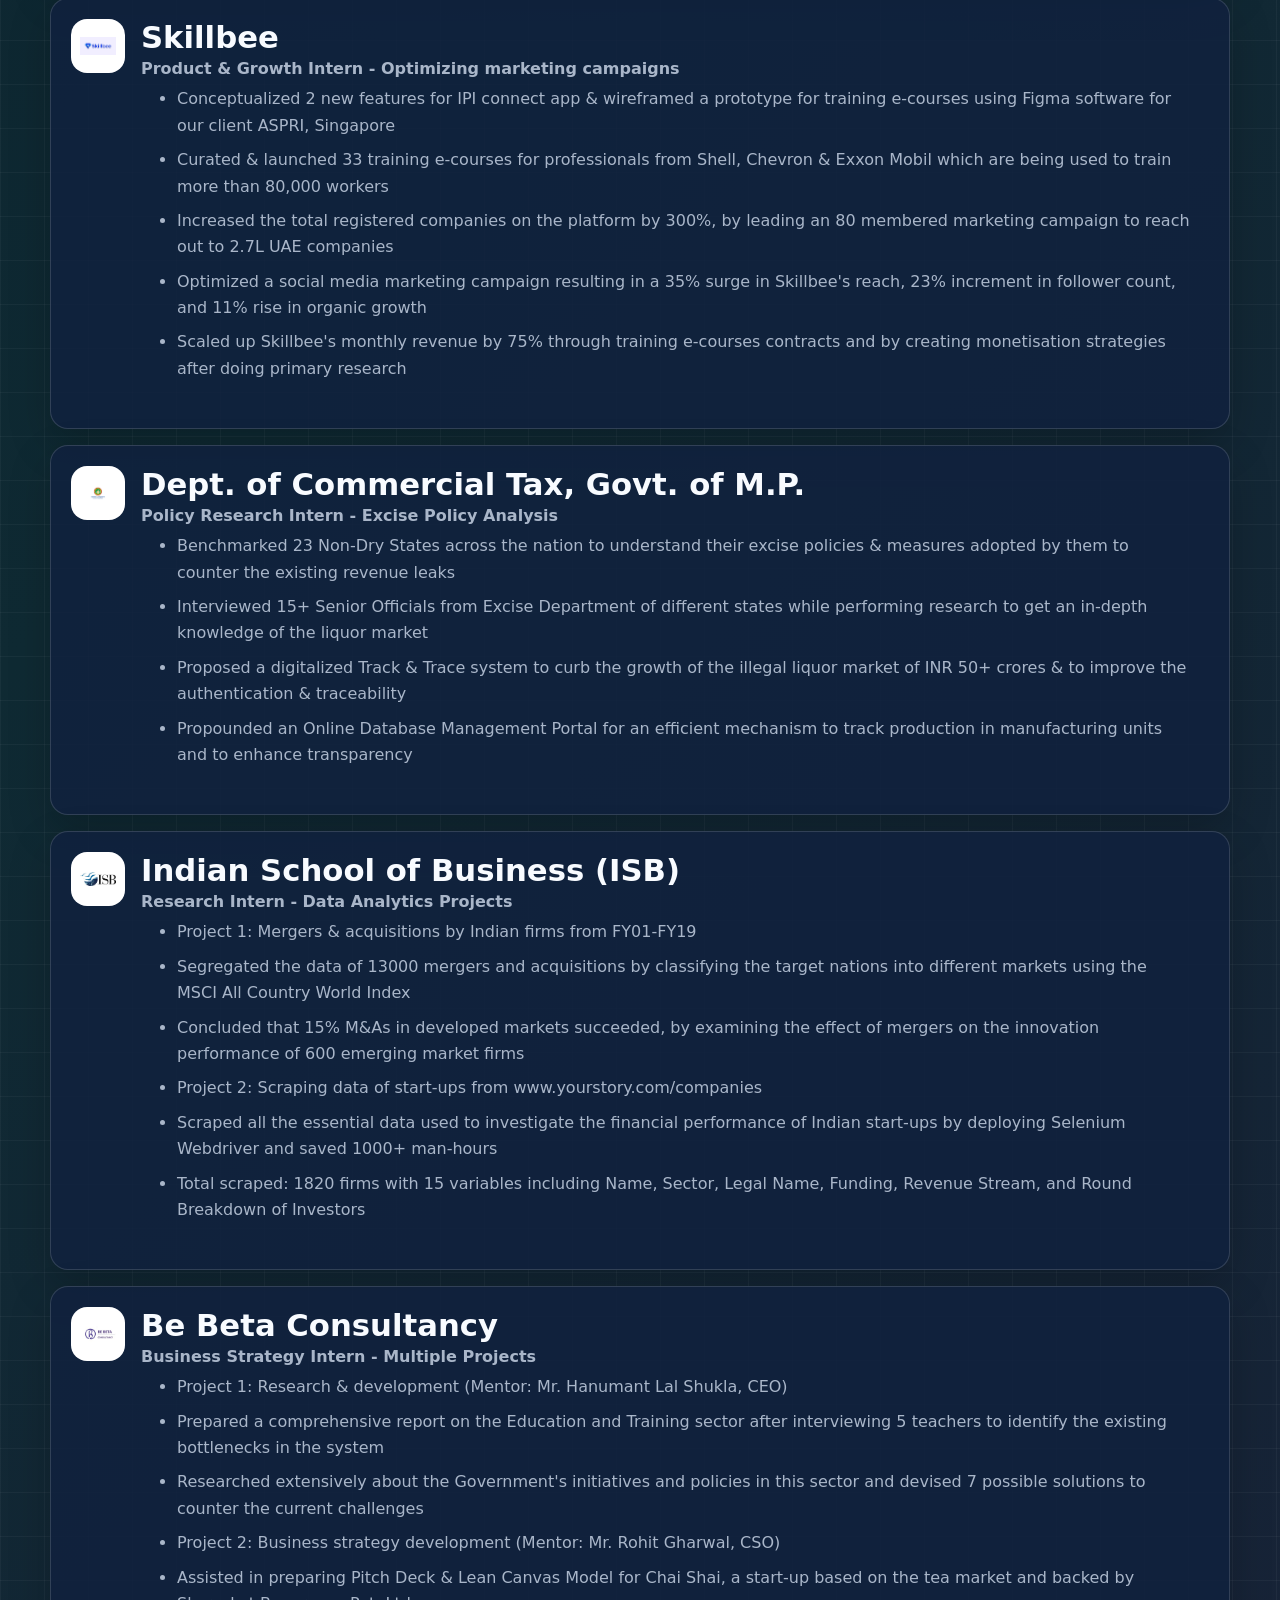
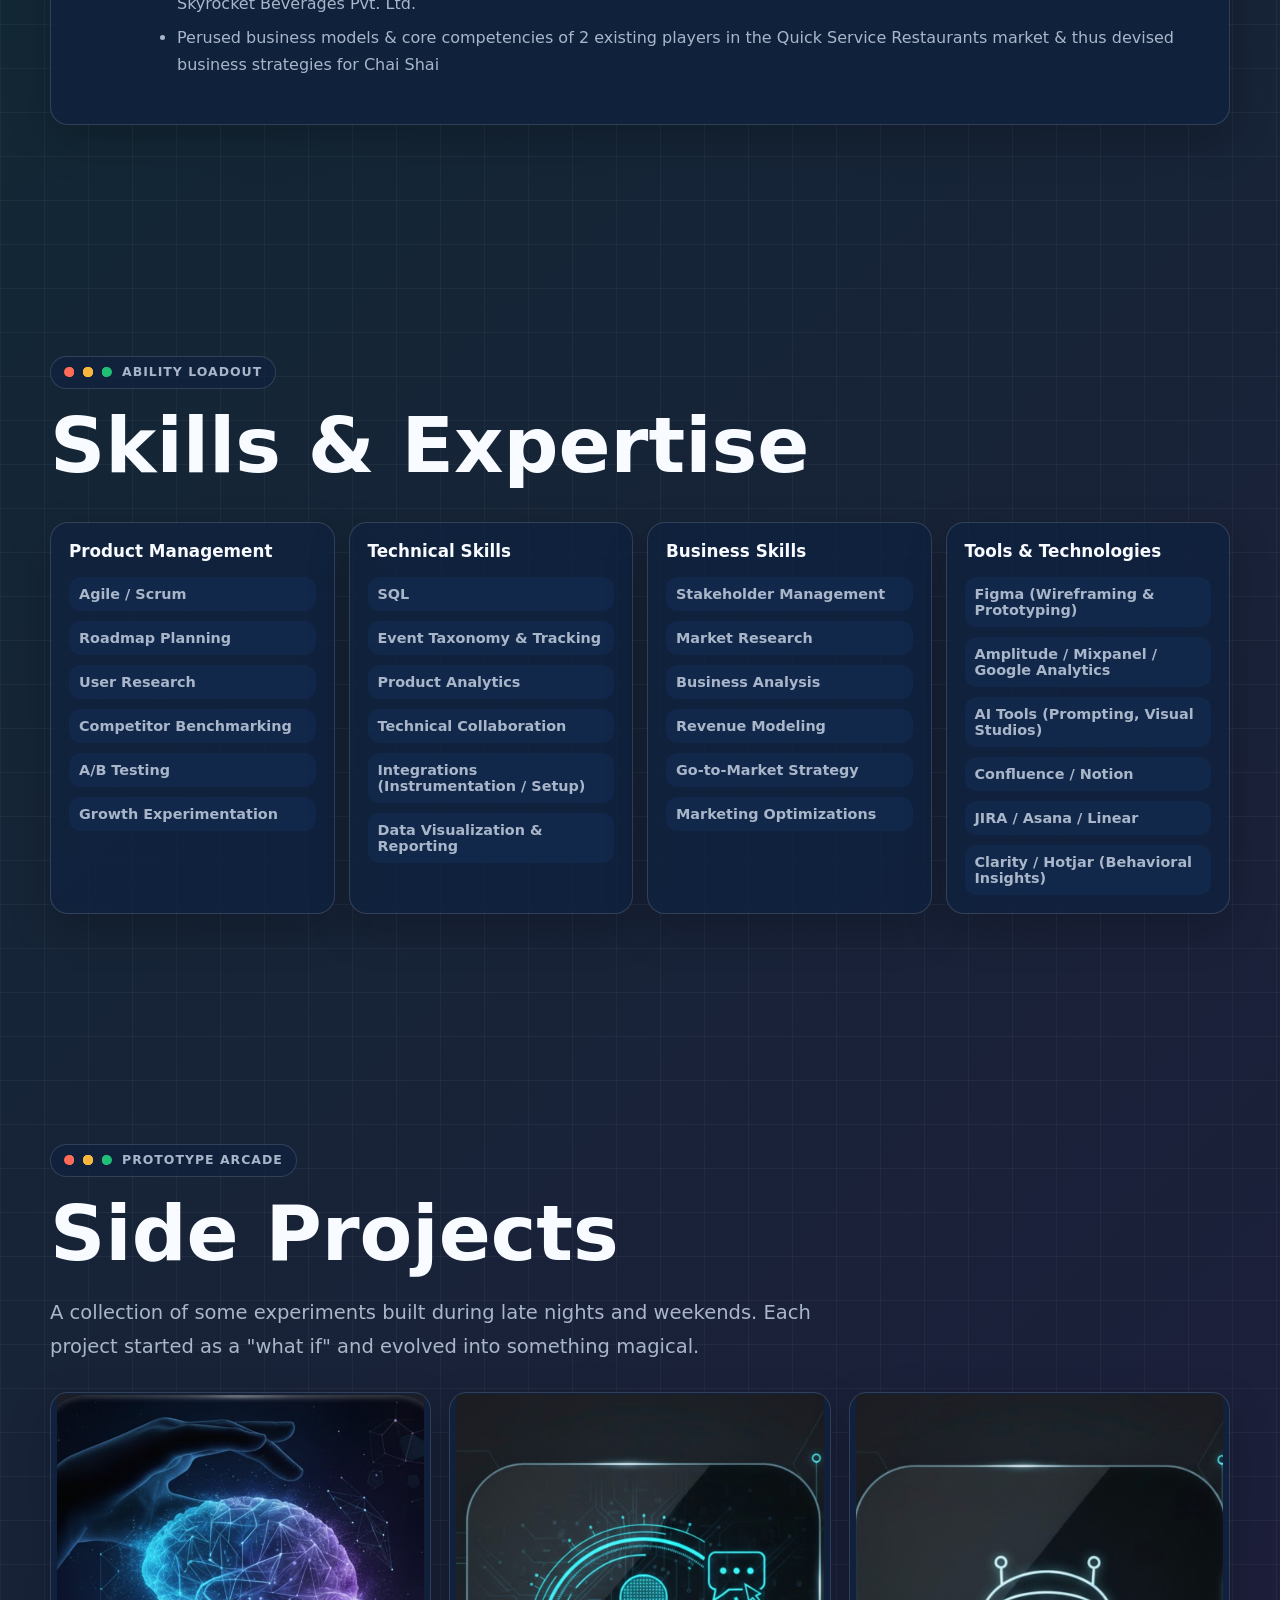
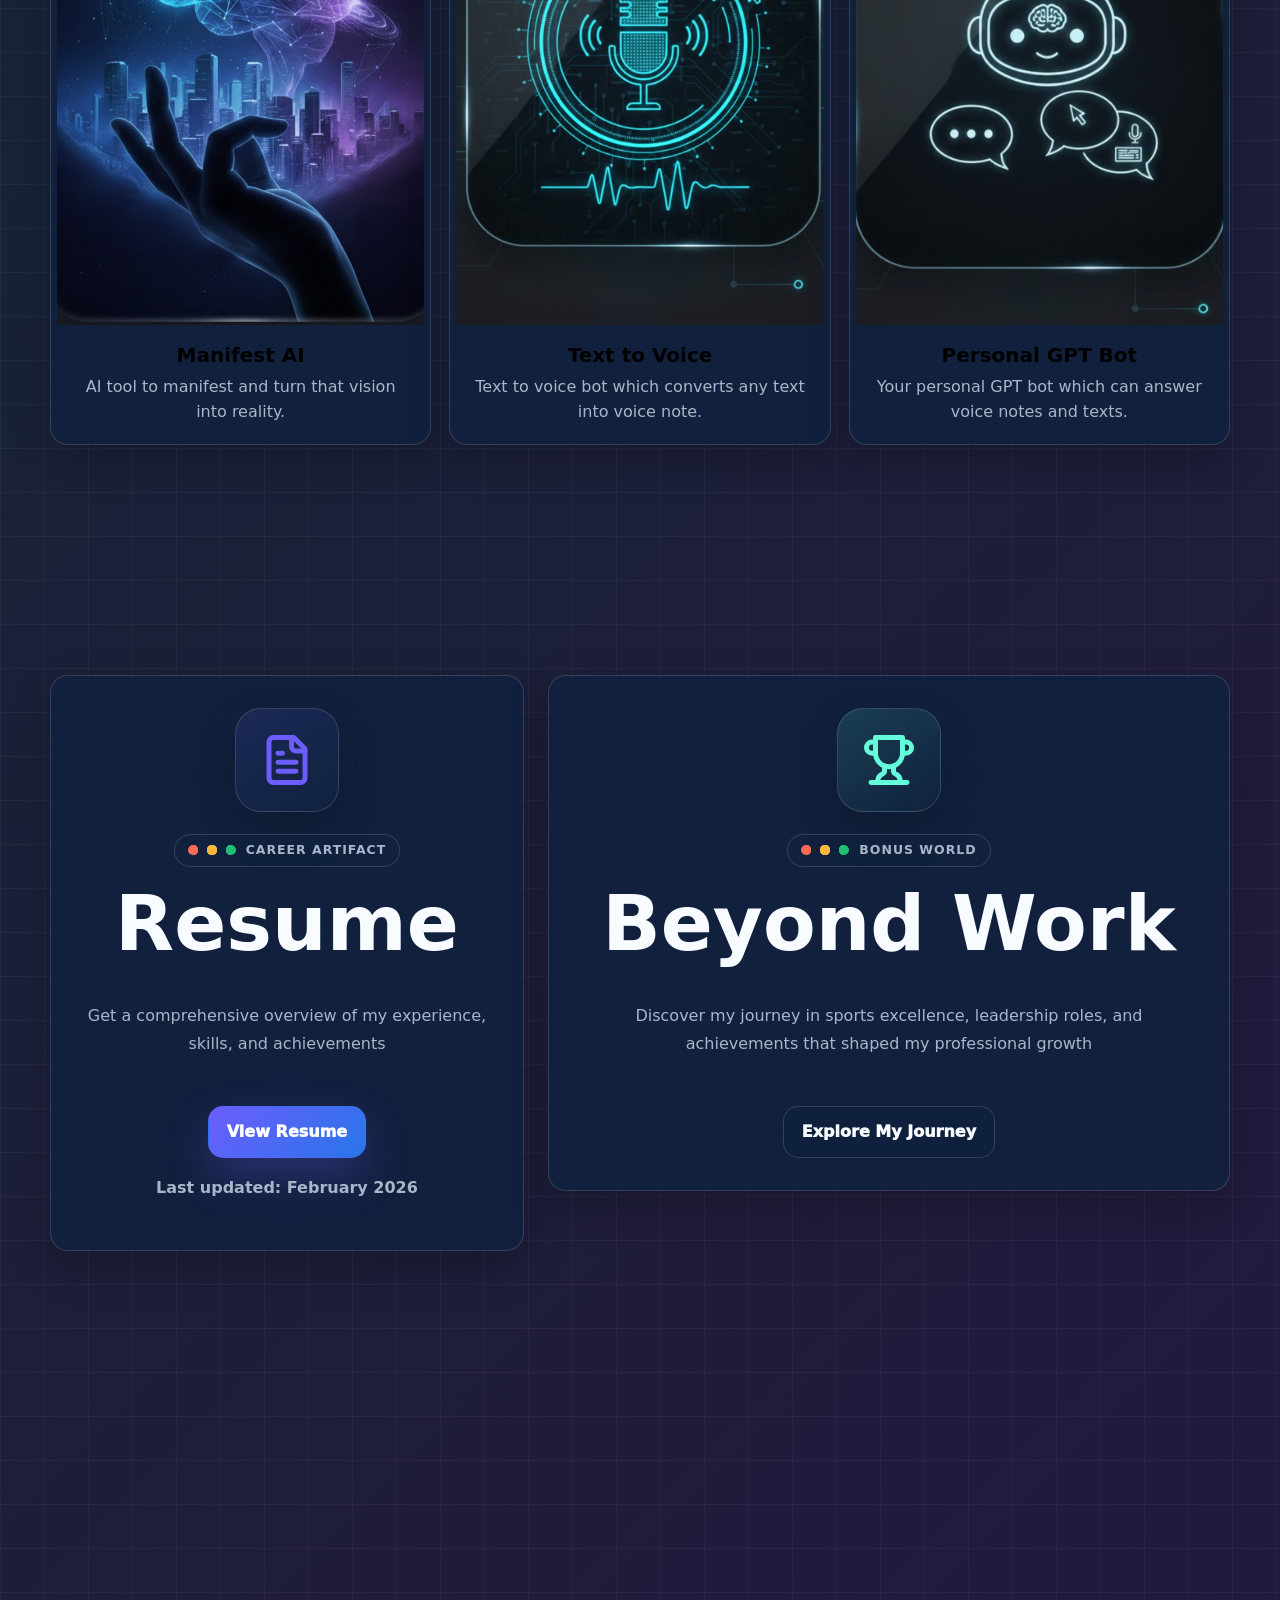
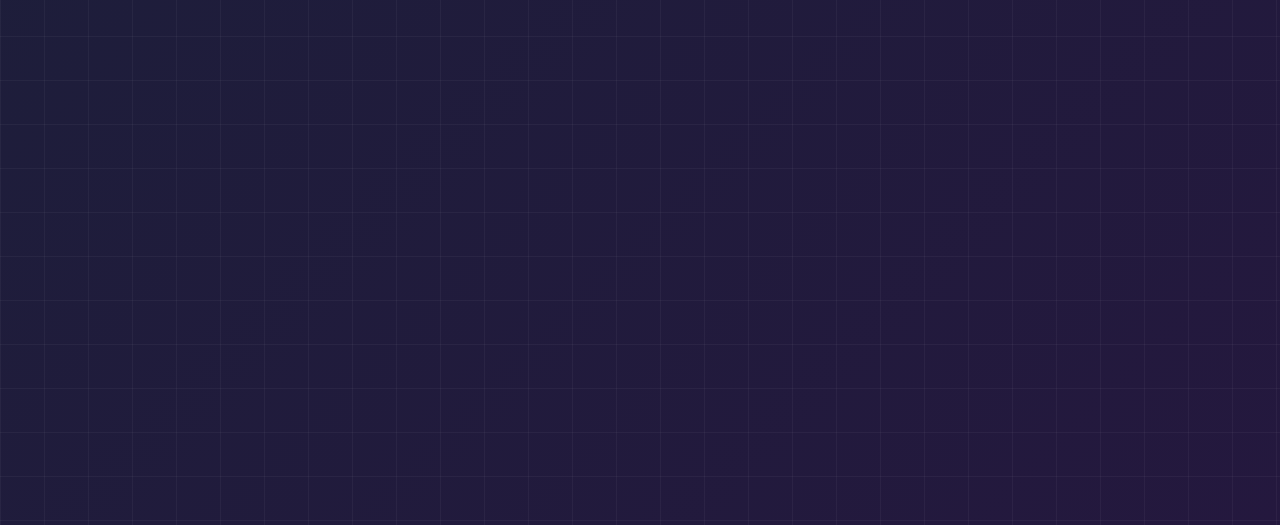
==== commit 308fd4e2: "Add section and contact icons" ====
--- a/index.html
+++ b/index.html
@@ -351,14 +351,33 @@
 
     <section class="section" id="resume">
       <div class="container two-column">
-        <div class="panel reveal">
+        <div class="panel reveal section-card">
+          <div class="section-logo logo-document" aria-hidden="true">
+            <svg viewBox="0 0 24 24" fill="none" stroke="currentColor" stroke-width="2.2" stroke-linecap="round" stroke-linejoin="round">
+              <path d="M15 2H6a2 2 0 0 0-2 2v16a2 2 0 0 0 2 2h12a2 2 0 0 0 2-2V7Z" />
+              <path d="M14 2v4a2 2 0 0 0 2 2h4" />
+              <path d="M10 9H8" />
+              <path d="M16 13H8" />
+              <path d="M16 17H8" />
+            </svg>
+          </div>
           <span class="section-kicker">Career artifact</span>
           <h2 class="section-title">Resume</h2>
           <p>Get a comprehensive overview of my experience, skills, and achievements</p>
           <div class="cta-row"><a class="cta primary" href="./resume.html">View Resume</a></div>
           <p><strong>Last updated: February 2026</strong></p>
         </div>
-        <div class="panel reveal">
+        <div class="panel reveal section-card">
+          <div class="section-logo logo-trophy" aria-hidden="true">
+            <svg viewBox="0 0 24 24" fill="none" stroke="currentColor" stroke-width="2.2" stroke-linecap="round" stroke-linejoin="round">
+              <path d="M6 9H4.5a2.5 2.5 0 0 1 0-5H6" />
+              <path d="M18 9h1.5a2.5 2.5 0 0 0 0-5H18" />
+              <path d="M4 22h16" />
+              <path d="M10 14.66V17c0 .55-.47.98-.97 1.21A3.5 3.5 0 0 0 7 21" />
+              <path d="M14 14.66V17c0 .55.47.98.97 1.21A3.5 3.5 0 0 1 17 21" />
+              <path d="M18 2H6v7a6 6 0 0 0 12 0V2Z" />
+            </svg>
+          </div>
           <span class="section-kicker">Bonus world</span>
           <h2 class="section-title">Beyond Work</h2>
           <p>Discover my journey in sports excellence, leadership roles, and achievements that shaped my professional growth</p>
@@ -373,10 +392,26 @@
           <span class="section-kicker">Final checkpoint</span>
           <h2 class="section-title">Get In Touch</h2>
           <p class="section-subtitle" style="margin:0 auto">I'm always interested in connecting with innovative thinkers, discussing product strategy, or exploring new opportunities that drive meaningful impact.</p>
-          <div class="cta-row" style="justify-content:center">
-            <a class="cta secondary" href="https://github.com/hdang2000" target="_blank" rel="noopener noreferrer">GitHub</a>
-            <a class="cta secondary" href="https://www.linkedin.com/in/himanshudang/" target="_blank" rel="noopener noreferrer">LinkedIn</a>
-            <a class="cta primary" href="mailto:himanshudang2000@gmail.com">Email</a>
+          <div class="contact-links" aria-label="Contact links">
+            <a class="contact-link contact-github" href="https://github.com/hdang2000" target="_blank" rel="noopener noreferrer" aria-label="GitHub" title="GitHub">
+              <svg viewBox="0 0 24 24" fill="none" stroke="currentColor" stroke-width="2.15" stroke-linecap="round" stroke-linejoin="round">
+                <path d="M15 22v-4a4.8 4.8 0 0 0-1-3.5c3 0 6-2 6-5.5.08-1.25-.27-2.48-1-3.5.28-1.15.28-2.35 0-3.5 0 0-1 0-3 1.5-2.64-.5-5.36-.5-8 0C6 2 5 2 5 2c-.3 1.15-.3 2.35 0 3.5A5.4 5.4 0 0 0 4 9c0 3.5 3 5.5 6 5.5-.39.49-.68 1.05-.85 1.65-.17.6-.22 1.23-.15 1.85v4" />
+                <path d="M9 18c-4.51 2-5-2-7-2" />
+              </svg>
+            </a>
+            <a class="contact-link contact-linkedin" href="https://www.linkedin.com/in/himanshudang/" target="_blank" rel="noopener noreferrer" aria-label="LinkedIn" title="LinkedIn">
+              <svg viewBox="0 0 24 24" fill="none" stroke="currentColor" stroke-width="2.15" stroke-linecap="round" stroke-linejoin="round">
+                <path d="M16 8a6 6 0 0 1 6 6v7h-4v-7a2 2 0 0 0-4 0v7h-4v-7a6 6 0 0 1 6-6Z" />
+                <rect width="4" height="12" x="2" y="9" />
+                <circle cx="4" cy="4" r="2" />
+              </svg>
+            </a>
+            <a class="contact-link contact-mail" href="mailto:himanshudang2000@gmail.com" aria-label="Email" title="Email">
+              <svg viewBox="0 0 24 24" fill="none" stroke="currentColor" stroke-width="2.15" stroke-linecap="round" stroke-linejoin="round">
+                <rect width="20" height="16" x="2" y="4" rx="2" />
+                <path d="m22 7-8.97 5.7a1.94 1.94 0 0 1-2.06 0L2 7" />
+              </svg>
+            </a>
           </div>
           <p><strong>Based in Bangalore, India</strong></p>
           <p>Open to high-growth opportunities and meaningful collaborations</p>
--- a/shared.css
+++ b/shared.css
@@ -578,6 +578,89 @@
   line-height: 1.75;
 }
 
+.section-card {
+  display: flex;
+  flex-direction: column;
+  align-items: center;
+  text-align: center;
+}
+
+.section-card .cta-row {
+  justify-content: center;
+}
+
+.section-logo,
+.page-hero-logo,
+.toolbar-icon {
+  display: inline-grid;
+  place-items: center;
+  border: 1px solid var(--line);
+  background:
+    linear-gradient(145deg, color-mix(in srgb, currentColor 13%, var(--panel)), color-mix(in srgb, var(--panel) 86%, transparent));
+  box-shadow: var(--shadow-soft);
+}
+
+.section-logo {
+  width: clamp(78px, 9vw, 104px);
+  height: clamp(78px, 9vw, 104px);
+  margin-bottom: 22px;
+  border-radius: 26px;
+}
+
+.section-logo svg {
+  width: clamp(40px, 4.6vw, 54px);
+  height: clamp(40px, 4.6vw, 54px);
+}
+
+.logo-document { color: var(--violet); }
+.logo-trophy { color: #64ffda; }
+
+.contact-links {
+  display: flex;
+  flex-wrap: wrap;
+  justify-content: center;
+  gap: clamp(14px, 2.5vw, 22px);
+  margin: 34px 0 26px;
+}
+
+.contact-link {
+  width: clamp(72px, 8vw, 94px);
+  height: clamp(72px, 8vw, 94px);
+  display: inline-grid;
+  place-items: center;
+  border: 1px solid var(--line);
+  border-radius: 24px;
+  color: var(--ink);
+  background: color-mix(in srgb, var(--panel) 88%, transparent);
+  box-shadow: var(--shadow-soft);
+  transition: transform 180ms ease, box-shadow 180ms ease, color 180ms ease, border-color 180ms ease;
+}
+
+.contact-link svg {
+  width: clamp(30px, 3.6vw, 40px);
+  height: clamp(30px, 3.6vw, 40px);
+}
+
+.contact-link:hover {
+  transform: translateY(-4px);
+  box-shadow: var(--shadow);
+}
+
+.contact-github:hover {
+  color: var(--coral);
+  border-color: color-mix(in srgb, var(--coral) 52%, var(--line));
+}
+
+.contact-linkedin:hover {
+  color: var(--blue);
+  border-color: color-mix(in srgb, var(--blue) 52%, var(--line));
+}
+
+.contact-mail:hover {
+  color: var(--green);
+  border-color: color-mix(in srgb, var(--green) 52%, var(--line));
+}
+
 .approach-grid {
   display: grid;
   grid-template-columns: repeat(2, 1fr);
@@ -879,6 +962,22 @@
 
 .arena-hero .container { position: relative; z-index: 1; }
 
+.page-hero-logo {
+  width: clamp(82px, 10vw, 116px);
+  height: clamp(82px, 10vw, 116px);
+  margin-bottom: 24px;
+  border-radius: 30px;
+  color: #64ffda;
+  background: rgba(100, 255, 218, 0.1);
+  border-color: rgba(100, 255, 218, 0.28);
+  box-shadow: 0 26px 70px rgba(0, 0, 0, 0.28);
+}
+
+.page-hero-logo svg {
+  width: clamp(46px, 5vw, 64px);
+  height: clamp(46px, 5vw, 64px);
+}
+
 .arena-hero h1 {
   max-width: 850px;
   margin: 14px 0 0;
@@ -964,6 +1063,25 @@
   justify-content: space-between;
   gap: 14px;
   border-bottom: 1px solid var(--line);
+}
+
+.toolbar-title {
+  display: flex;
+  align-items: center;
+  gap: 12px;
+  margin-bottom: 8px;
+}
+
+.toolbar-icon {
+  width: 46px;
+  height: 46px;
+  flex: 0 0 46px;
+  border-radius: 14px;
+}
+
+.toolbar-icon svg {
+  width: 25px;
+  height: 25px;
 }
 
 .resume-toolbar h1 {
@@ -1109,5 +1227,14 @@
     flex-direction: column;
   }
 
+  .resume-toolbar {
+    align-items: flex-start;
+    flex-direction: column;
+  }
+
+  .toolbar-title {
+    align-items: flex-start;
+  }
+
   .date-pill { white-space: normal; }
 }
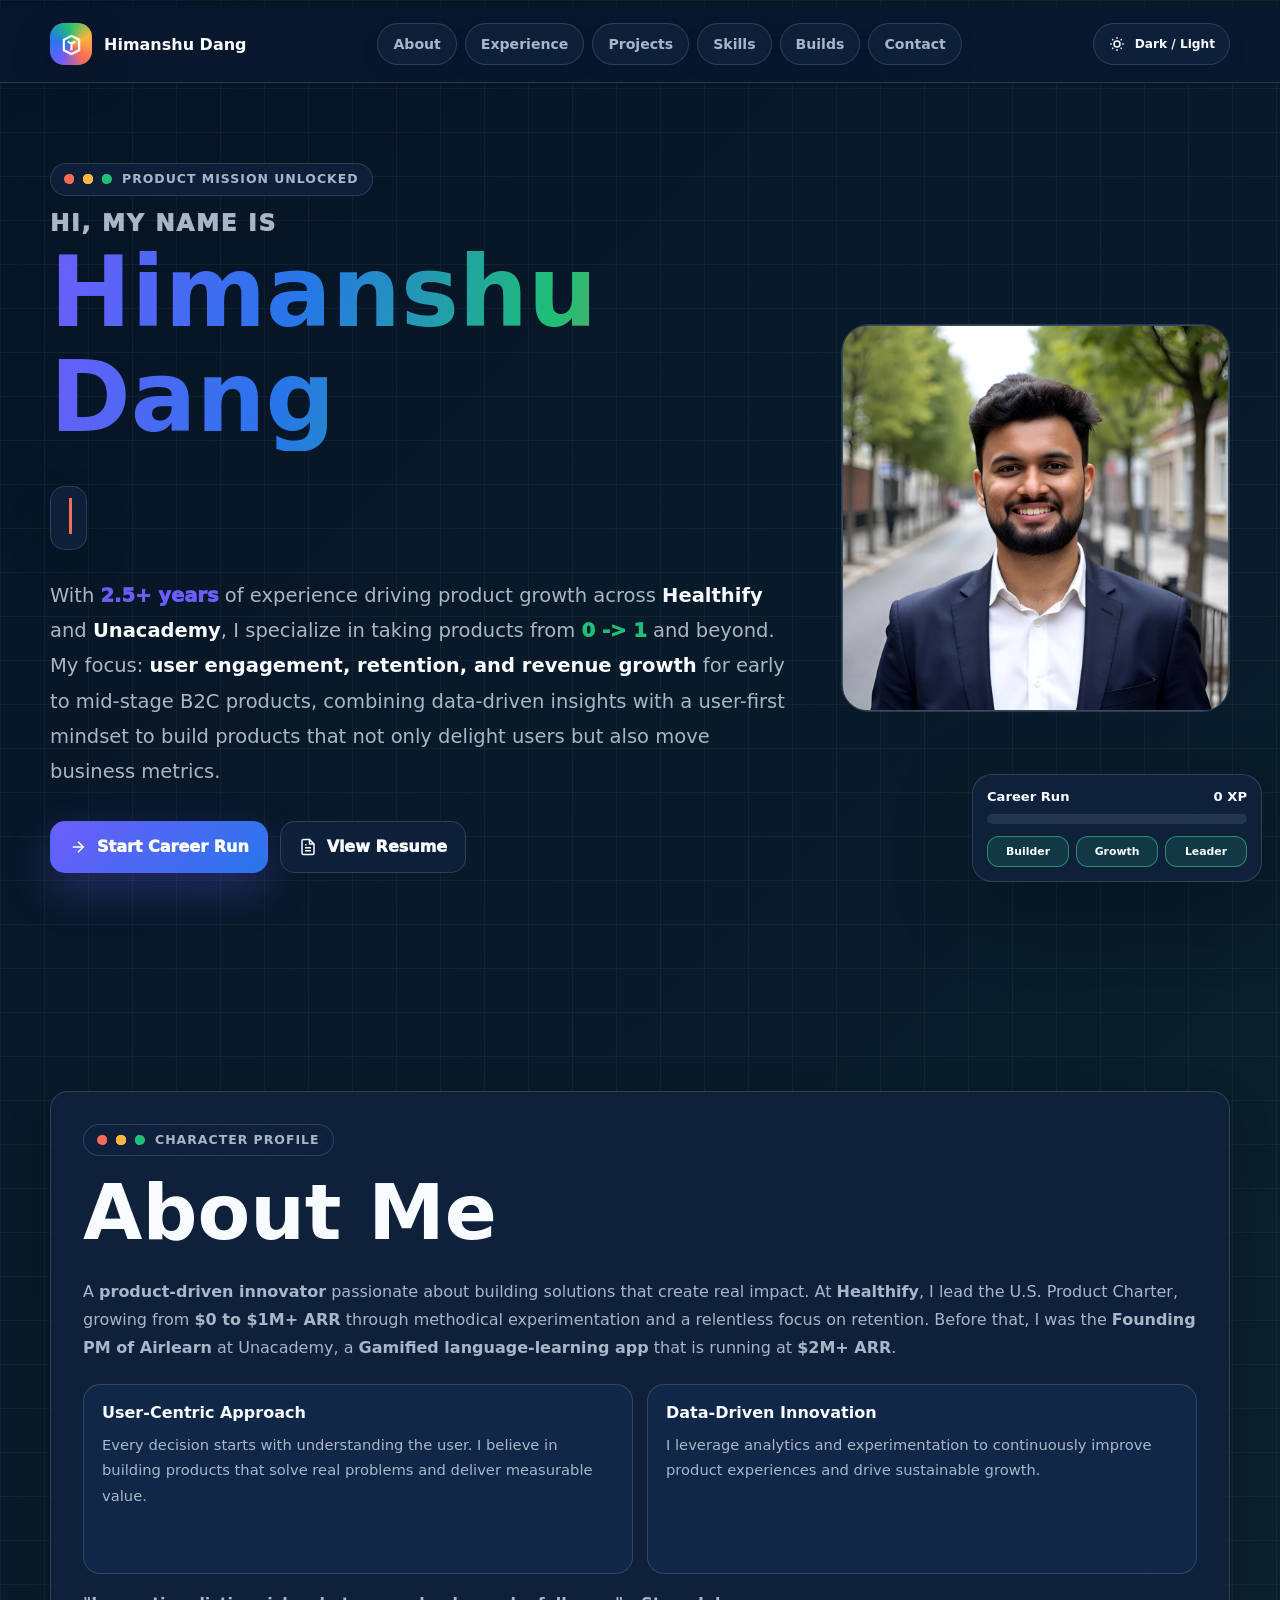
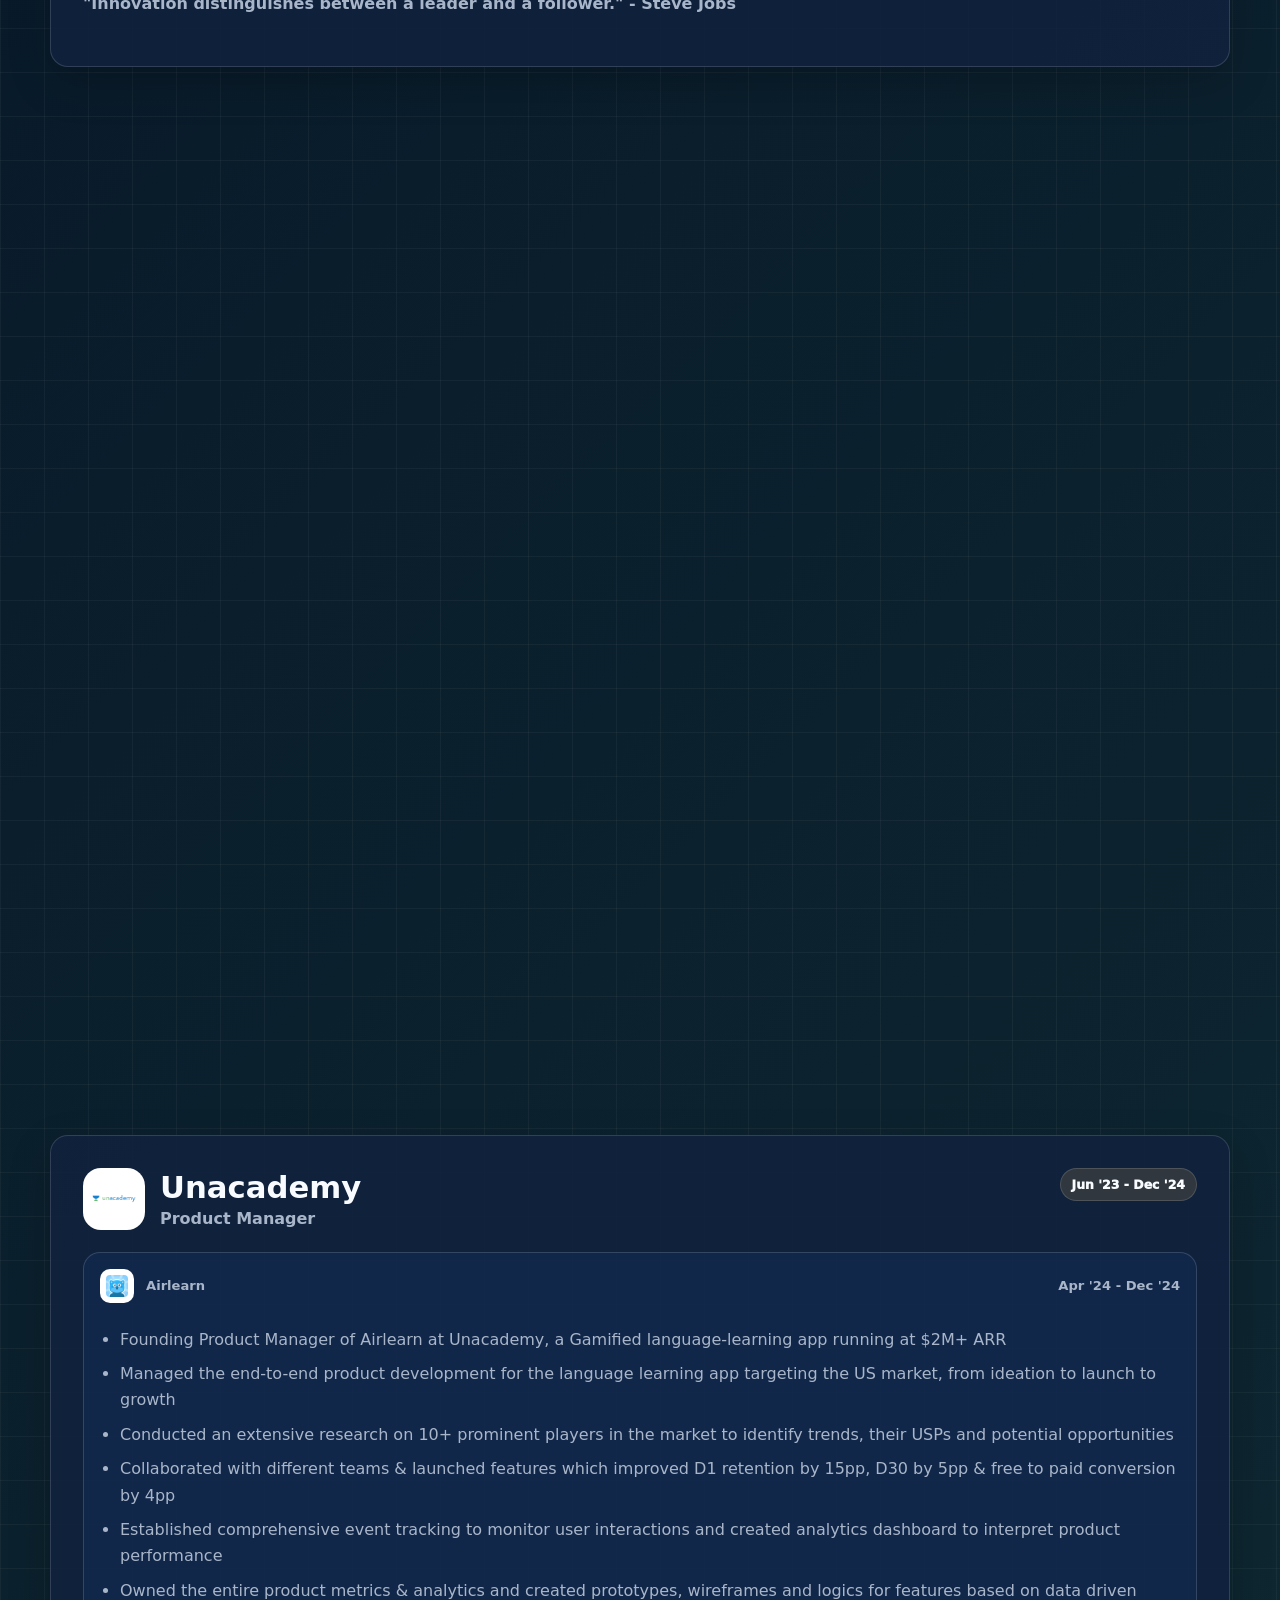
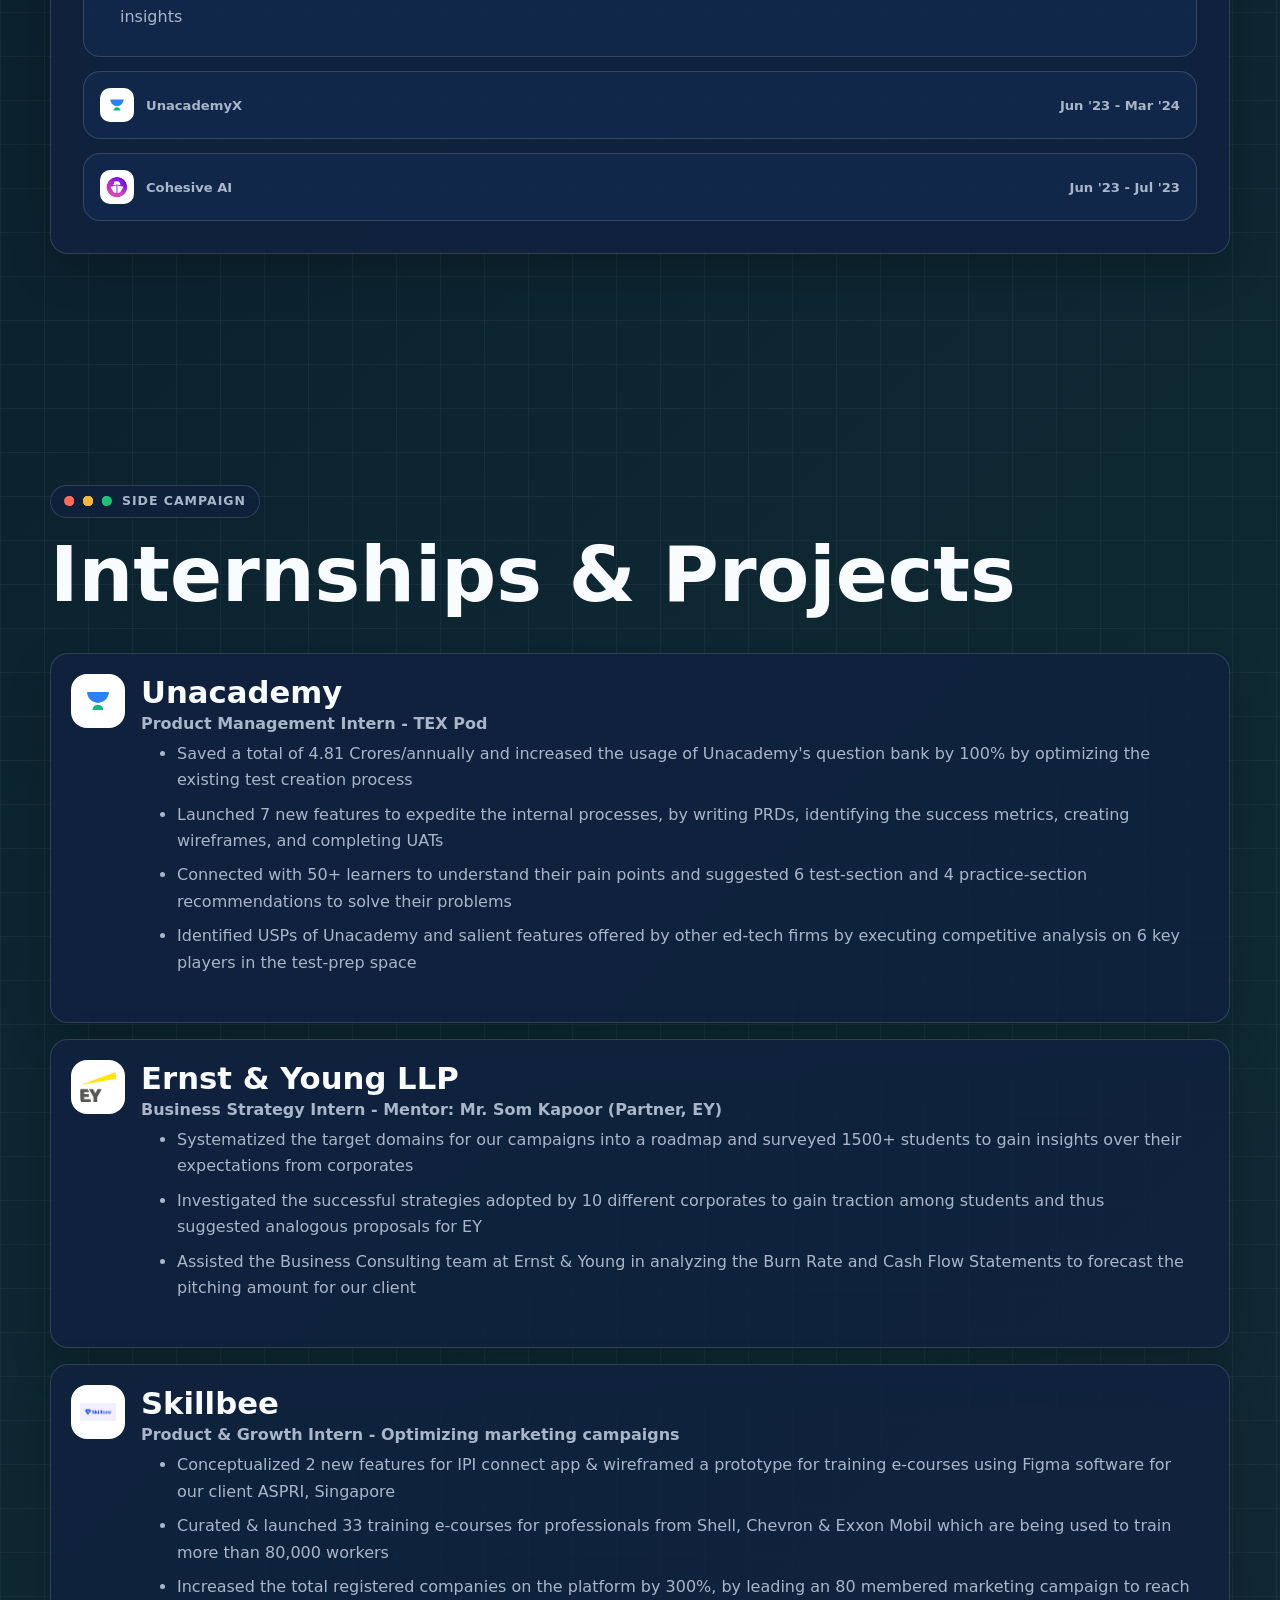
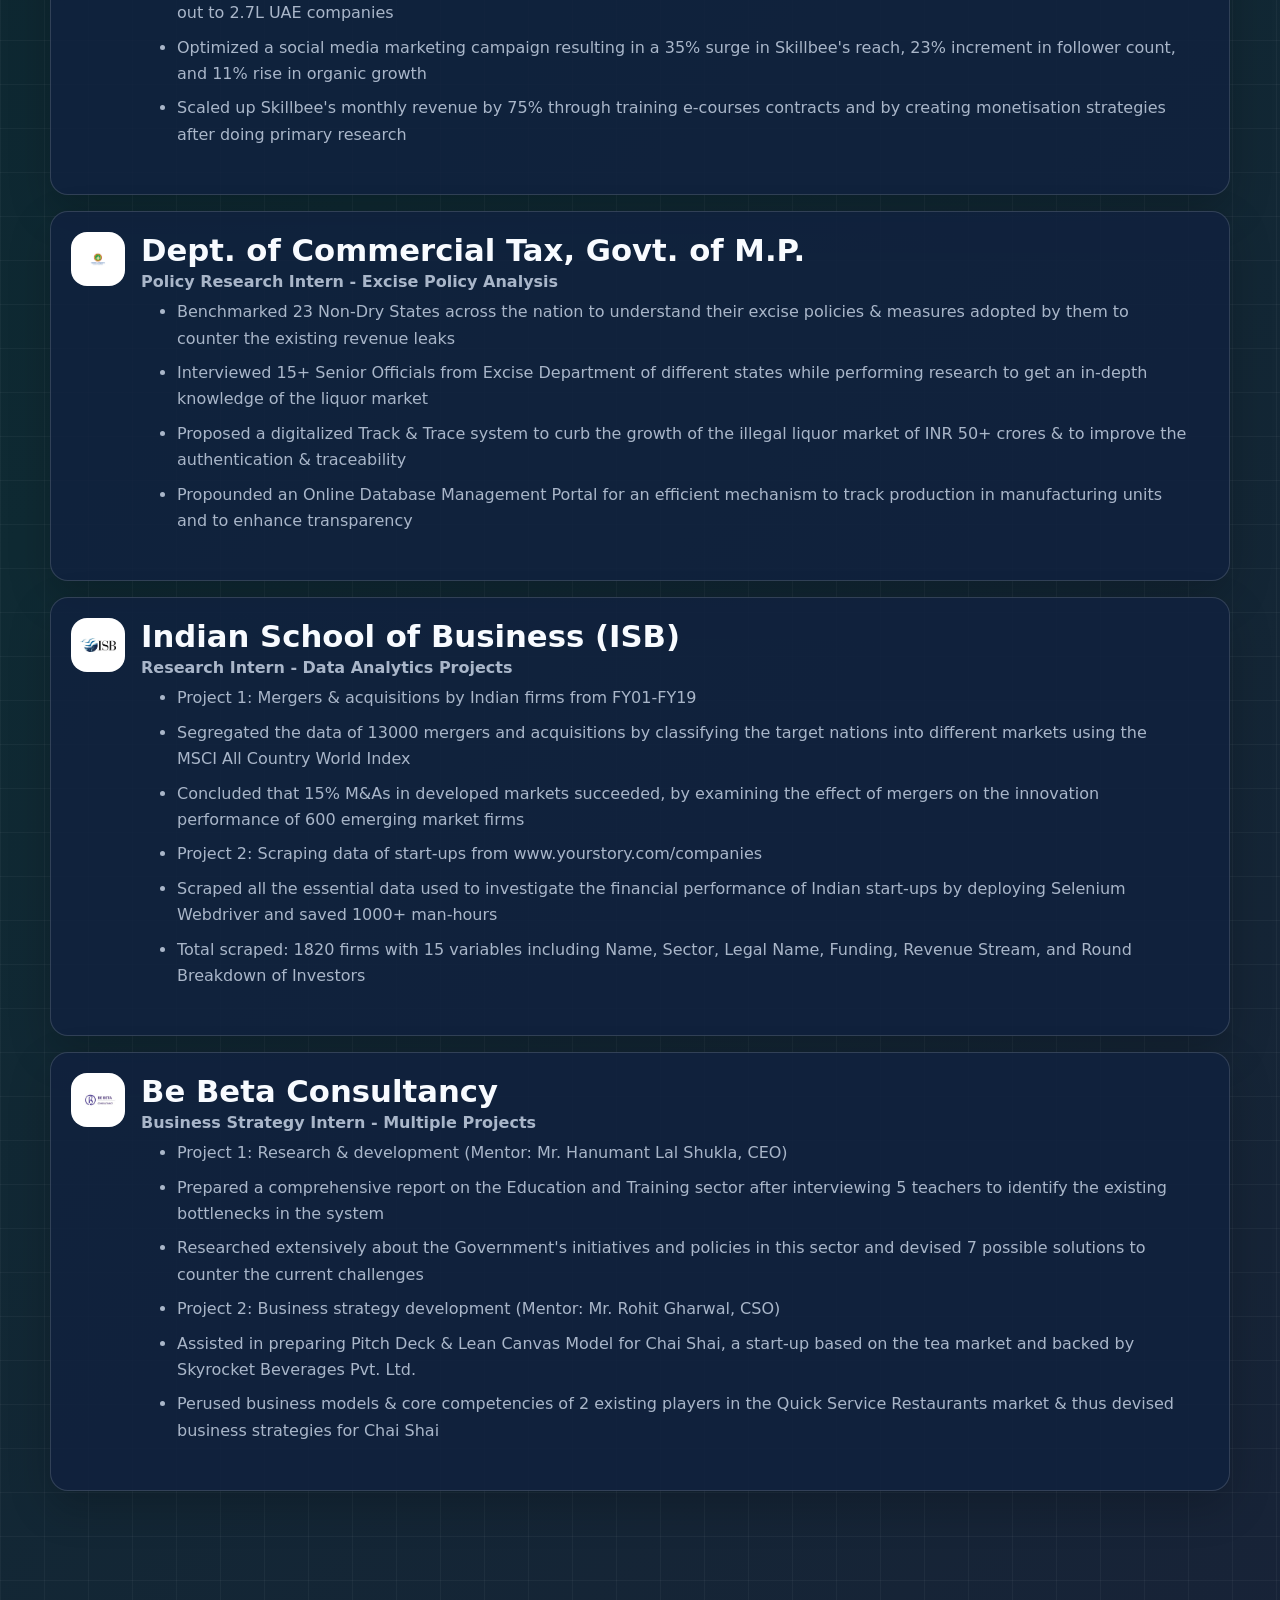
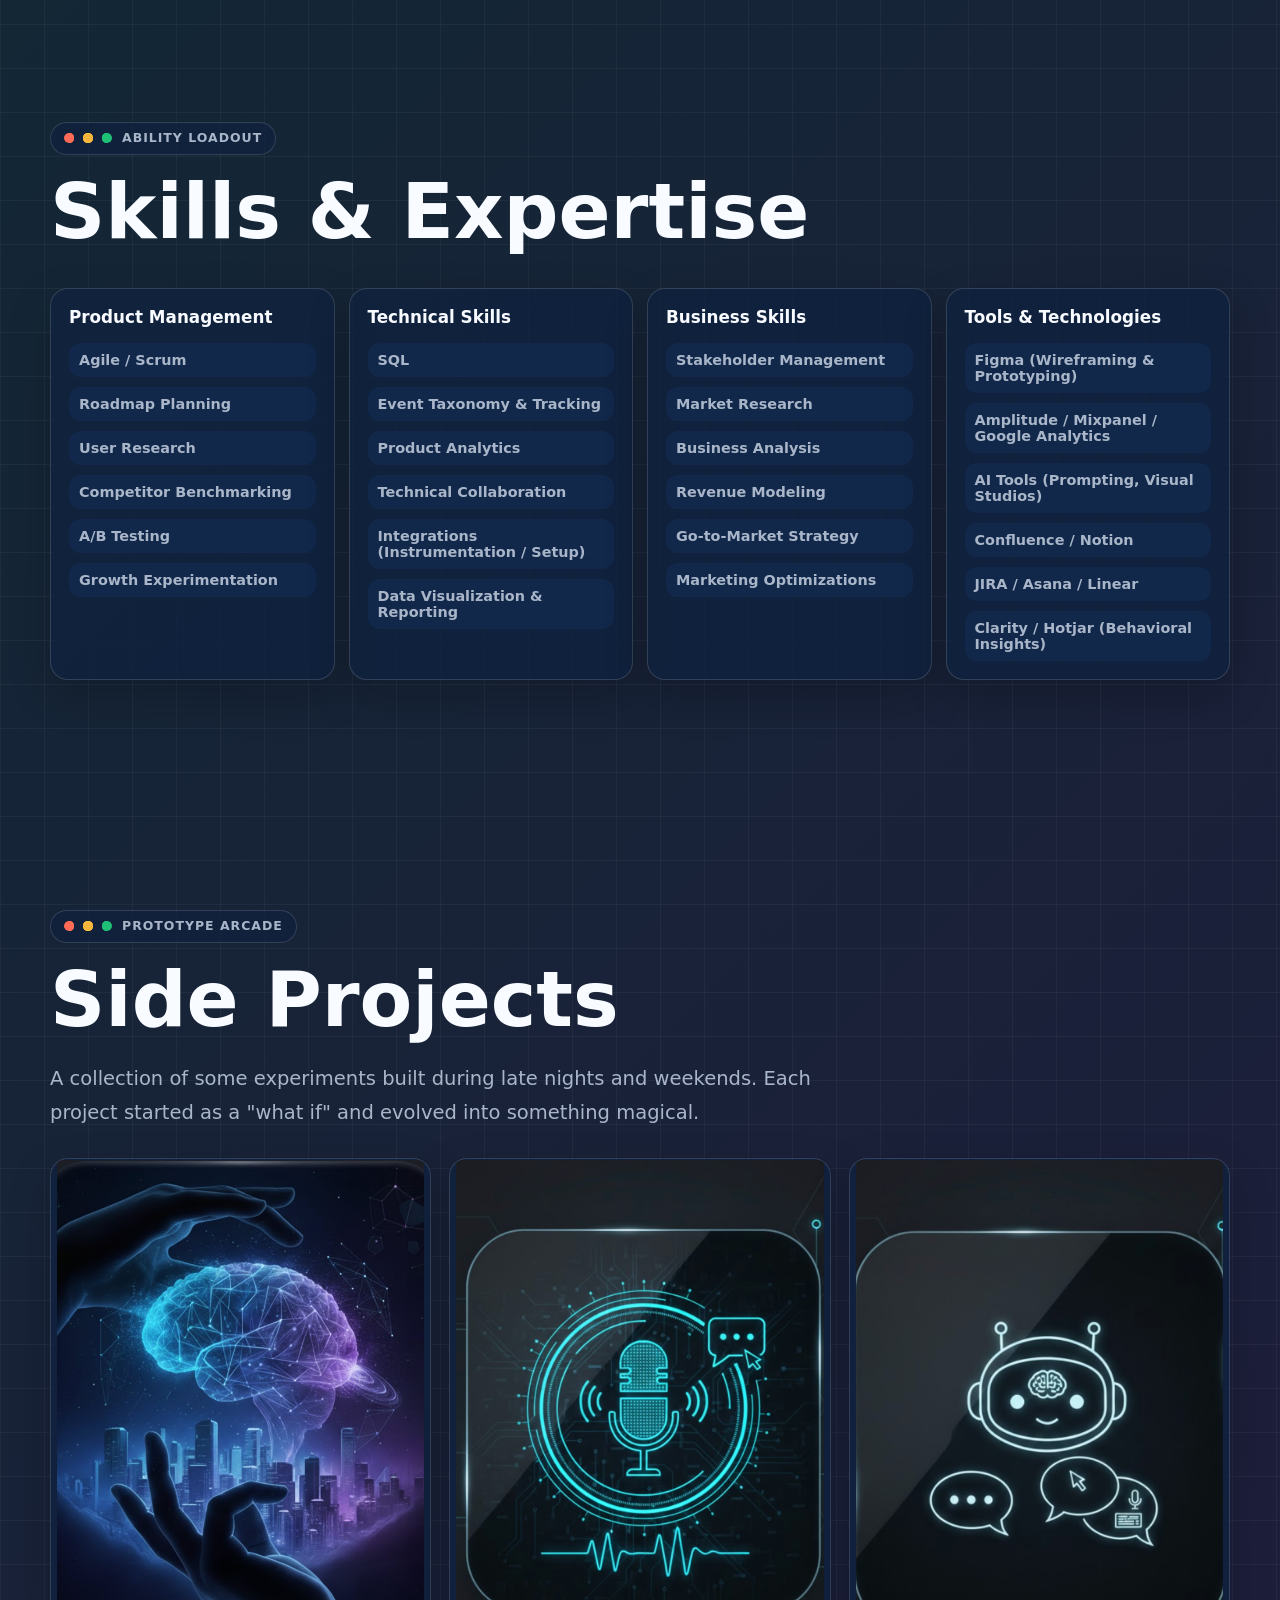
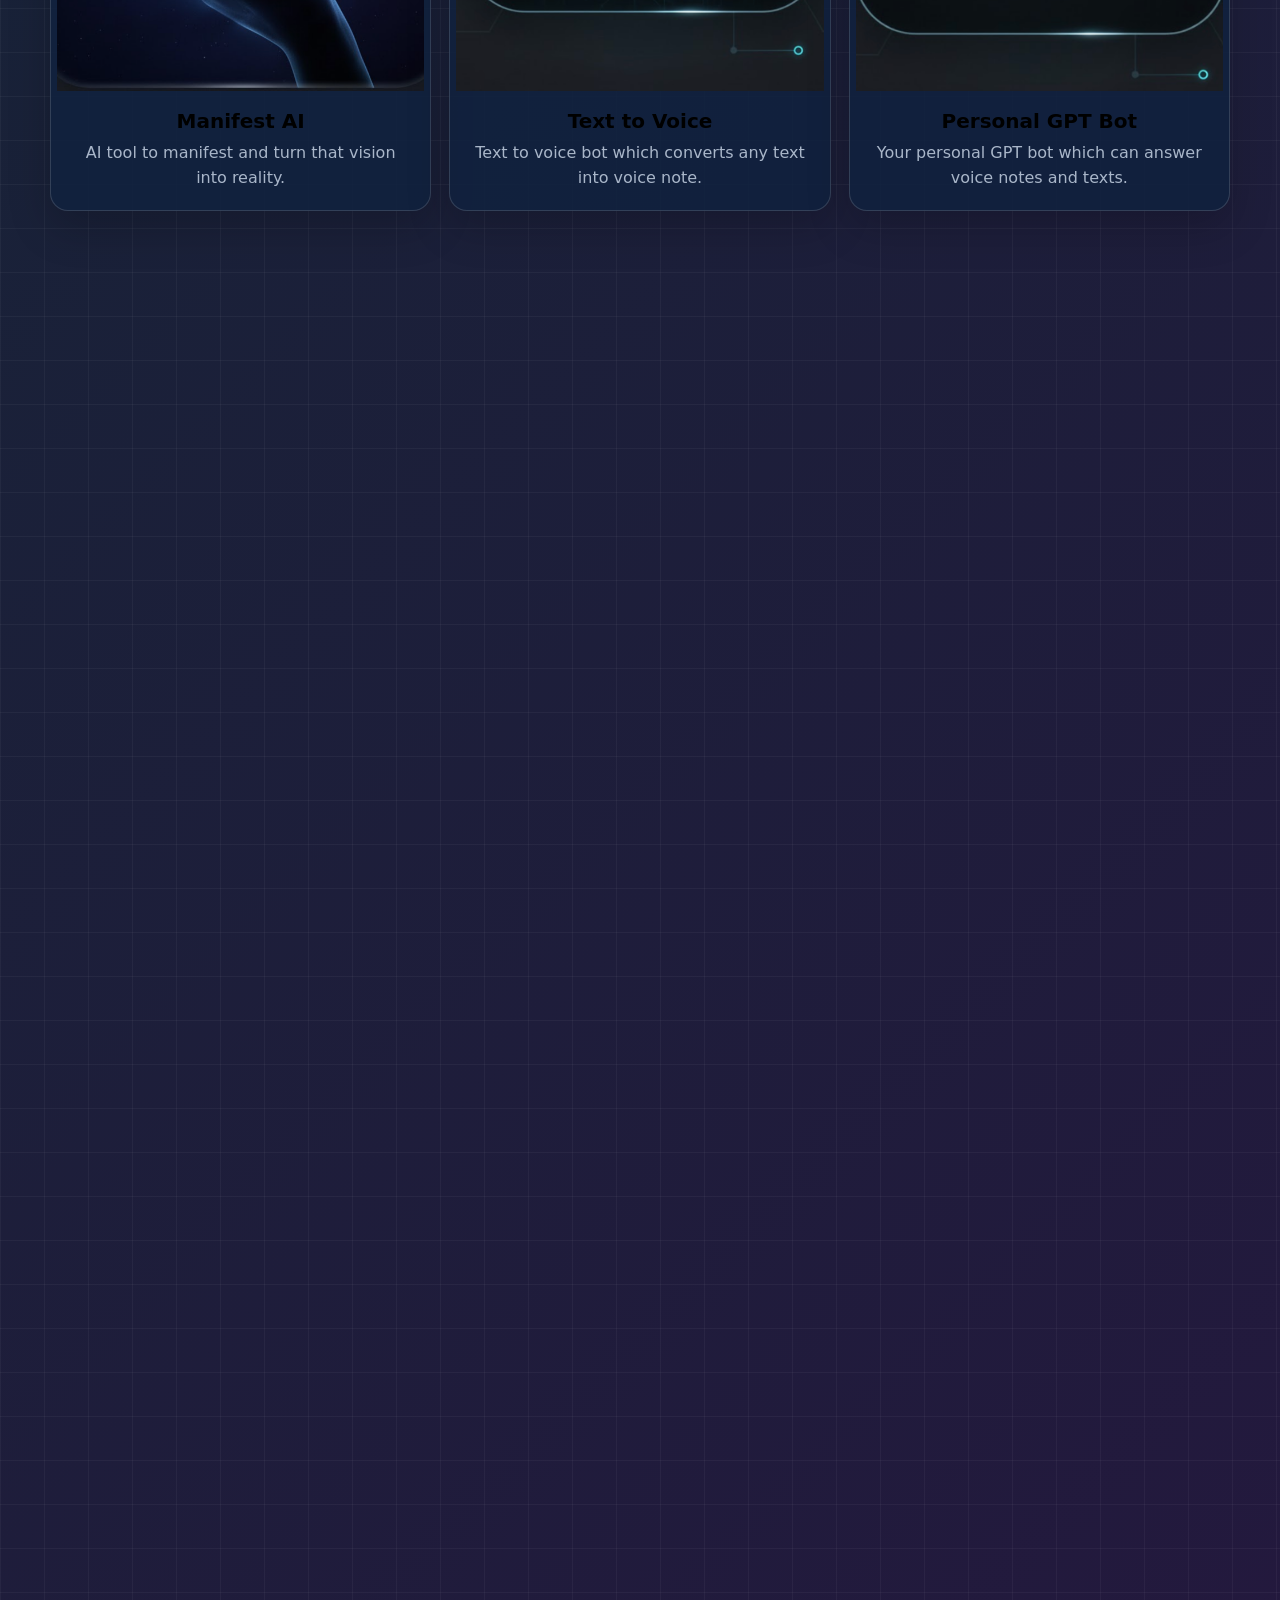
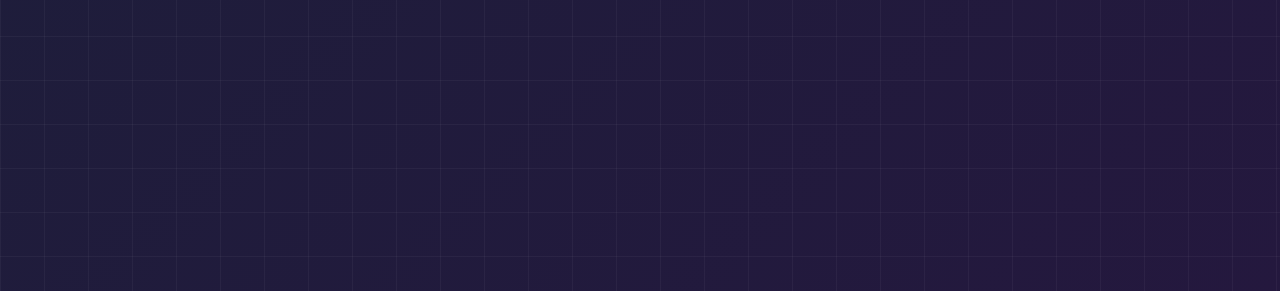
==== commit be30cd1f: "Update theme toggle and Airlearn copy" ====
--- a/index.html
+++ b/index.html
@@ -31,8 +31,9 @@
         <a href="#contact">Contact</a>
       </nav>
       <div style="display:flex;gap:8px;align-items:center">
-        <button class="icon-button" type="button" data-theme-toggle aria-label="Toggle theme">
+        <button class="icon-button theme-toggle" type="button" data-theme-toggle aria-label="Toggle dark/light mode" title="Dark / Light mode">
           <svg viewBox="0 0 24 24" fill="none" stroke="currentColor" stroke-width="2"><path d="M12 3v2m0 14v2m9-9h-2M5 12H3m15.36-6.36-1.42 1.42M7.05 16.95l-1.41 1.41m12.72 0-1.42-1.41M7.05 7.05 5.64 5.64"/><circle cx="12" cy="12" r="4"/></svg>
+          <span>Dark / Light</span>
         </button>
         <button class="menu-toggle" type="button" data-menu-toggle aria-label="Open menu">
           <svg viewBox="0 0 24 24" fill="none" stroke="currentColor" stroke-width="2.2"><path d="M4 7h16M4 12h16M4 17h16"/></svg>
@@ -84,13 +85,6 @@
           </div>
         </div>
       </div>
-
-      <div class="container mission-strip reveal">
-        <div class="mission"><span>Revenue quest</span><strong>$10K in month one</strong></div>
-        <div class="mission"><span>Retention quest</span><strong>D3: 20% to 45%</strong></div>
-        <div class="mission"><span>Growth quest</span><strong>70% sign-up lift</strong></div>
-        <div class="mission"><span>Ops quest</span><strong>4.81 Cr saved yearly</strong></div>
-      </div>
     </section>
 
     <section class="section" id="about">
@@ -102,8 +96,8 @@
             A <strong>product-driven innovator</strong> passionate about building solutions that create real impact.
             At <strong>Healthify</strong>, I lead the U.S. Product Charter, growing from <strong>$0 to $1M+ ARR</strong>
             through methodical experimentation and a relentless focus on retention. Before that, I was the
-            <strong>Founding PM of Airlearn</strong> at Unacademy, a U.S. language-learning app that reached
-            <strong>$2M ARR</strong>.
+            <strong>Founding PM of Airlearn</strong> at Unacademy, a <strong>Gamified language-learning app</strong>
+            that is running at <strong>$2M+ ARR</strong>.
           </p>
           <div class="approach-grid">
             <div class="approach-card">
@@ -174,7 +168,7 @@
                   <span>Apr '24 - Dec '24</span>
                 </summary>
                 <ul>
-                  <li>Founding Product Manager of Airlearn (Running at $2M ARR) by Unacademy which makes language learning fun & engaging</li>
+                  <li>Founding Product Manager of Airlearn at Unacademy, a Gamified language-learning app running at $2M+ ARR</li>
                   <li>Managed the end-to-end product development for the language learning app targeting the US market, from ideation to launch to growth</li>
                   <li>Conducted an extensive research on 10+ prominent players in the market to identify trends, their USPs and potential opportunities</li>
                   <li>Collaborated with different teams & launched features which improved D1 retention by 15pp, D30 by 5pp & free to paid conversion by 4pp</li>
--- a/shared.css
+++ b/shared.css
@@ -182,6 +182,20 @@
   cursor: pointer;
 }
 
+.theme-toggle {
+  min-width: 0;
+  padding: 0 14px;
+  cursor: pointer;
+}
+
+.theme-toggle span {
+  font-size: 0.76rem;
+  font-weight: 900;
+  letter-spacing: 0;
+  line-height: 1;
+  white-space: nowrap;
+}
+
 .menu-toggle svg,
 .icon-button svg,
 .chip-button svg,
@@ -518,36 +532,6 @@
   font-weight: 900;
   text-transform: uppercase;
   letter-spacing: 0.06em;
-}
-
-.mission-strip {
-  display: grid;
-  grid-template-columns: repeat(4, 1fr);
-  gap: 14px;
-  margin-top: 24px;
-}
-
-.mission {
-  min-height: 132px;
-  padding: 18px;
-  border: 1px solid var(--line);
-  border-radius: 18px;
-  background: color-mix(in srgb, var(--panel) 84%, transparent);
-  box-shadow: var(--shadow-soft);
-}
-
-.mission span {
-  color: var(--muted);
-  font-size: 0.75rem;
-  font-weight: 950;
-  text-transform: uppercase;
-  letter-spacing: 0.08em;
-}
-
-.mission strong {
-  display: block;
-  margin-top: 18px;
-  font-size: clamp(1.3rem, 3vw, 2.4rem);
 }
 
 .two-column {
@@ -1180,7 +1164,6 @@
     grid-template-columns: 1fr;
   }
 
-  .mission-strip,
   .skills-grid,
   .achievement-grid {
     grid-template-columns: repeat(2, 1fr);
@@ -1214,7 +1197,6 @@
   .navlinks.open { display: grid; grid-template-columns: 1fr 1fr; }
   .navlinks a { min-height: 42px; }
   .hero { min-height: auto; }
-  .mission-strip,
   .skills-grid,
   .achievement-grid,
   .project-gallery,
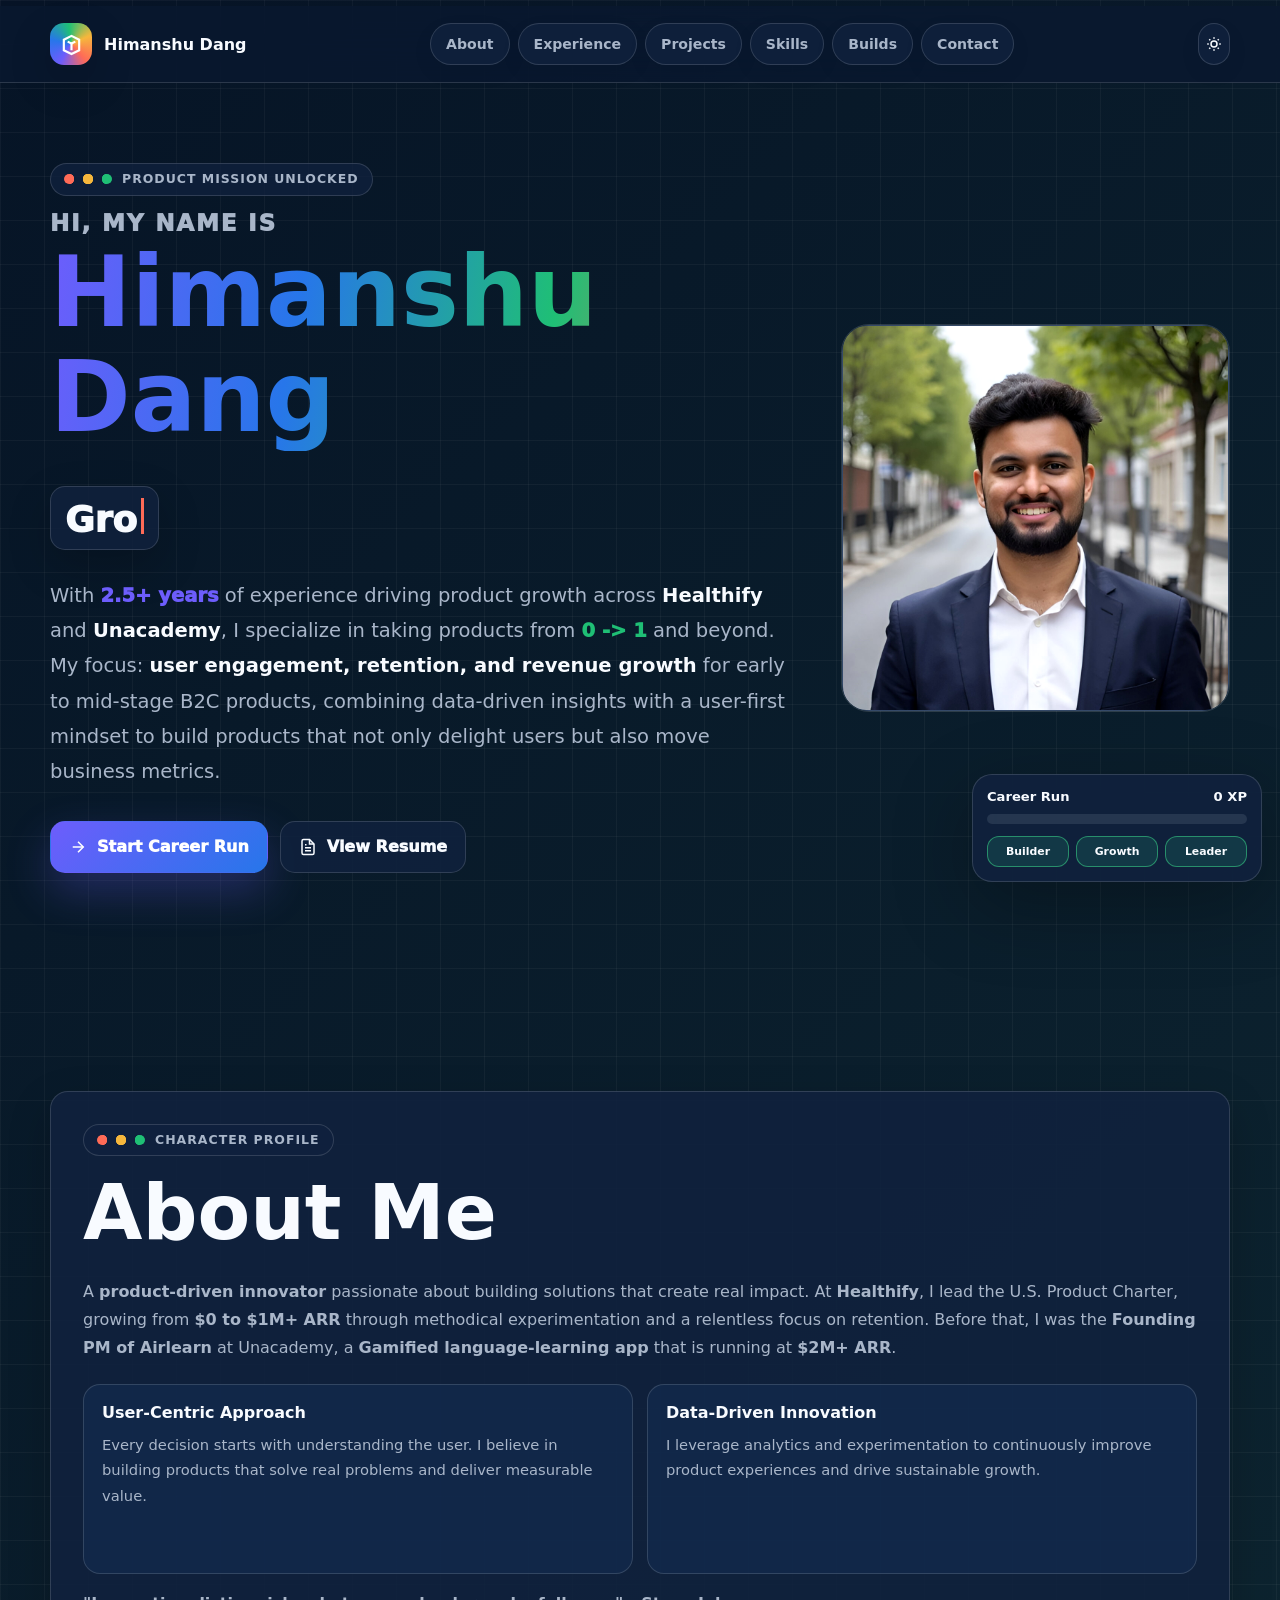
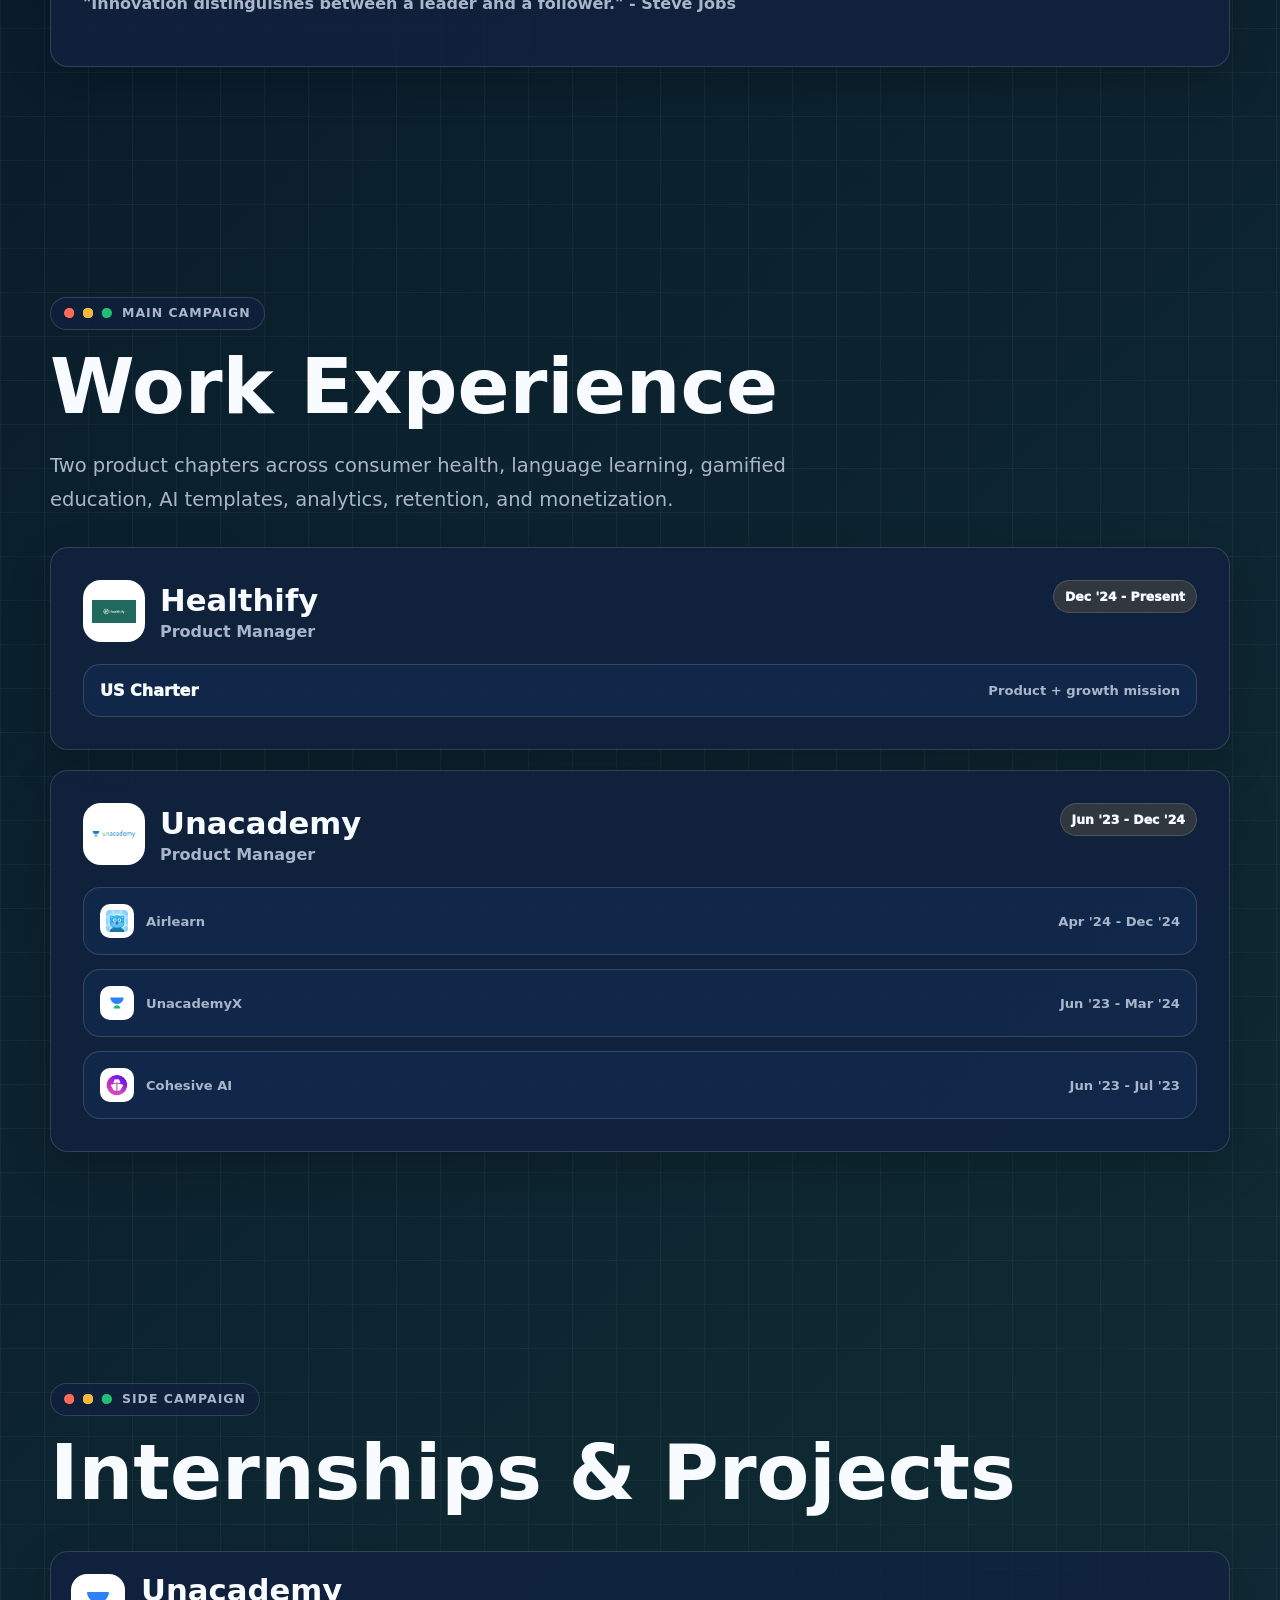
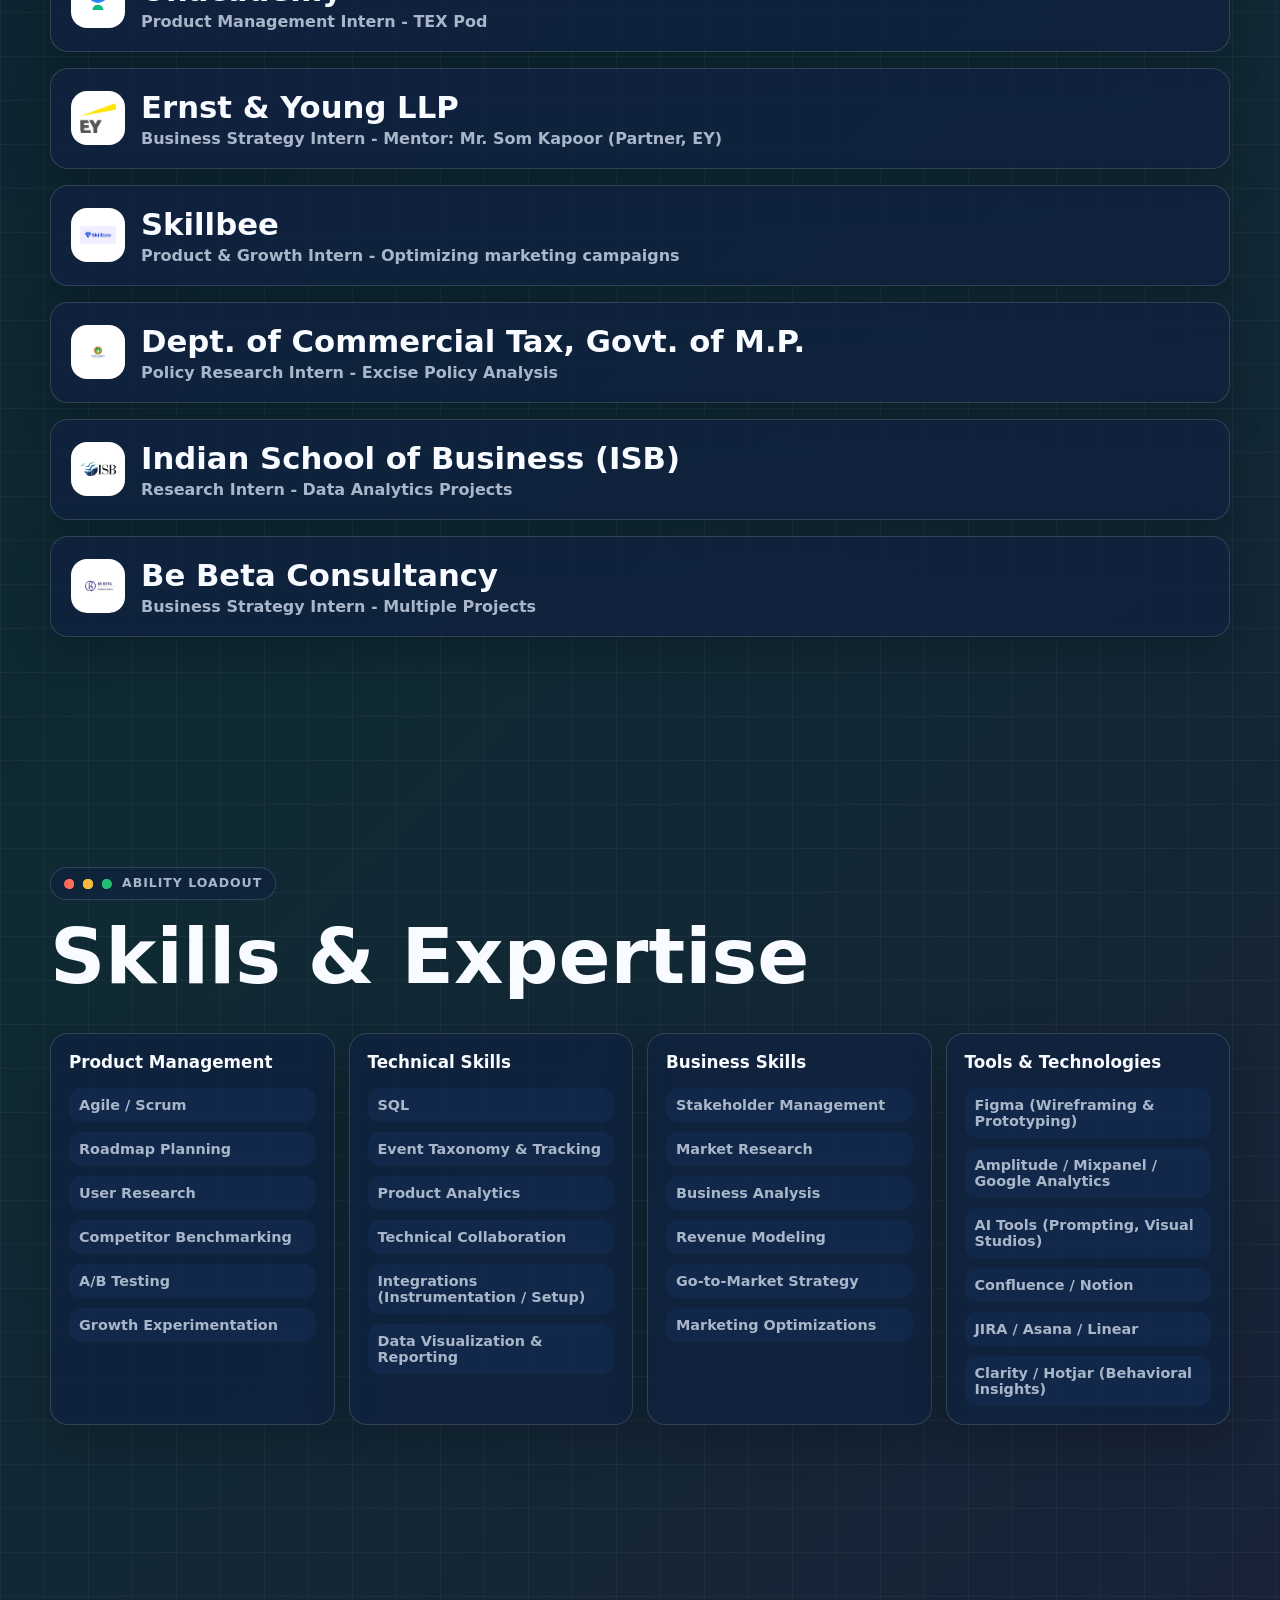
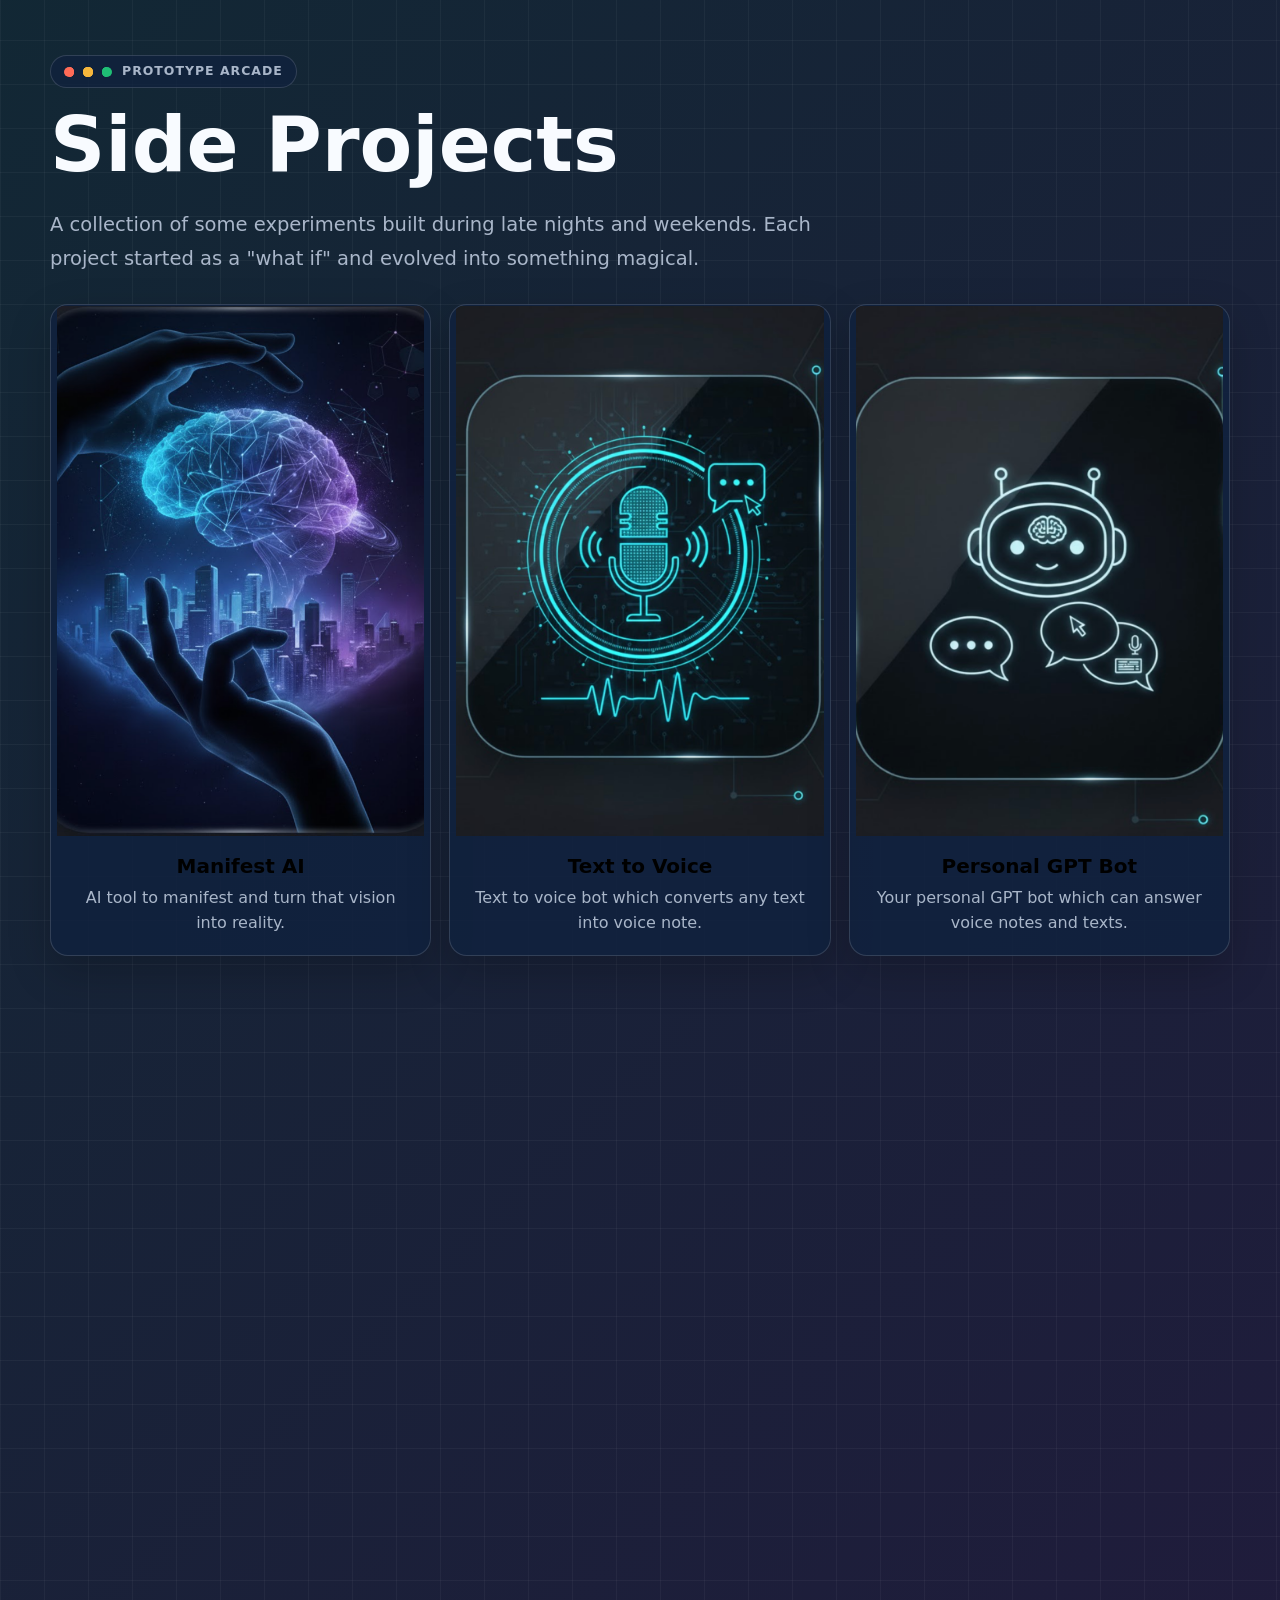
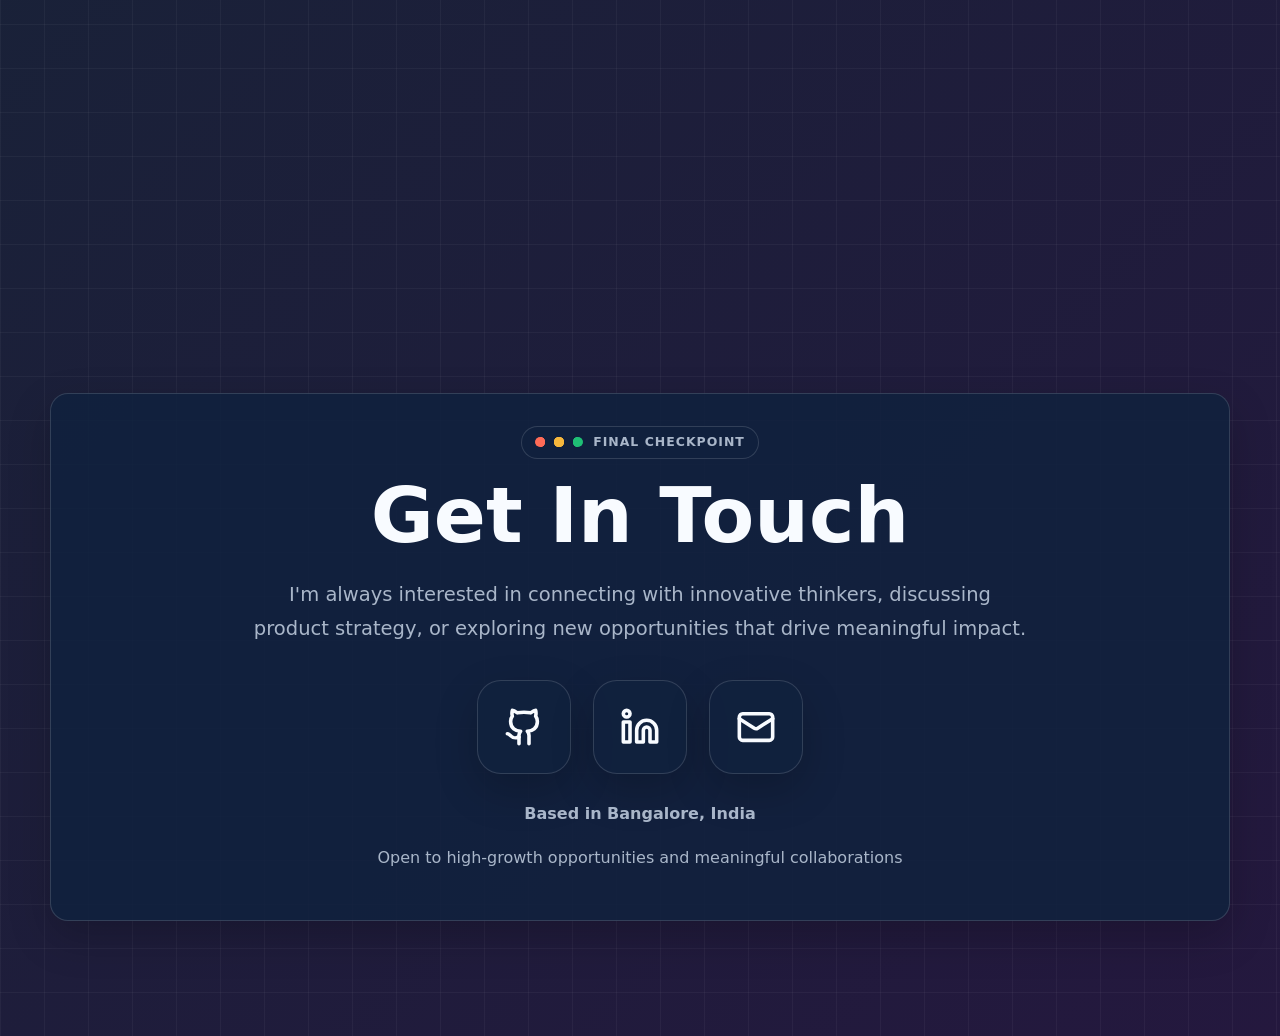
==== commit a9cc0517: "Collapse experience and internship cards" ====
--- a/index.html
+++ b/index.html
@@ -31,9 +31,8 @@
         <a href="#contact">Contact</a>
       </nav>
       <div style="display:flex;gap:8px;align-items:center">
-        <button class="icon-button theme-toggle" type="button" data-theme-toggle aria-label="Toggle dark/light mode" title="Dark / Light mode">
+        <button class="icon-button" type="button" data-theme-toggle aria-label="Toggle theme">
           <svg viewBox="0 0 24 24" fill="none" stroke="currentColor" stroke-width="2"><path d="M12 3v2m0 14v2m9-9h-2M5 12H3m15.36-6.36-1.42 1.42M7.05 16.95l-1.41 1.41m12.72 0-1.42-1.41M7.05 7.05 5.64 5.64"/><circle cx="12" cy="12" r="4"/></svg>
-          <span>Dark / Light</span>
         </button>
         <button class="menu-toggle" type="button" data-menu-toggle aria-label="Open menu">
           <svg viewBox="0 0 24 24" fill="none" stroke="currentColor" stroke-width="2.2"><path d="M4 7h16M4 12h16M4 17h16"/></svg>
@@ -133,7 +132,7 @@
               <span class="date-pill">Dec '24 - Present</span>
             </div>
             <div class="project-list">
-              <details class="project-mini" open>
+              <details class="project-mini">
                 <summary>US Charter <span>Product + growth mission</span></summary>
                 <ul>
                   <li>Leading the U.S. Product Charter at Healthify, and contributing to cross-functional initiatives across the organization.</li>
@@ -159,7 +158,7 @@
               <span class="date-pill">Jun '23 - Dec '24</span>
             </div>
             <div class="project-list">
-              <details class="project-mini" open>
+              <details class="project-mini">
                 <summary>
                   <span class="project-summary-main">
                     <img class="mini-logo" src="./assets/airlearn-logo-B7maITIO.png" alt="Airlearn logo">
@@ -217,68 +216,79 @@
         <span class="section-kicker reveal">Side campaign</span>
         <h2 class="section-title reveal">Internships & Projects</h2>
         <div class="timeline" style="margin-top:30px">
-          <article class="timeline-card reveal">
-            <img class="logo" src="./assets/unacademyx-logo-CcSRe7ei.png" alt="Unacademy">
-            <div>
+          <details class="timeline-card reveal">
+            <summary>
+              <img class="logo" src="./assets/unacademyx-logo-CcSRe7ei.png" alt="Unacademy">
+              <div>
               <h3>Unacademy</h3>
               <p class="role">Product Management Intern - TEX Pod</p>
-              <ul>
+              </div>
+            </summary>
+            <ul>
                 <li>Saved a total of 4.81 Crores/annually and increased the usage of Unacademy's question bank by 100% by optimizing the existing test creation process</li>
                 <li>Launched 7 new features to expedite the internal processes, by writing PRDs, identifying the success metrics, creating wireframes, and completing UATs</li>
                 <li>Connected with 50+ learners to understand their pain points and suggested 6 test-section and 4 practice-section recommendations to solve their problems</li>
                 <li>Identified USPs of Unacademy and salient features offered by other ed-tech firms by executing competitive analysis on 6 key players in the test-prep space</li>
               </ul>
-            </div>
-          </article>
-
-          <article class="timeline-card reveal">
-            <img class="logo" src="./assets/ey-logo-BgG1Wc1F.png" alt="EY">
-            <div>
+          </details>
+
+          <details class="timeline-card reveal">
+            <summary>
+              <img class="logo" src="./assets/ey-logo-BgG1Wc1F.png" alt="EY">
+              <div>
               <h3>Ernst & Young LLP</h3>
               <p class="role">Business Strategy Intern - Mentor: Mr. Som Kapoor (Partner, EY)</p>
-              <ul>
+              </div>
+            </summary>
+            <ul>
                 <li>Systematized the target domains for our campaigns into a roadmap and surveyed 1500+ students to gain insights over their expectations from corporates</li>
                 <li>Investigated the successful strategies adopted by 10 different corporates to gain traction among students and thus suggested analogous proposals for EY</li>
                 <li>Assisted the Business Consulting team at Ernst & Young in analyzing the Burn Rate and Cash Flow Statements to forecast the pitching amount for our client</li>
               </ul>
-            </div>
-          </article>
-
-          <article class="timeline-card reveal">
-            <img class="logo" src="./assets/skillbee-logo-DbFC6B-G.png" alt="Skillbee">
-            <div>
+          </details>
+
+          <details class="timeline-card reveal">
+            <summary>
+              <img class="logo" src="./assets/skillbee-logo-DbFC6B-G.png" alt="Skillbee">
+              <div>
               <h3>Skillbee</h3>
               <p class="role">Product & Growth Intern - Optimizing marketing campaigns</p>
-              <ul>
+              </div>
+            </summary>
+            <ul>
                 <li>Conceptualized 2 new features for IPI connect app & wireframed a prototype for training e-courses using Figma software for our client ASPRI, Singapore</li>
                 <li>Curated & launched 33 training e-courses for professionals from Shell, Chevron & Exxon Mobil which are being used to train more than 80,000 workers</li>
                 <li>Increased the total registered companies on the platform by 300%, by leading an 80 membered marketing campaign to reach out to 2.7L UAE companies</li>
                 <li>Optimized a social media marketing campaign resulting in a 35% surge in Skillbee's reach, 23% increment in follower count, and 11% rise in organic growth</li>
                 <li>Scaled up Skillbee's monthly revenue by 75% through training e-courses contracts and by creating monetisation strategies after doing primary research</li>
               </ul>
-            </div>
-          </article>
-
-          <article class="timeline-card reveal">
-            <img class="logo" src="./assets/mpgovt-logo-BsinwV2K.png" alt="MP Govt">
-            <div>
+          </details>
+
+          <details class="timeline-card reveal">
+            <summary>
+              <img class="logo" src="./assets/mpgovt-logo-BsinwV2K.png" alt="MP Govt">
+              <div>
               <h3>Dept. of Commercial Tax, Govt. of M.P.</h3>
               <p class="role">Policy Research Intern - Excise Policy Analysis</p>
-              <ul>
+              </div>
+            </summary>
+            <ul>
                 <li>Benchmarked 23 Non-Dry States across the nation to understand their excise policies & measures adopted by them to counter the existing revenue leaks</li>
                 <li>Interviewed 15+ Senior Officials from Excise Department of different states while performing research to get an in-depth knowledge of the liquor market</li>
                 <li>Proposed a digitalized Track & Trace system to curb the growth of the illegal liquor market of INR 50+ crores & to improve the authentication & traceability</li>
                 <li>Propounded an Online Database Management Portal for an efficient mechanism to track production in manufacturing units and to enhance transparency</li>
               </ul>
-            </div>
-          </article>
-
-          <article class="timeline-card reveal">
-            <img class="logo" src="./assets/isb-logo-Cz7ex_cP.png" alt="ISB">
-            <div>
+          </details>
+
+          <details class="timeline-card reveal">
+            <summary>
+              <img class="logo" src="./assets/isb-logo-Cz7ex_cP.png" alt="ISB">
+              <div>
               <h3>Indian School of Business (ISB)</h3>
               <p class="role">Research Intern - Data Analytics Projects</p>
-              <ul>
+              </div>
+            </summary>
+            <ul>
                 <li>Project 1: Mergers & acquisitions by Indian firms from FY01-FY19</li>
                 <li>Segregated the data of 13000 mergers and acquisitions by classifying the target nations into different markets using the MSCI All Country World Index</li>
                 <li>Concluded that 15% M&As in developed markets succeeded, by examining the effect of mergers on the innovation performance of 600 emerging market firms</li>
@@ -286,15 +296,17 @@
                 <li>Scraped all the essential data used to investigate the financial performance of Indian start-ups by deploying Selenium Webdriver and saved 1000+ man-hours</li>
                 <li>Total scraped: 1820 firms with 15 variables including Name, Sector, Legal Name, Funding, Revenue Stream, and Round Breakdown of Investors</li>
               </ul>
-            </div>
-          </article>
-
-          <article class="timeline-card reveal">
-            <img class="logo" src="./assets/bebeta-logo-Bg5K1AFi.png" alt="Be Beta">
-            <div>
+          </details>
+
+          <details class="timeline-card reveal">
+            <summary>
+              <img class="logo" src="./assets/bebeta-logo-Bg5K1AFi.png" alt="Be Beta">
+              <div>
               <h3>Be Beta Consultancy</h3>
               <p class="role">Business Strategy Intern - Multiple Projects</p>
-              <ul>
+              </div>
+            </summary>
+            <ul>
                 <li>Project 1: Research & development (Mentor: Mr. Hanumant Lal Shukla, CEO)</li>
                 <li>Prepared a comprehensive report on the Education and Training sector after interviewing 5 teachers to identify the existing bottlenecks in the system</li>
                 <li>Researched extensively about the Government's initiatives and policies in this sector and devised 7 possible solutions to counter the current challenges</li>
@@ -302,8 +314,7 @@
                 <li>Assisted in preparing Pitch Deck & Lean Canvas Model for Chai Shai, a start-up based on the tea market and backed by Skyrocket Beverages Pvt. Ltd.</li>
                 <li>Perused business models & core competencies of 2 existing players in the Quick Service Restaurants market & thus devised business strategies for Chai Shai</li>
               </ul>
-            </div>
-          </article>
+          </details>
         </div>
       </div>
     </section>
--- a/shared.css
+++ b/shared.css
@@ -182,20 +182,6 @@
   cursor: pointer;
 }
 
-.theme-toggle {
-  min-width: 0;
-  padding: 0 14px;
-  cursor: pointer;
-}
-
-.theme-toggle span {
-  font-size: 0.76rem;
-  font-weight: 900;
-  letter-spacing: 0;
-  line-height: 1;
-  white-space: nowrap;
-}
-
 .menu-toggle svg,
 .icon-button svg,
 .chip-button svg,
@@ -771,13 +757,16 @@
 }
 
 .project-mini {
+  position: relative;
   border: 1px solid var(--line);
   border-radius: 17px;
   background: color-mix(in srgb, var(--panel-2) 76%, transparent);
   overflow: hidden;
+  transition: transform 180ms ease, border-color 180ms ease, box-shadow 180ms ease;
 }
 
 .project-mini summary {
+  position: relative;
   list-style: none;
   cursor: pointer;
   padding: 16px;
@@ -786,6 +775,7 @@
   justify-content: space-between;
   gap: 16px;
   font-weight: 950;
+  transition: padding 180ms ease, background 180ms ease;
 }
 
 .project-summary-main {
@@ -808,6 +798,40 @@
 
 .project-mini summary::-webkit-details-marker { display: none; }
 
+.project-mini:not([open]):hover {
+  transform: translateY(-3px);
+  border-color: color-mix(in srgb, var(--green) 48%, var(--line));
+  box-shadow: var(--shadow-soft);
+}
+
+.project-mini:not([open]) summary:hover {
+  padding-bottom: 34px;
+  background: color-mix(in srgb, var(--green) 8%, transparent);
+}
+
+.project-mini:not([open]) summary::after,
+.timeline-card:not([open]) summary::after {
+  content: "Tap to view more";
+  position: absolute;
+  right: 16px;
+  bottom: 8px;
+  opacity: 0;
+  transform: translateY(5px);
+  color: var(--green);
+  font-size: 0.72rem;
+  font-weight: 950;
+  text-transform: uppercase;
+  letter-spacing: 0.04em;
+  pointer-events: none;
+  transition: opacity 180ms ease, transform 180ms ease;
+}
+
+.project-mini:not([open]) summary:hover::after,
+.timeline-card:not([open]) summary:hover::after {
+  opacity: 1;
+  transform: translateY(0);
+}
+
 .project-mini summary span {
   color: var(--muted);
   font-size: 0.82rem;
@@ -834,13 +858,42 @@
 }
 
 .timeline-card {
+  position: relative;
+  padding: 0;
+  overflow: hidden;
+  transition: transform 180ms ease, border-color 180ms ease, box-shadow 180ms ease;
+}
+
+.timeline-card .logo { width: 54px; height: 54px; border-radius: 16px; }
+
+.timeline-card summary {
+  position: relative;
+  list-style: none;
+  cursor: pointer;
   padding: 20px;
   display: grid;
   grid-template-columns: auto 1fr;
   gap: 16px;
-}
-
-.timeline-card .logo { width: 54px; height: 54px; border-radius: 16px; }
+  align-items: center;
+  transition: padding 180ms ease, background 180ms ease;
+}
+
+.timeline-card summary::-webkit-details-marker { display: none; }
+
+.timeline-card:not([open]):hover {
+  transform: translateY(-3px);
+  border-color: color-mix(in srgb, var(--green) 48%, var(--line));
+  box-shadow: var(--shadow-soft);
+}
+
+.timeline-card:not([open]) summary:hover {
+  padding-bottom: 38px;
+  background: color-mix(in srgb, var(--green) 8%, transparent);
+}
+
+.timeline-card > ul {
+  padding: 0 20px 22px 98px;
+}
 
 .skills-grid {
   display: grid;
@@ -1209,6 +1262,10 @@
     flex-direction: column;
   }
 
+  .timeline-card > ul {
+    padding: 0 18px 20px 24px;
+  }
+
   .resume-toolbar {
     align-items: flex-start;
     flex-direction: column;
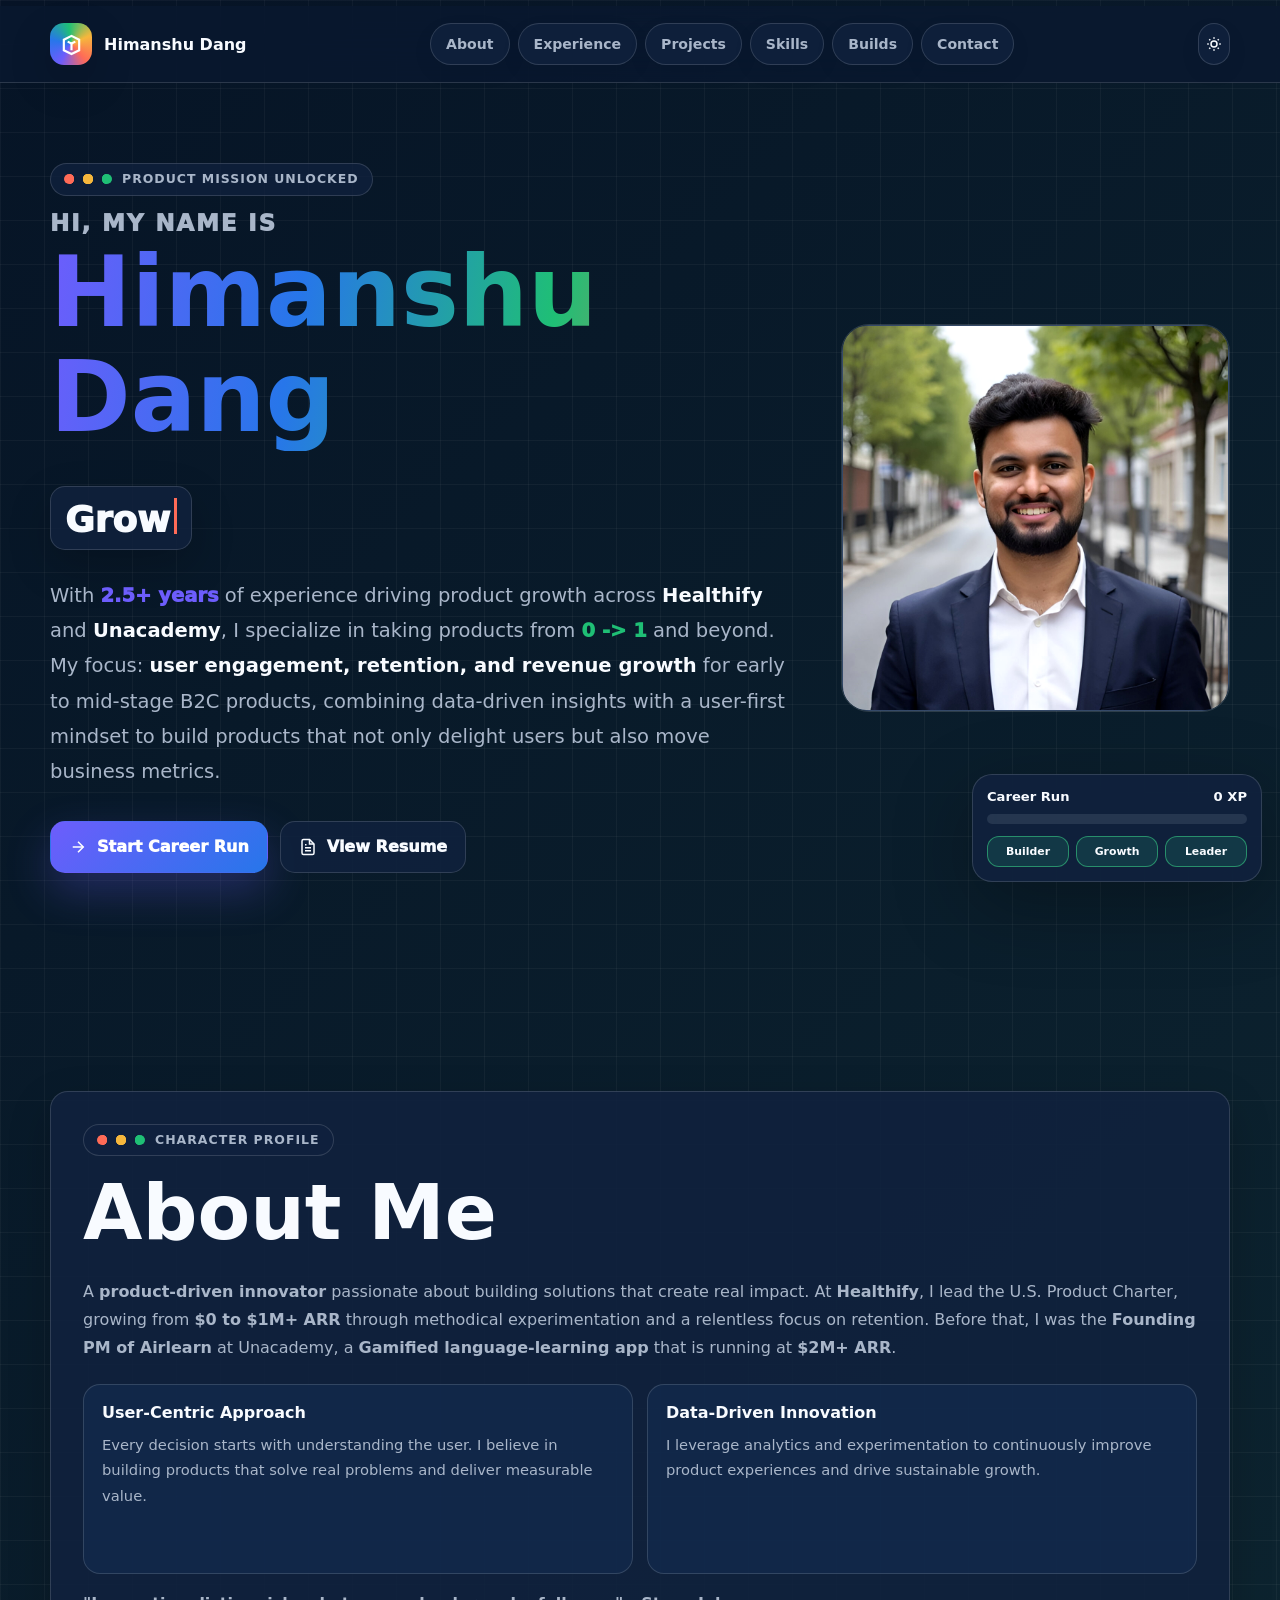
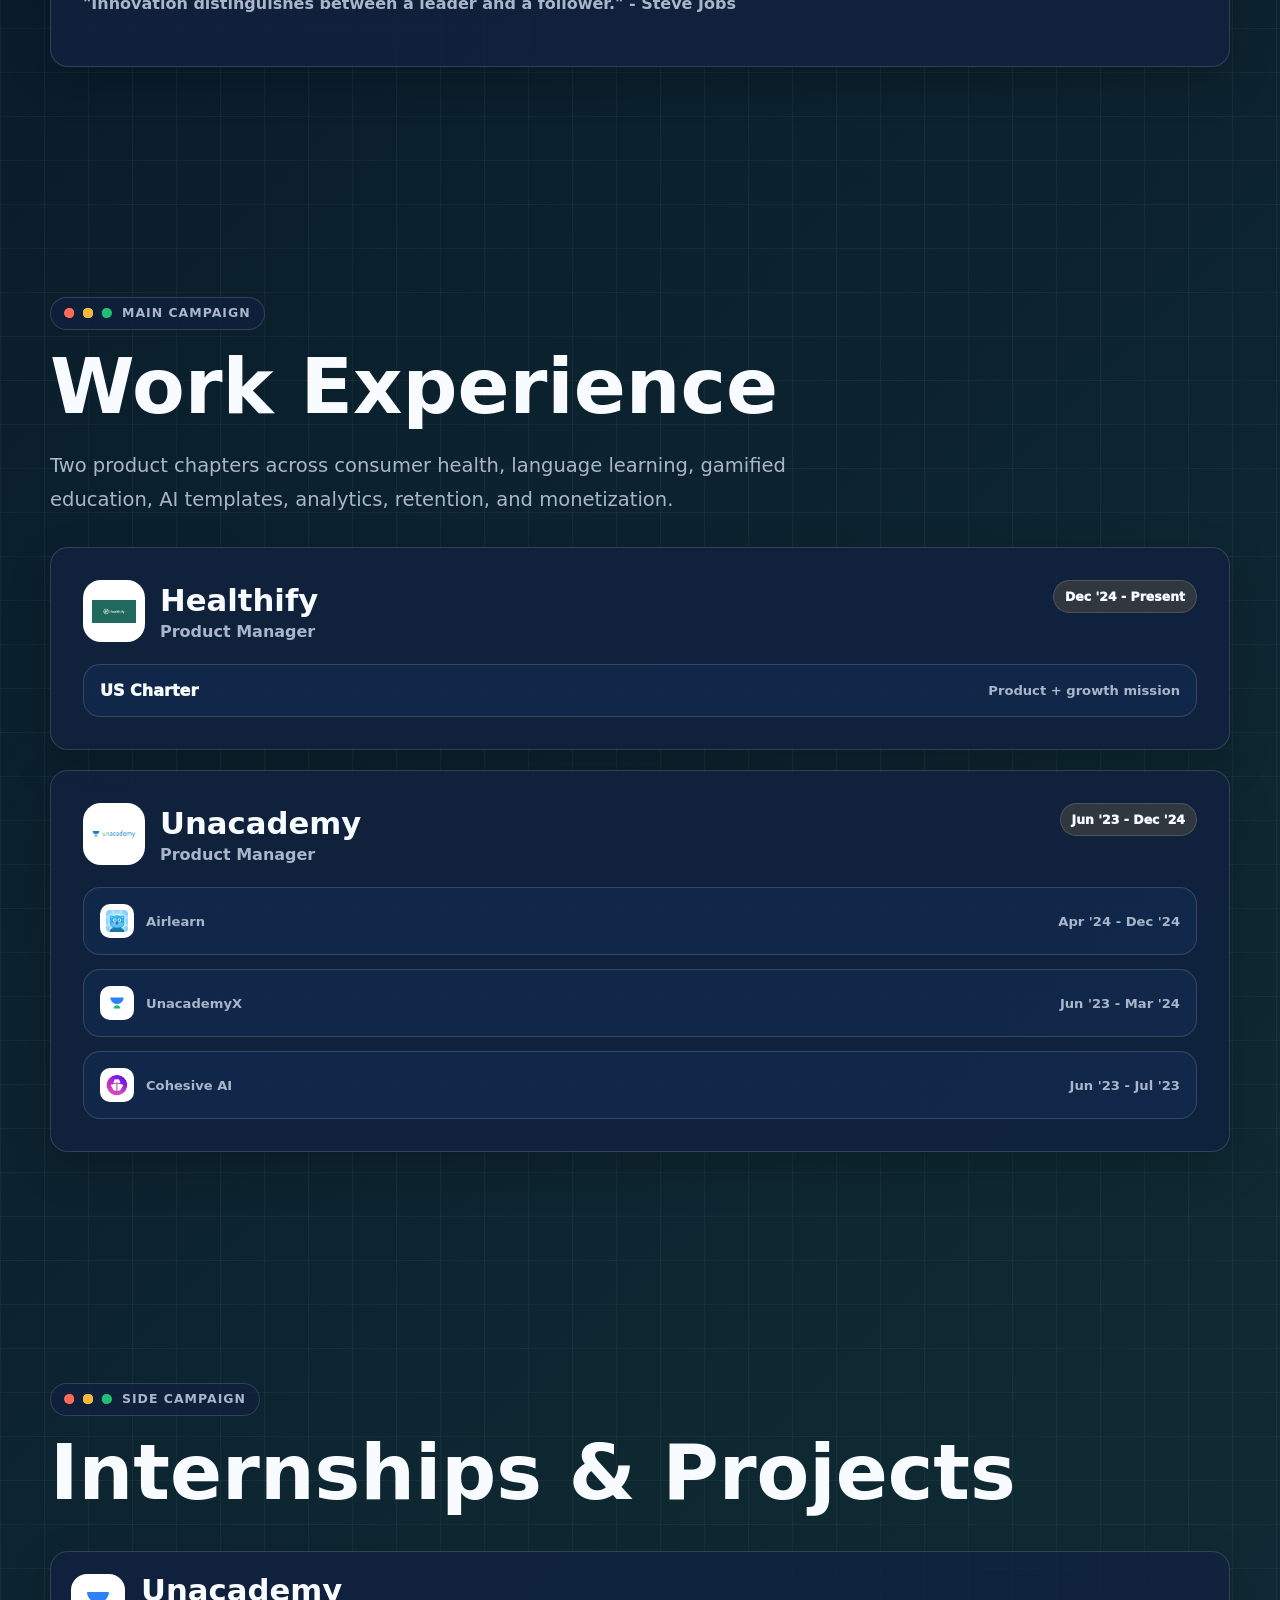
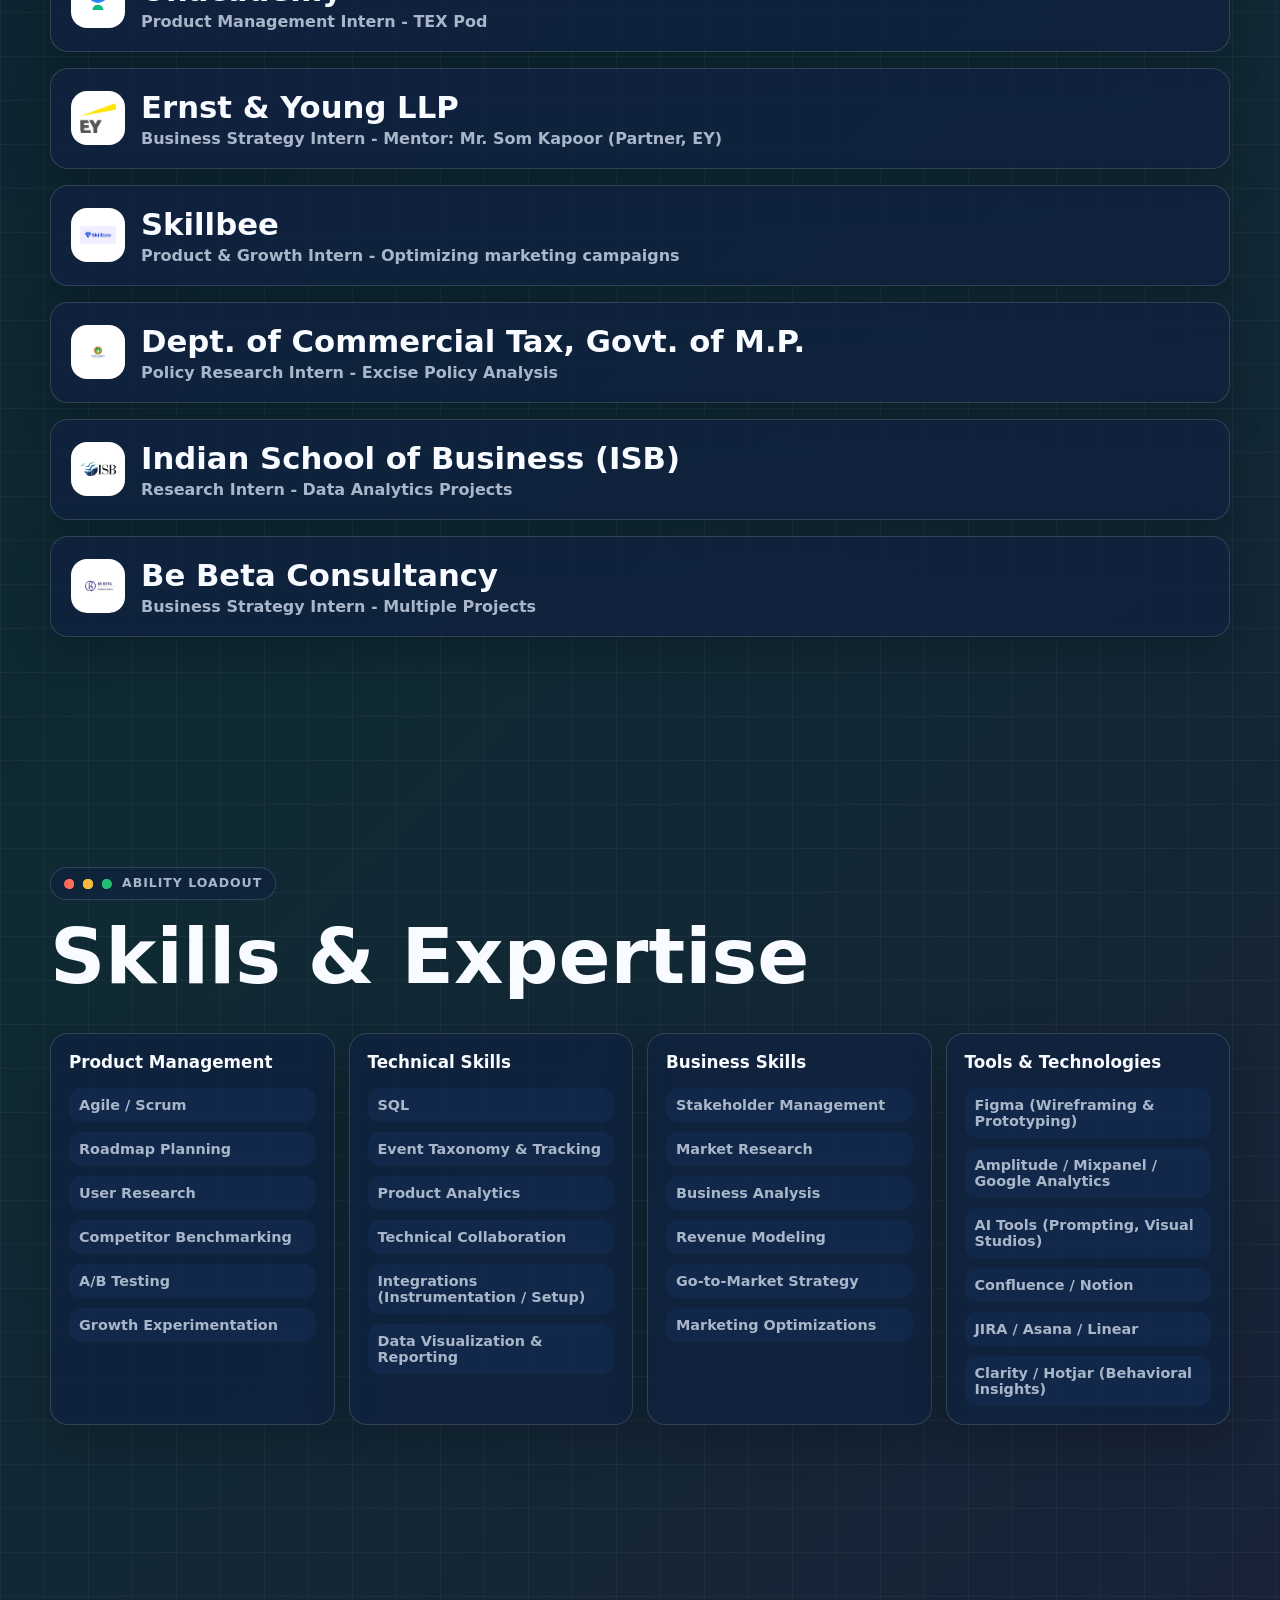
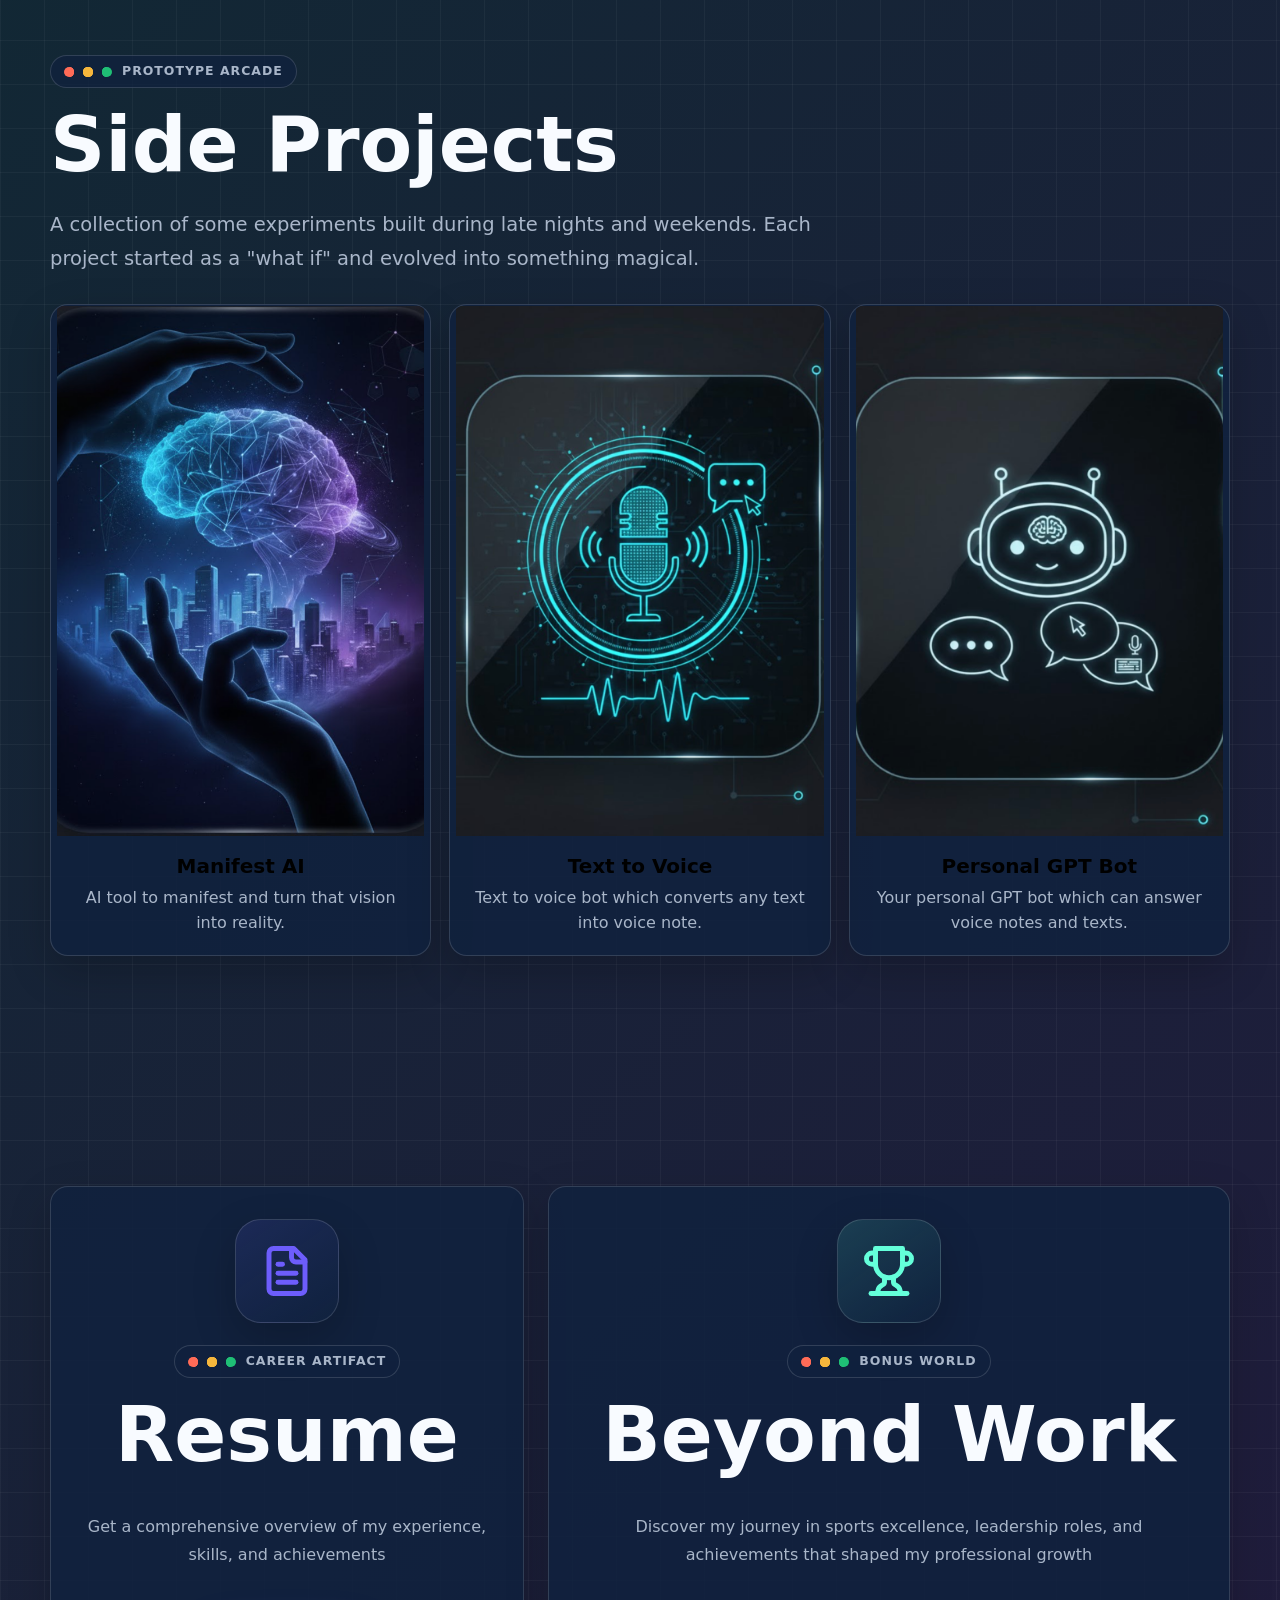
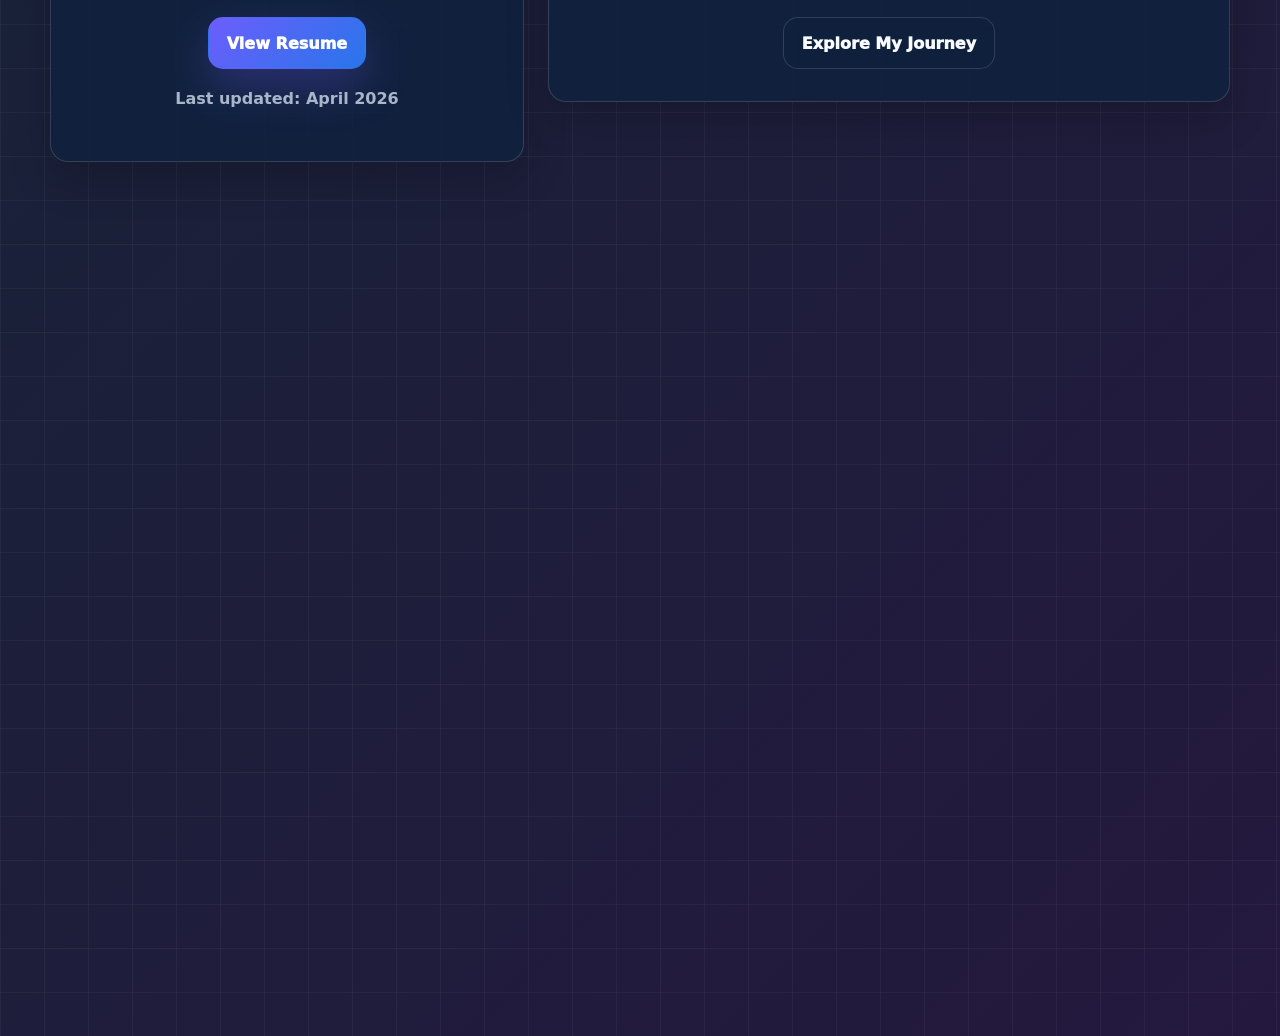
==== commit bf3cb8ce: "Update resume PDF" ====
--- a/index.html
+++ b/index.html
@@ -370,7 +370,7 @@
           <h2 class="section-title">Resume</h2>
           <p>Get a comprehensive overview of my experience, skills, and achievements</p>
           <div class="cta-row"><a class="cta primary" href="./resume.html">View Resume</a></div>
-          <p><strong>Last updated: February 2026</strong></p>
+          <p><strong>Last updated: April 2026</strong></p>
         </div>
         <div class="panel reveal section-card">
           <div class="section-logo logo-trophy" aria-hidden="true">
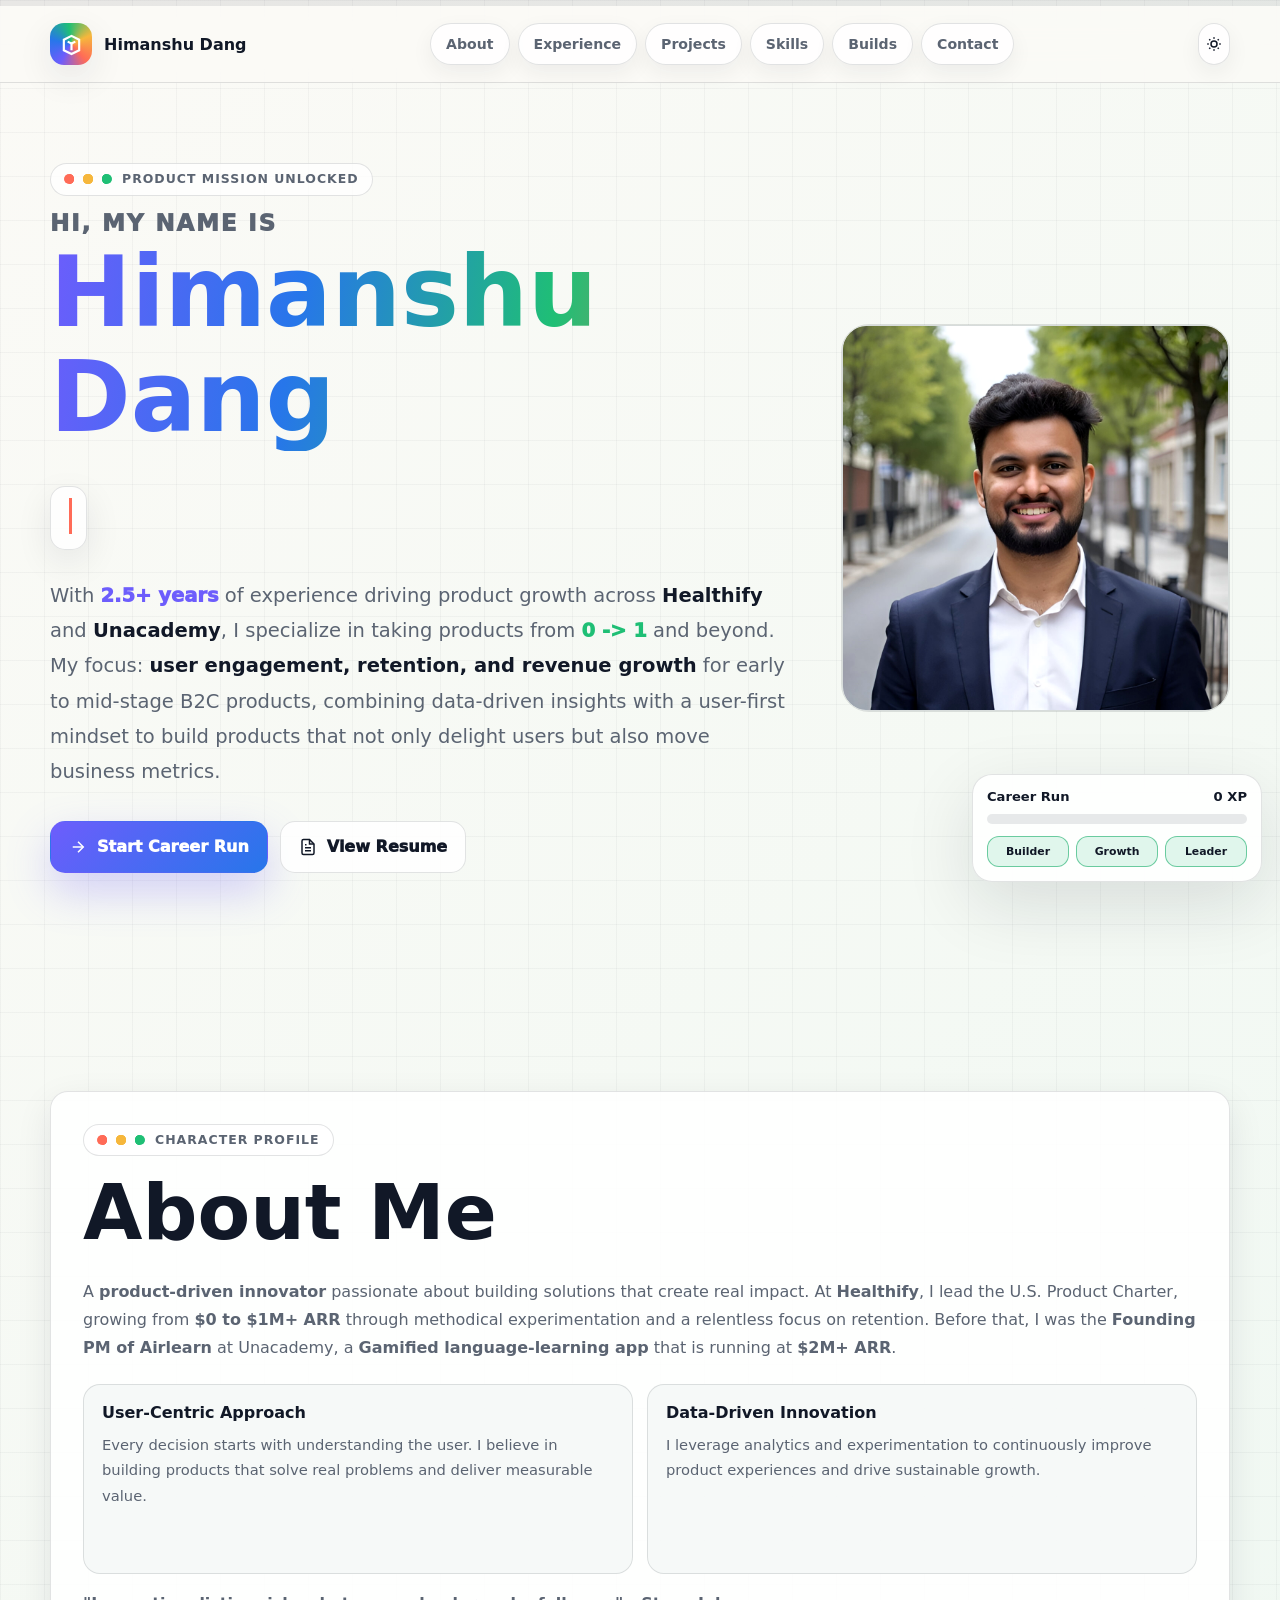
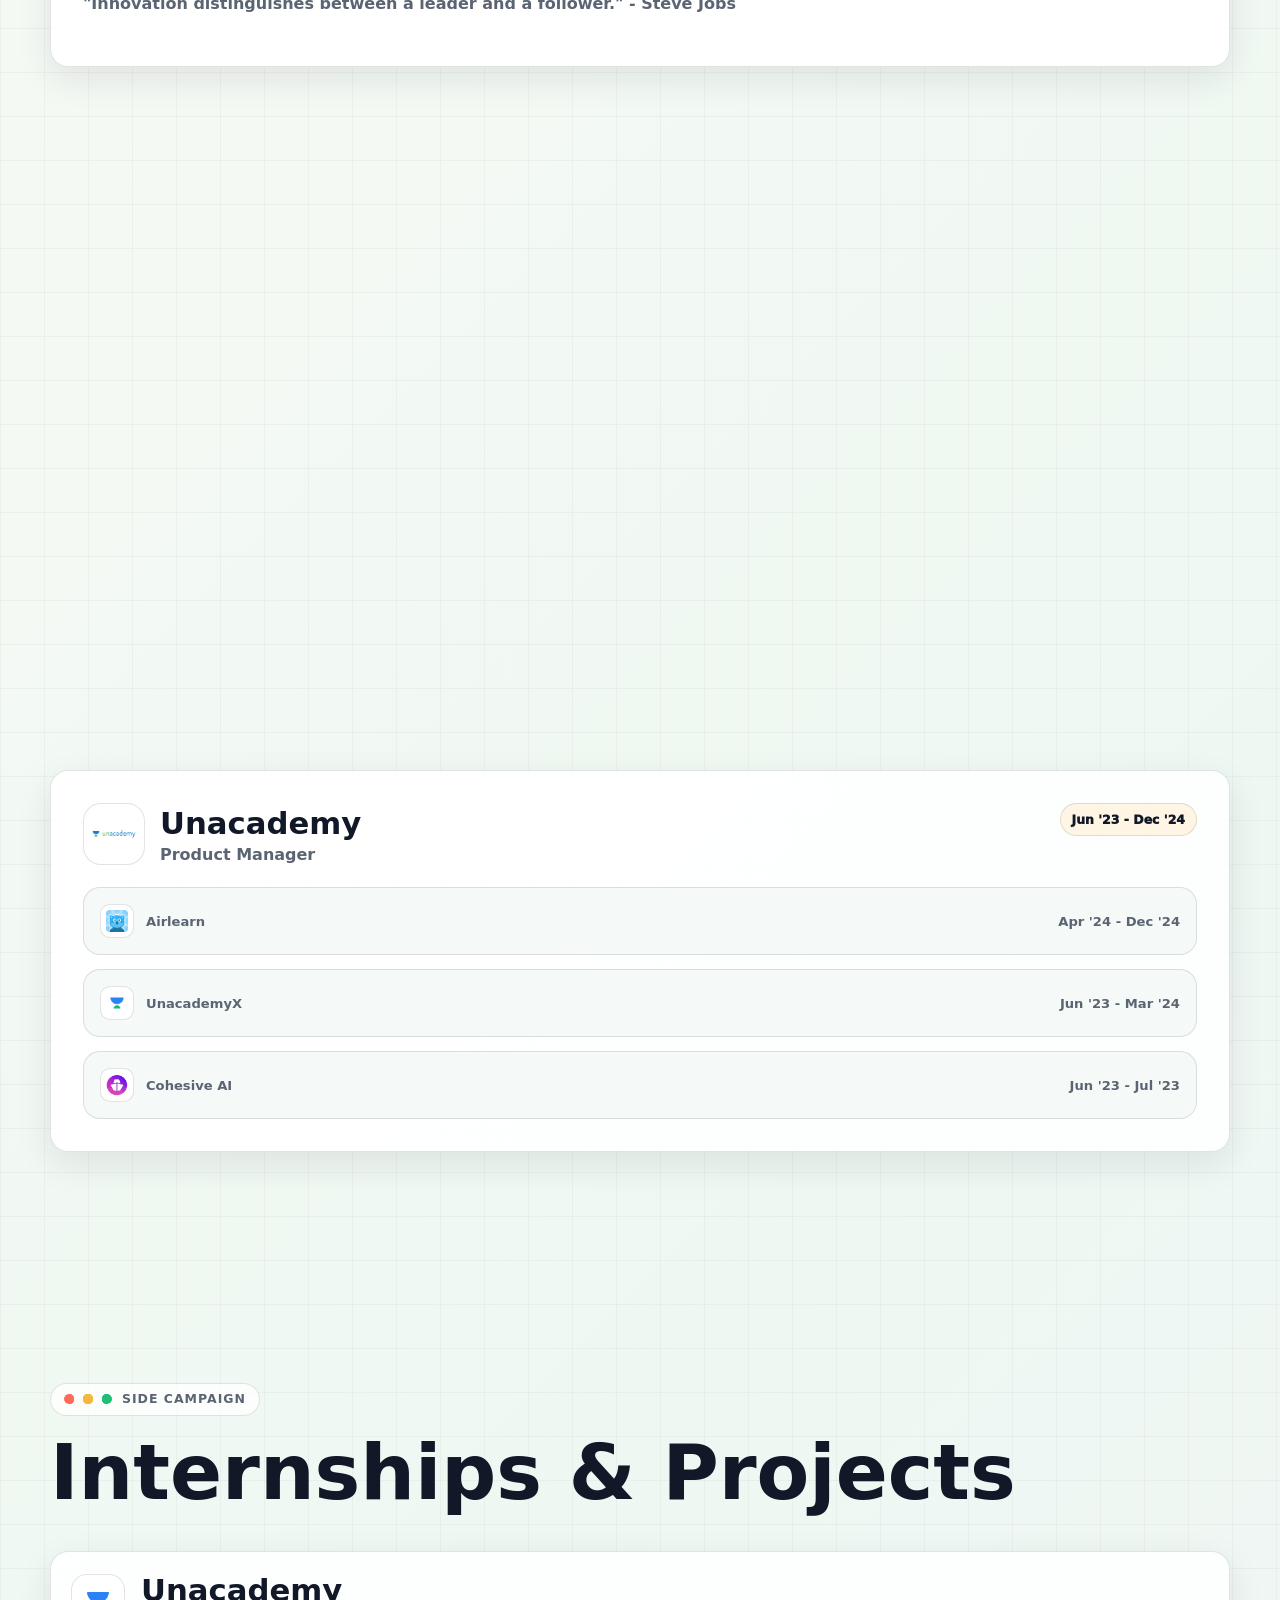
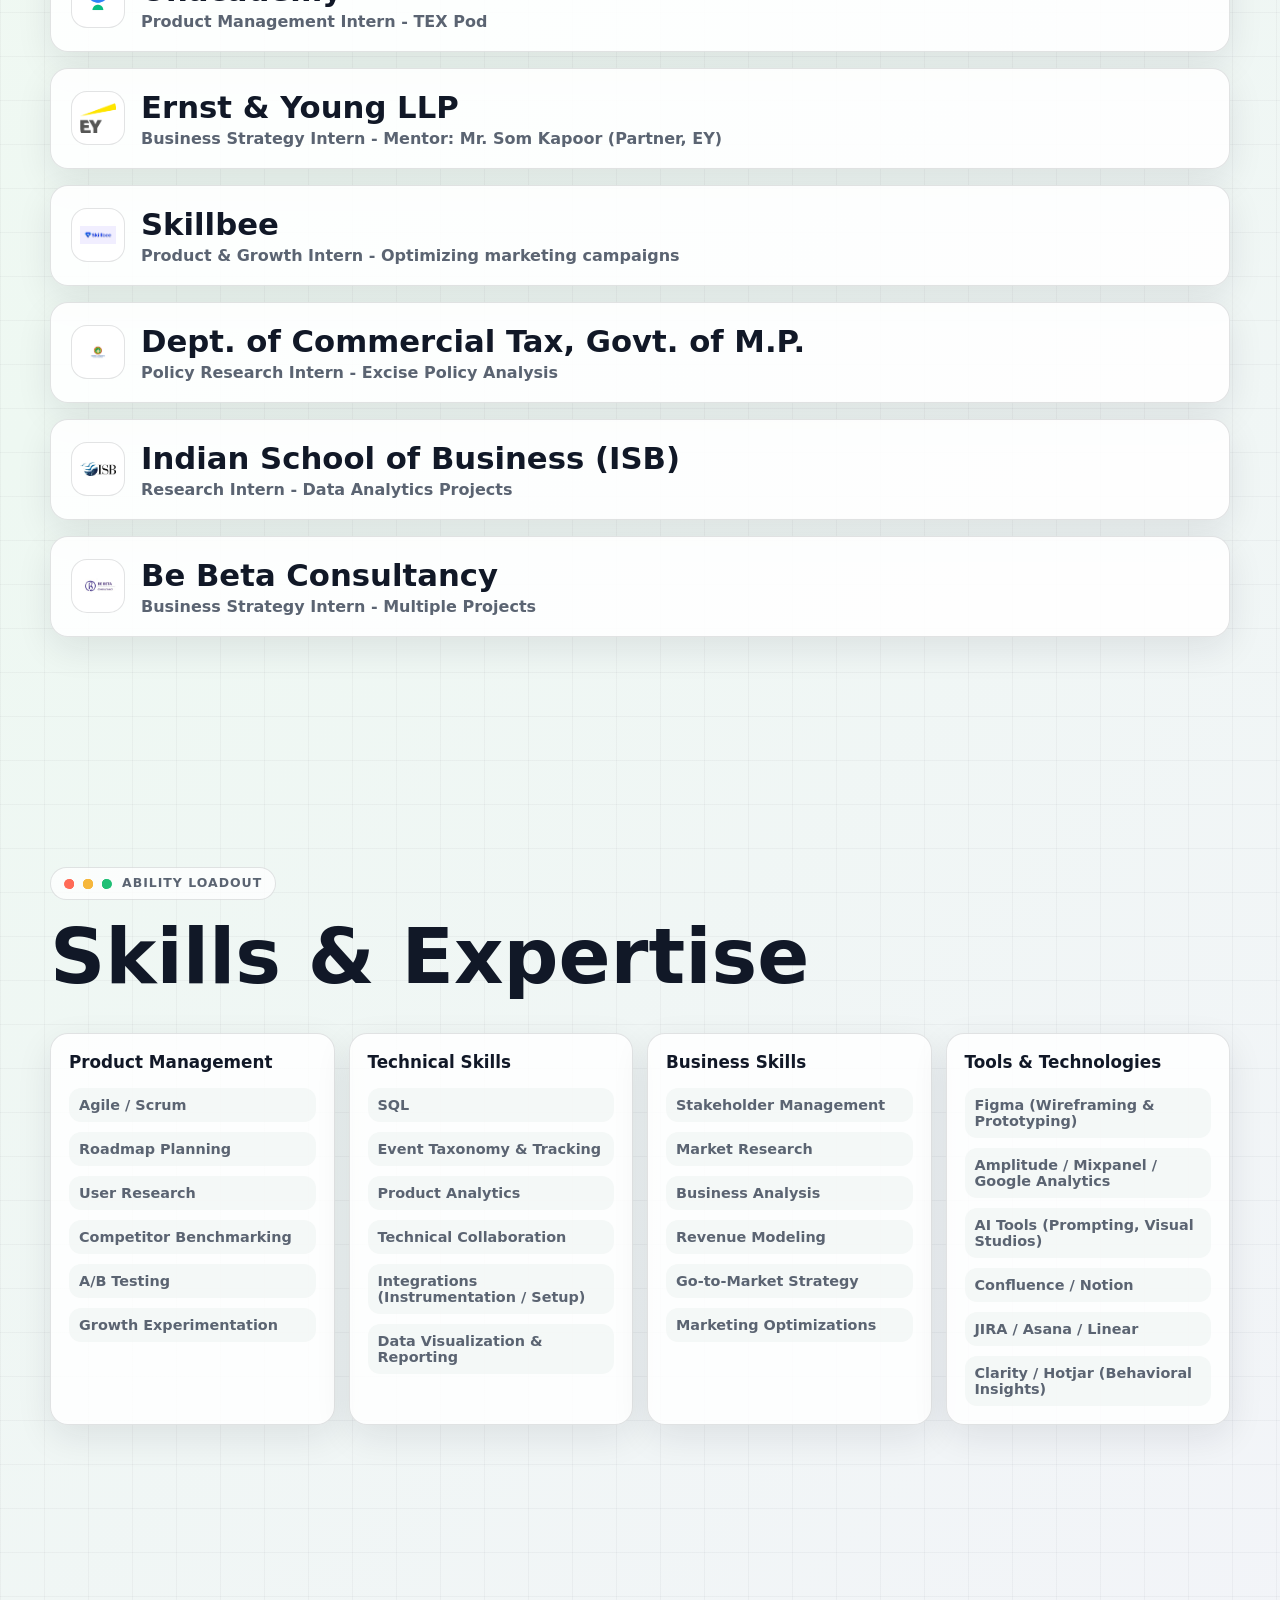
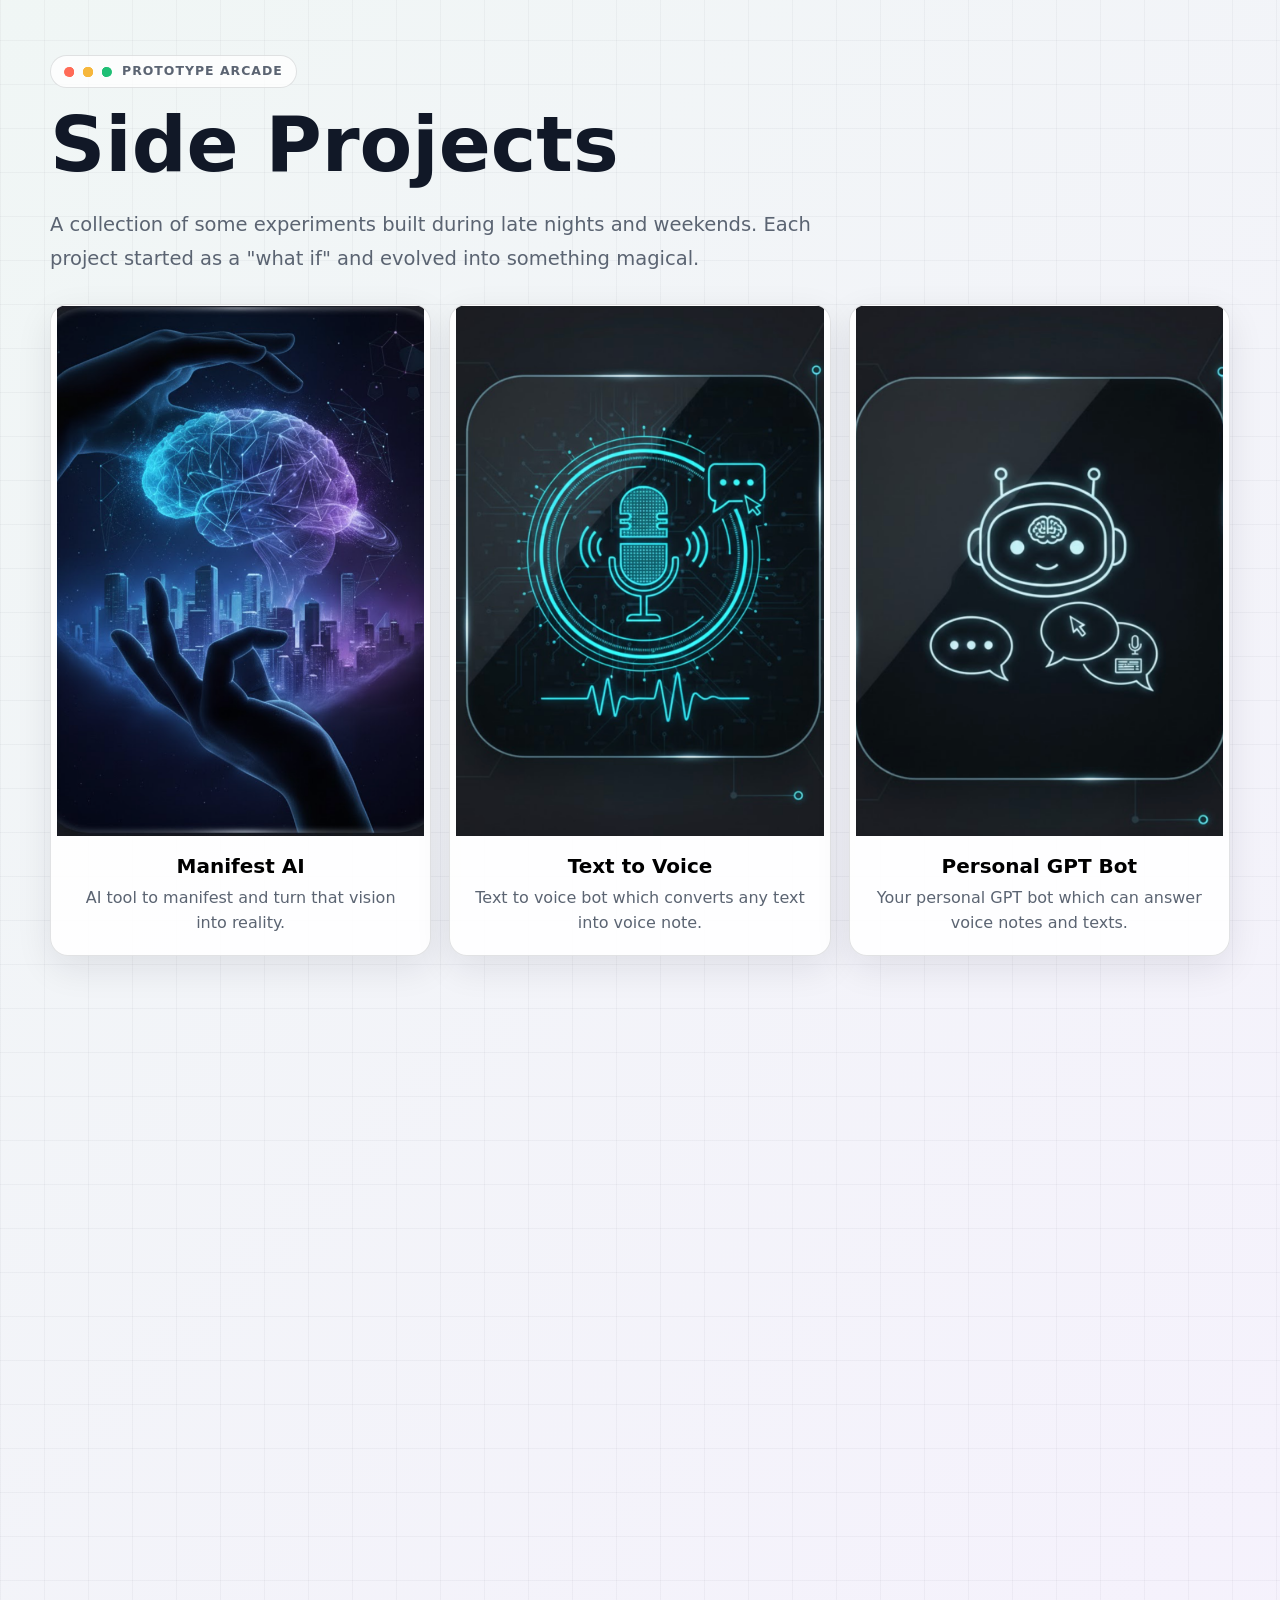
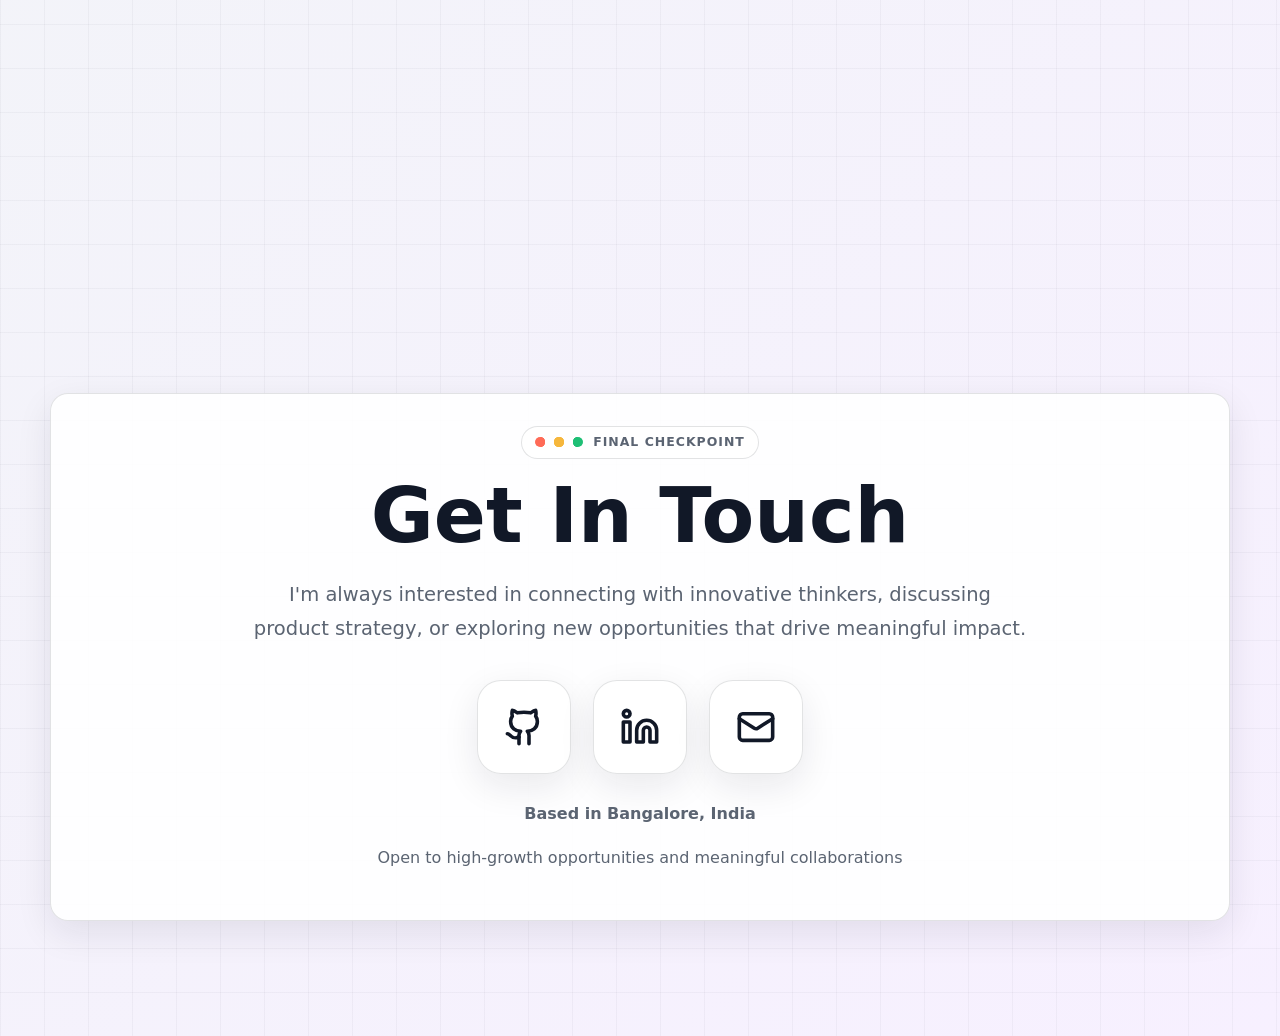
==== commit fbdec9ec: "Make light mode default" ====
--- a/index.html
+++ b/index.html
@@ -8,7 +8,7 @@
   <link rel="icon" type="image/png" sizes="32x32" href="./assets/favicon-32.png" />
   <link rel="apple-touch-icon" sizes="180x180" href="./assets/apple-touch-icon.png" />
   <meta name="theme-color" content="#061725" />
-  <script>try{if(localStorage.getItem("portfolio-theme-v2")!=="light")document.documentElement.classList.add("dark")}catch(e){document.documentElement.classList.add("dark")}</script>
+  <script>try{if(localStorage.getItem("portfolio-theme-v2")==="dark")document.documentElement.classList.add("dark")}catch(e){}</script>
   <link rel="stylesheet" href="./shared.css" />
 </head>
 <body>
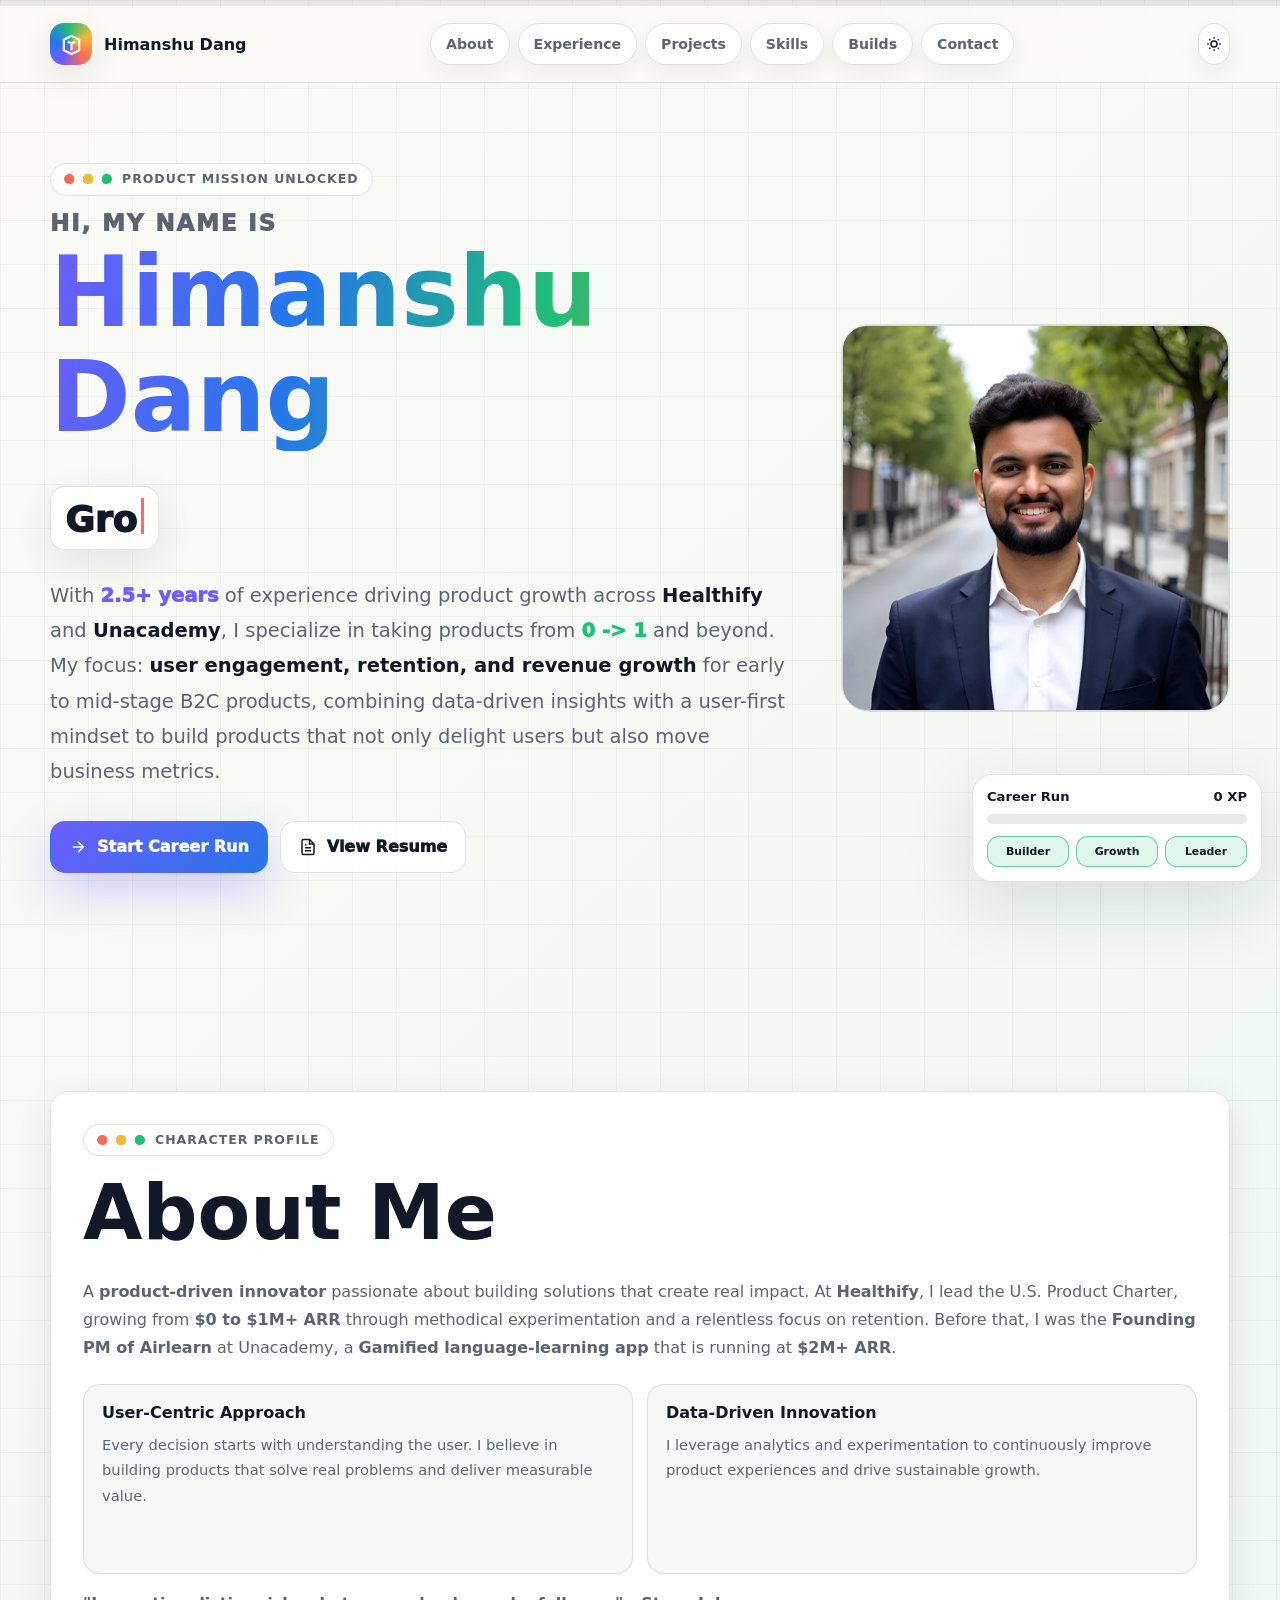
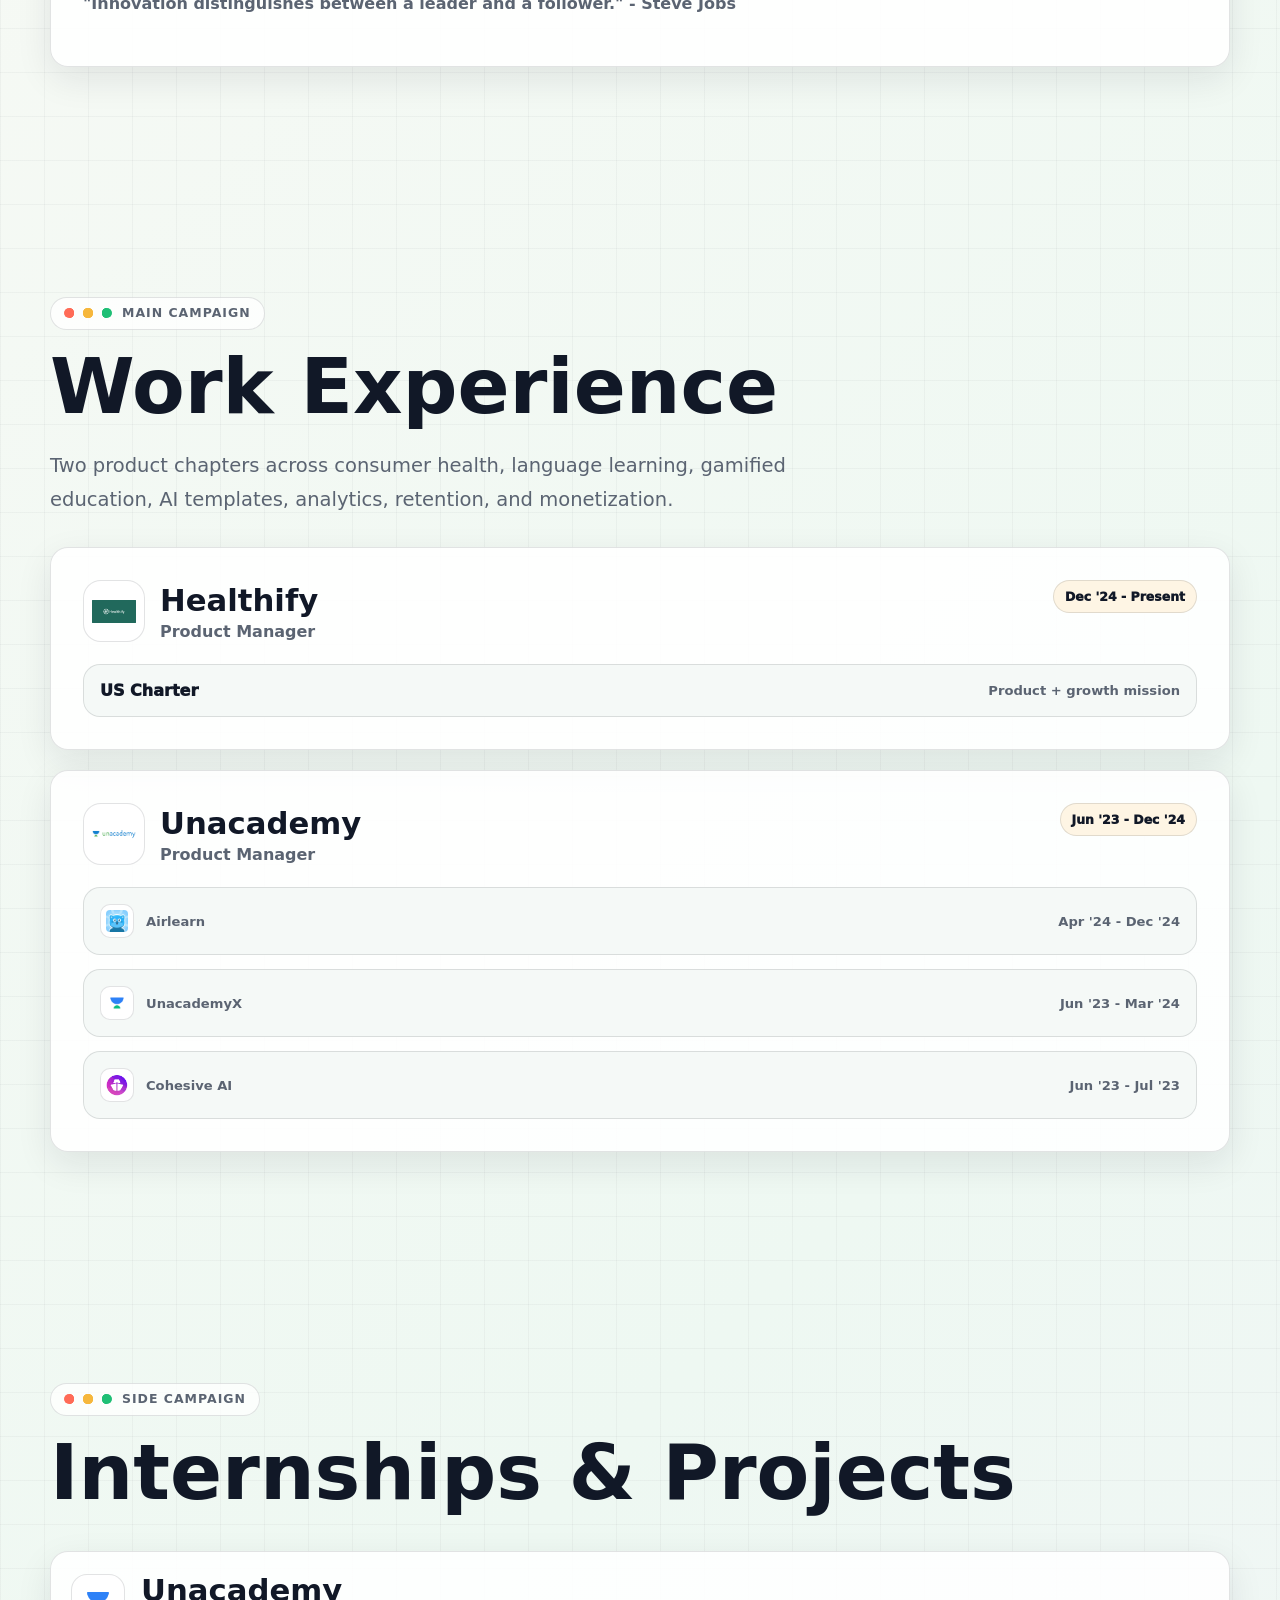
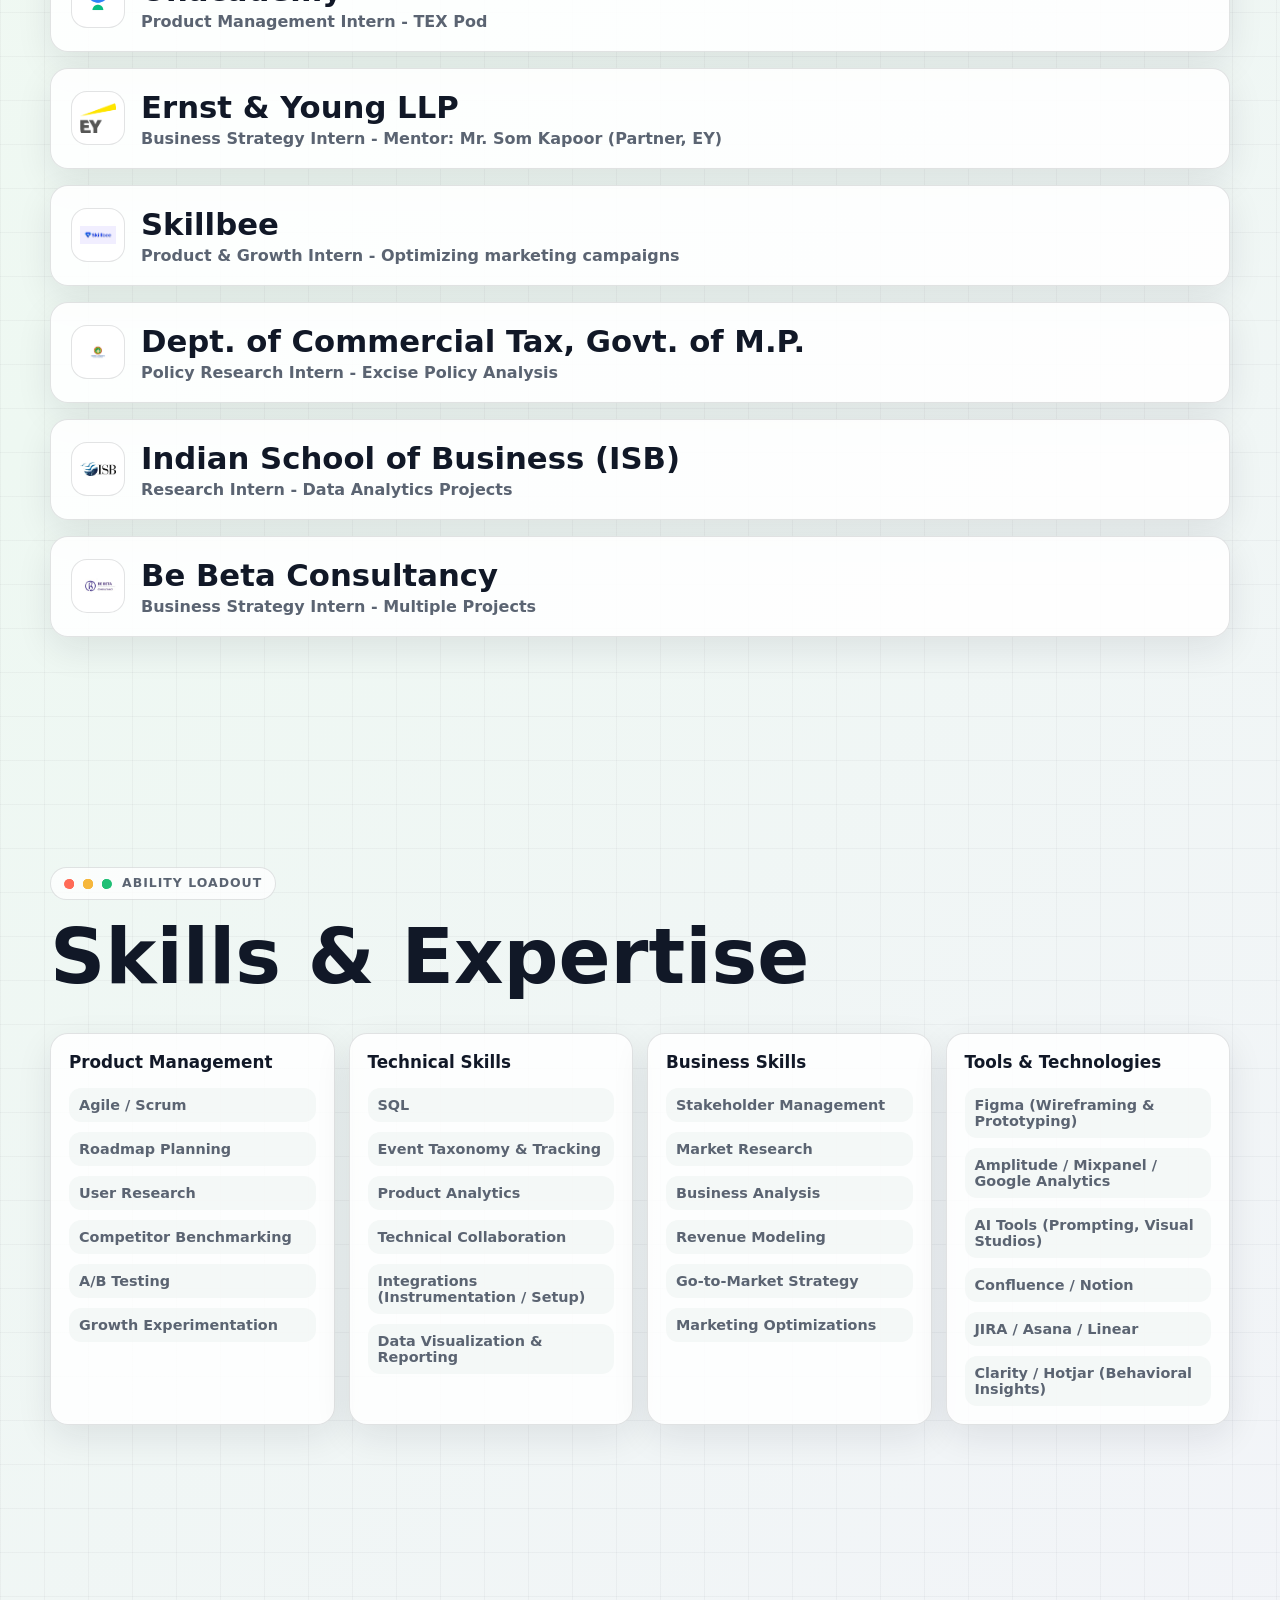
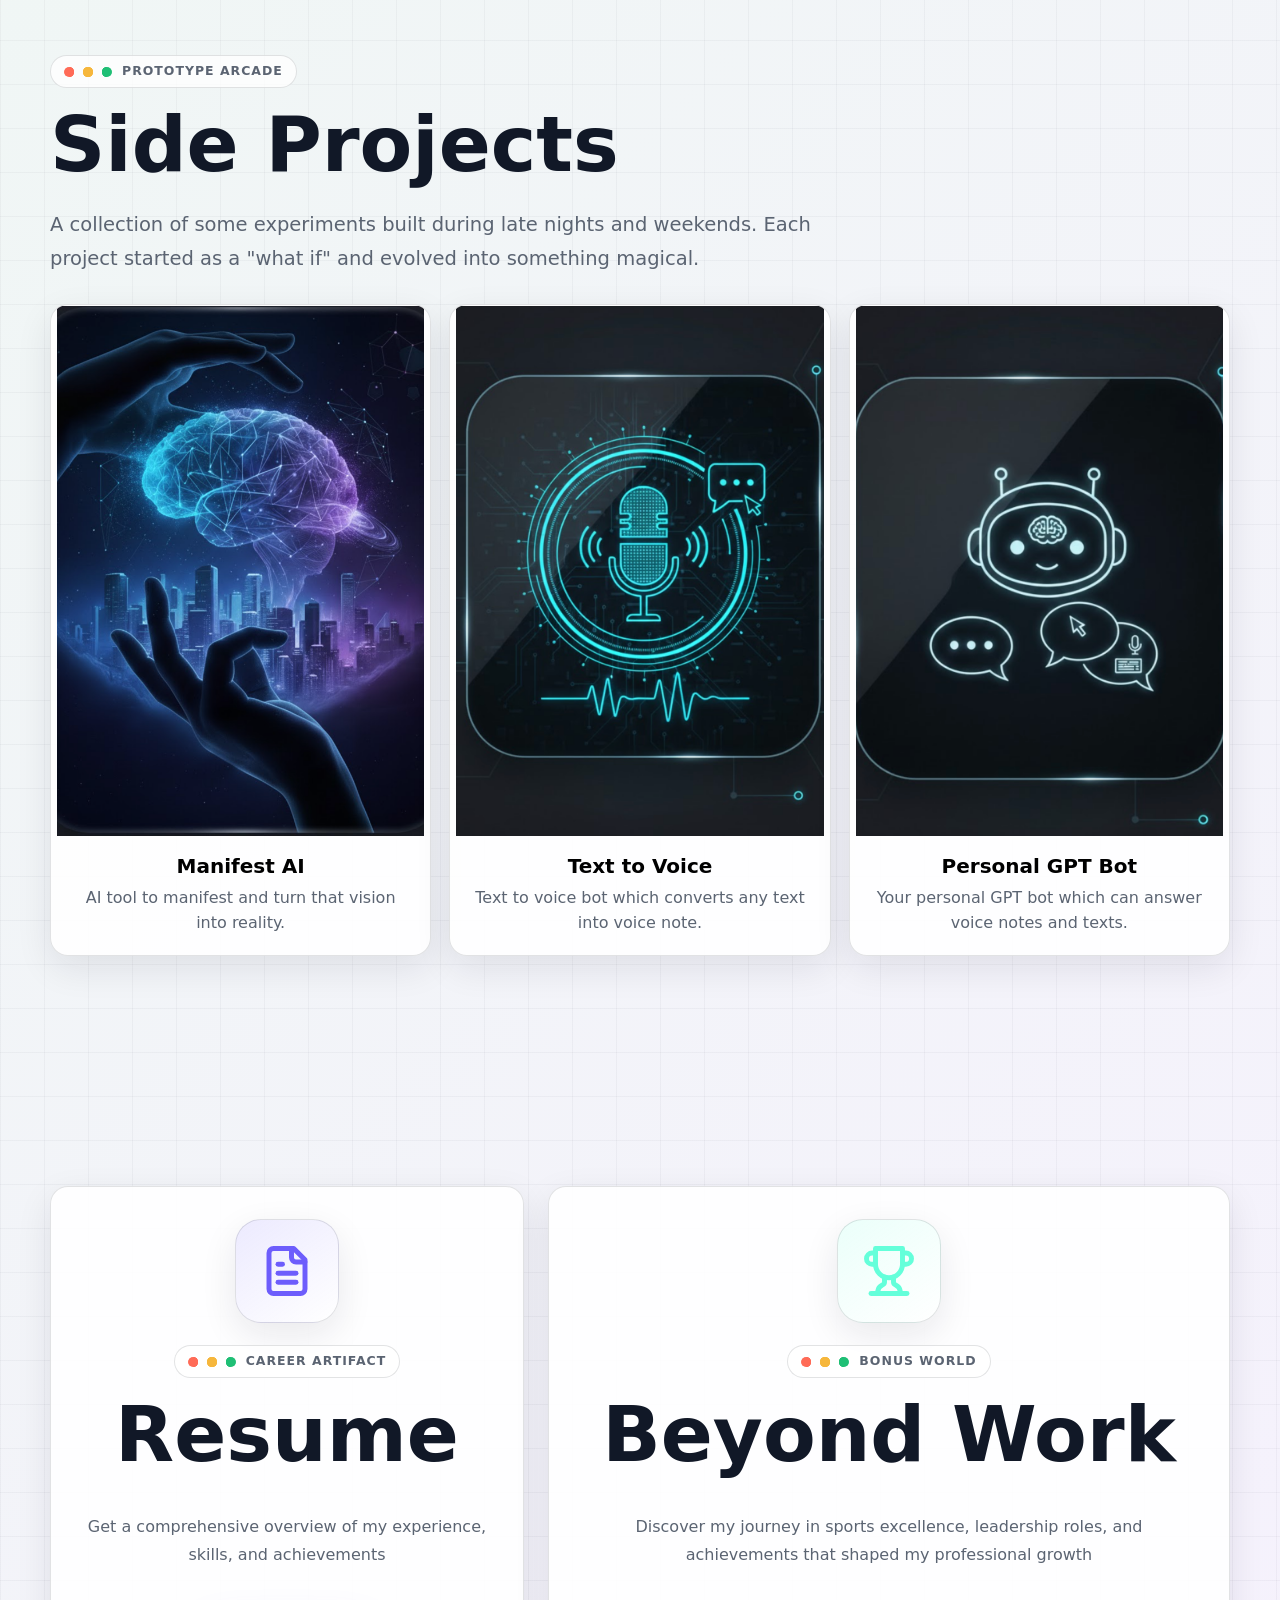
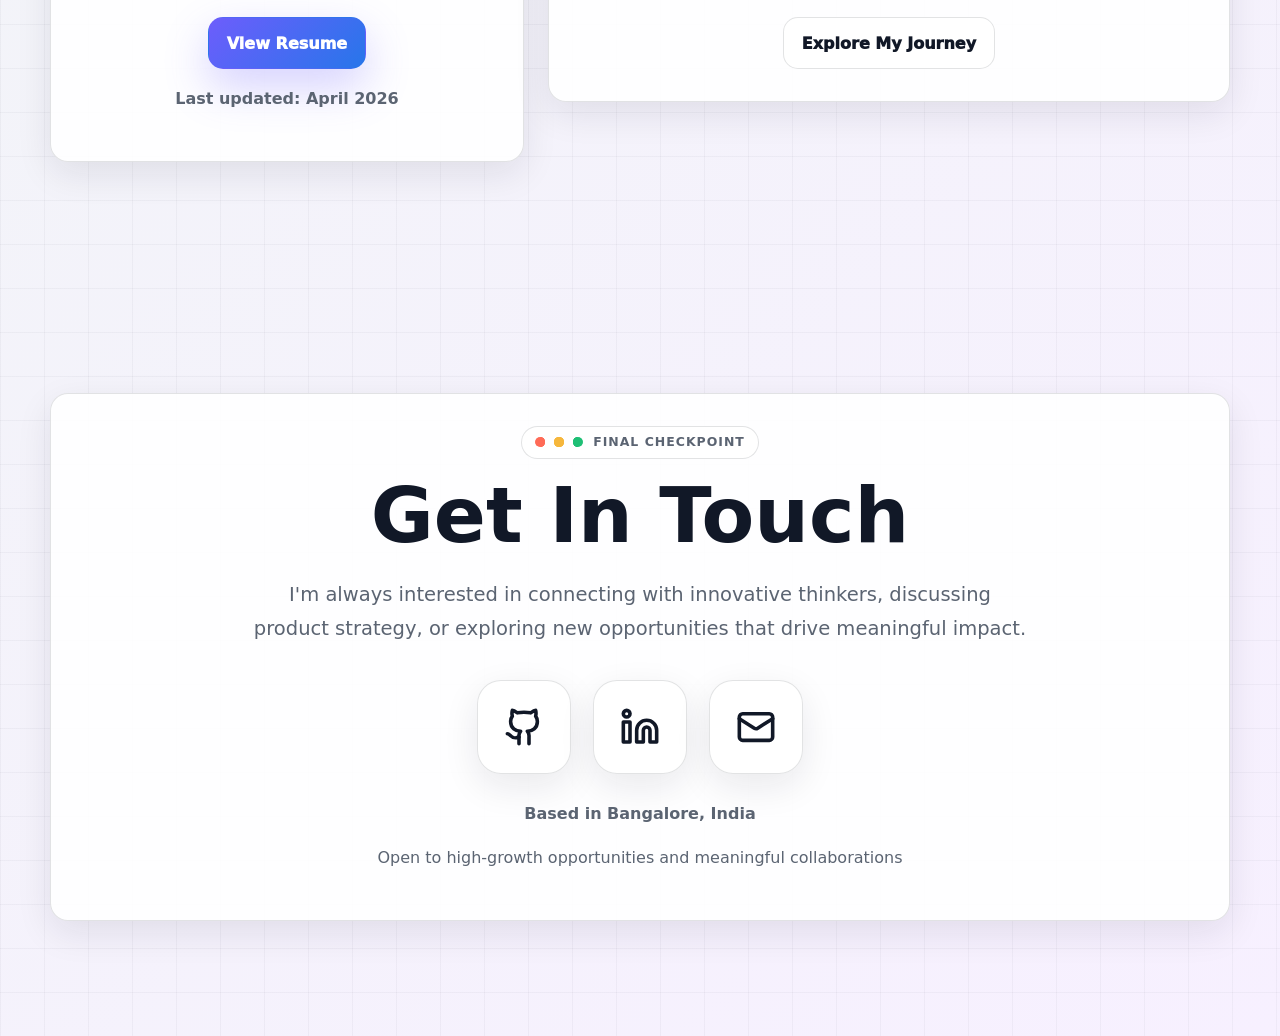
==== commit 2da30e93: "Align theme metadata with light default" ====
--- a/index.html
+++ b/index.html
@@ -7,8 +7,8 @@
   <meta name="description" content="Product Manager with 2.5+ years of experience at Healthify and Unacademy. Specializing in 0 to 1 products, engagement, retention, and revenue growth." />
   <link rel="icon" type="image/png" sizes="32x32" href="./assets/favicon-32.png" />
   <link rel="apple-touch-icon" sizes="180x180" href="./assets/apple-touch-icon.png" />
-  <meta name="theme-color" content="#061725" />
-  <script>try{if(localStorage.getItem("portfolio-theme-v2")==="dark")document.documentElement.classList.add("dark")}catch(e){}</script>
+  <meta name="theme-color" content="#fbfaf6" />
+  <script>try{if(localStorage.getItem("portfolio-theme-v2")==="dark"){document.documentElement.classList.add("dark");var m=document.querySelector('meta[name="theme-color"]');if(m)m.setAttribute("content","#061725")}}catch(e){}</script>
   <link rel="stylesheet" href="./shared.css" />
 </head>
 <body>
